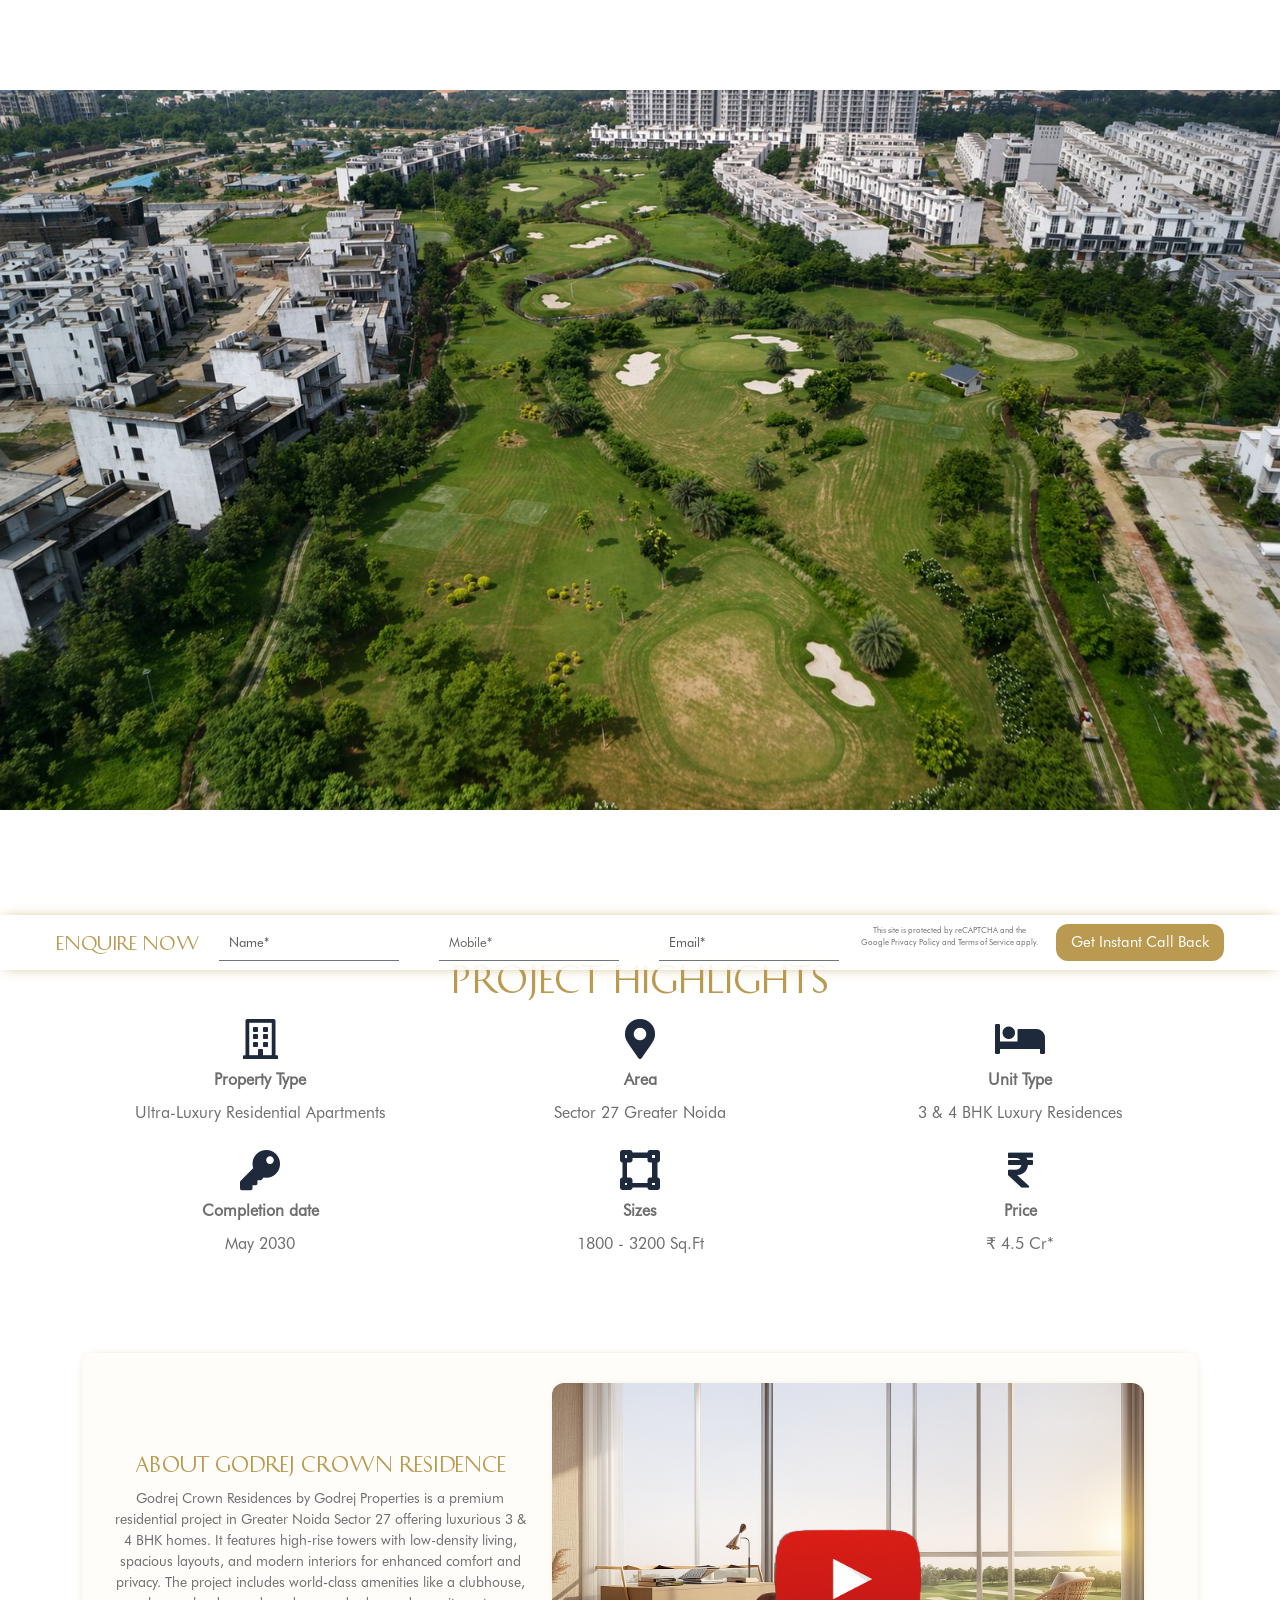
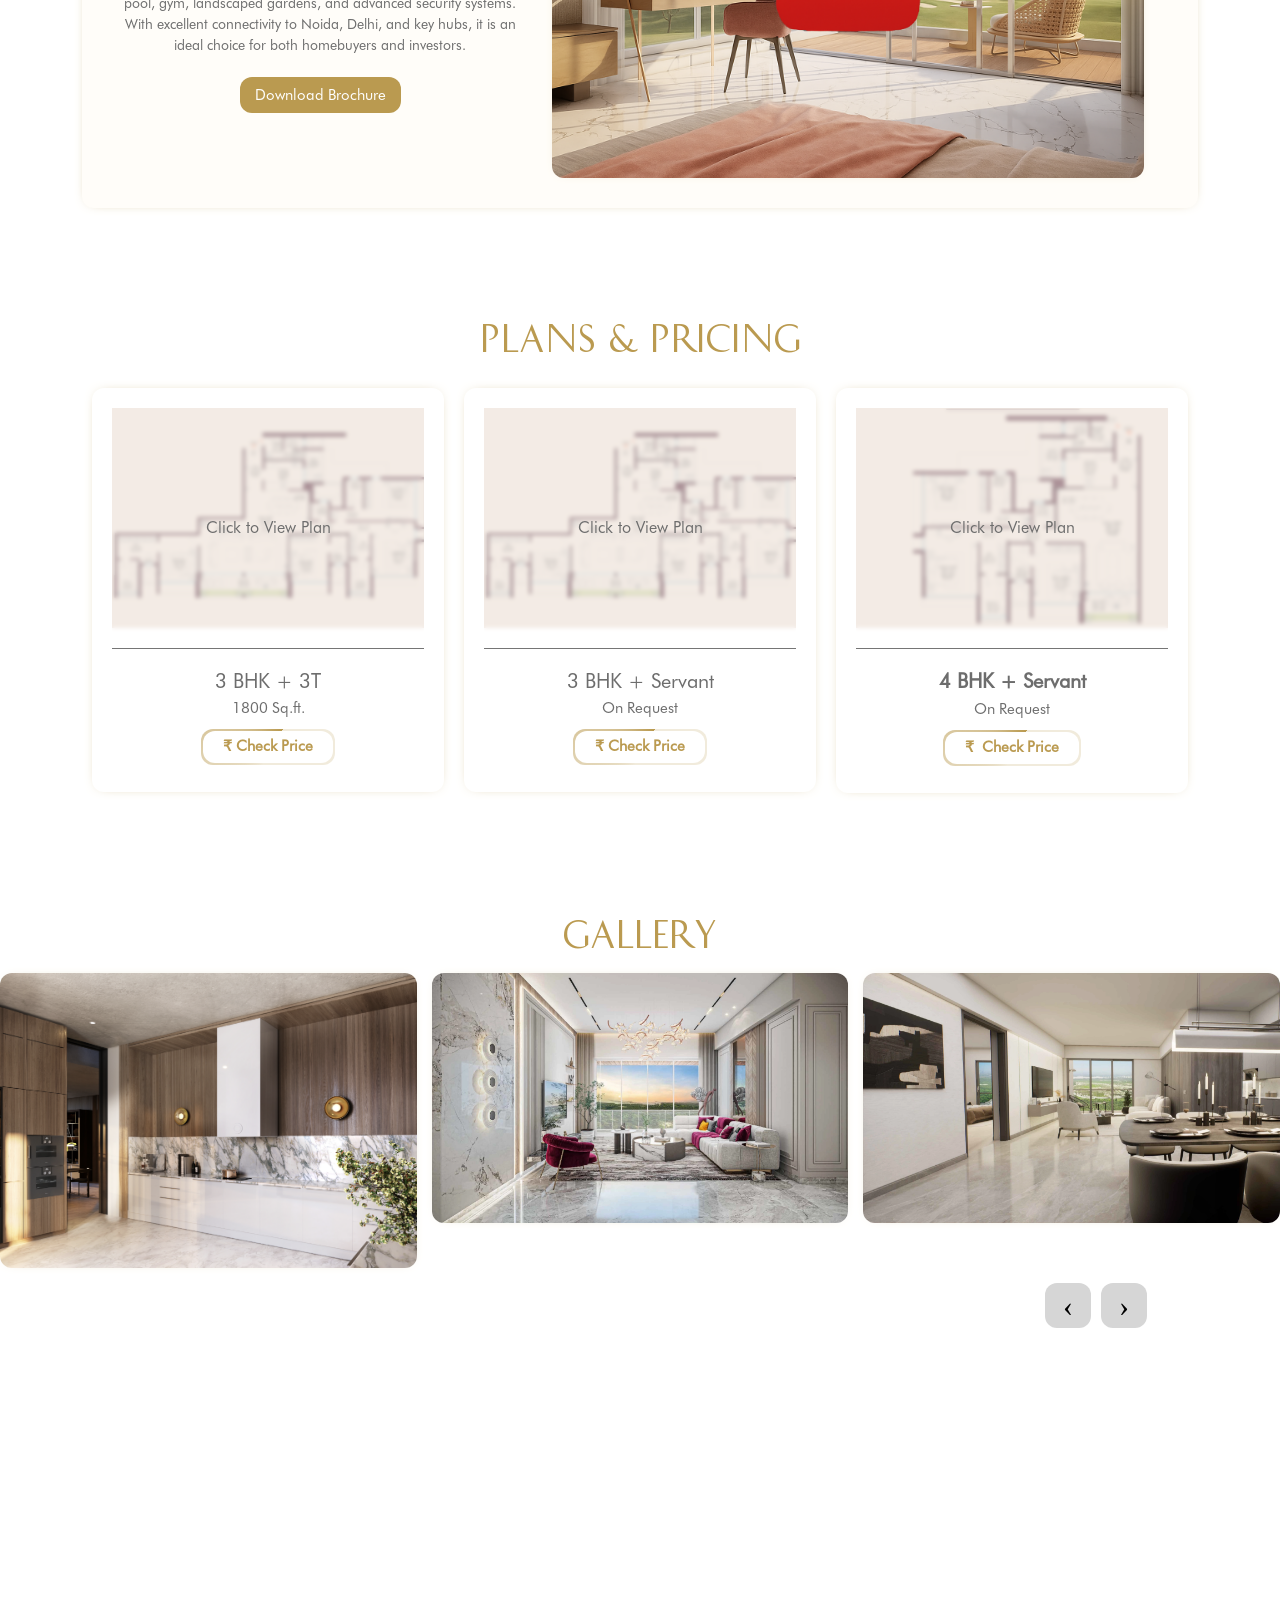
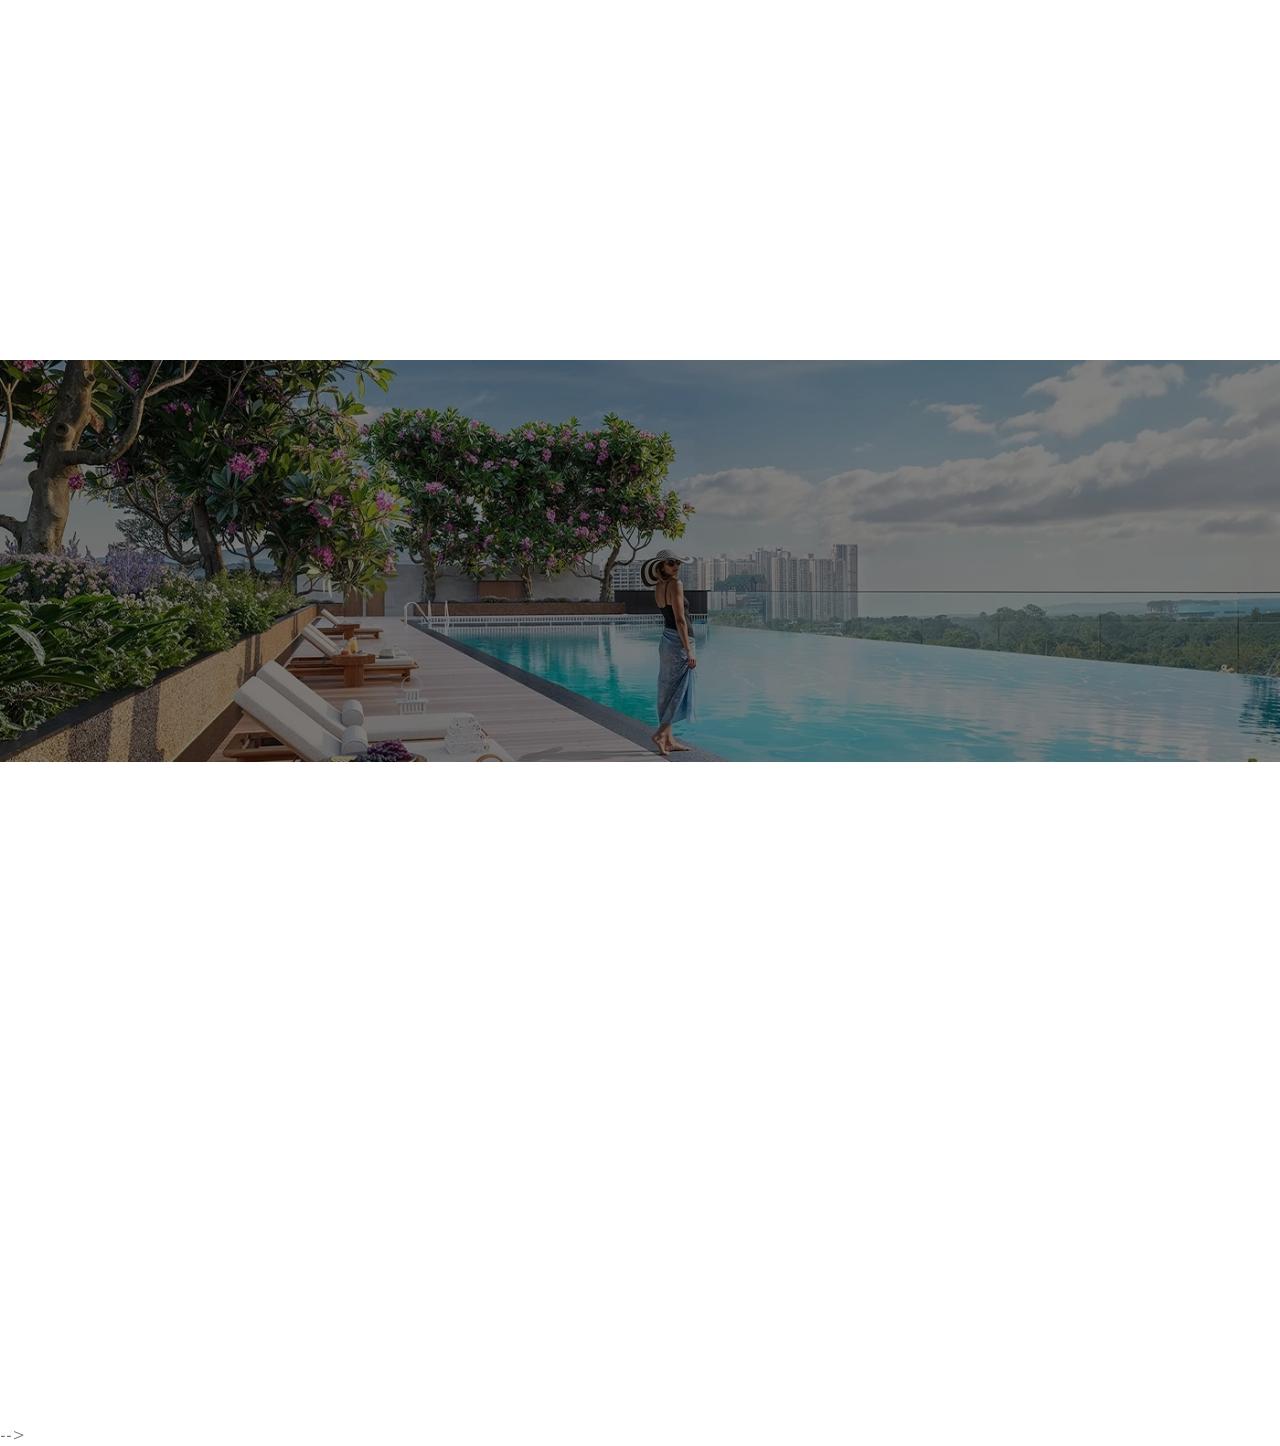
==== index.html @ 88a0d63e "first commit" ====
<!DOCTYPE html>



<html lang="en">



  <head>



    <meta charset="UTF-8">



    <title>Godrej Crown Residences at Godrej Golf Links | Crown Residences Greater Noida </title>



    <meta name="viewport" content="width=device-width, initial-scale=1" />



    <meta name="description" content="New Launch Project at Sector 5A,   Greater Noida - 3 high-rise towers offering lavish 4 BHK+ homes with premium finishes, panoramic views, and 45+ luxury amenities.">



    <meta name="keywords" content="Godrej Crown Residences,   Greater Noida, Godrej Crown Residences,   Greater Noida, Godrej new launch Sector 5A,   Greater Noida, Godrej one Sector 5A,   Greater Noida, Godrej Crown Residences,   Greater Noida project">



    <!-- Stylesheets -->



    <link rel="stylesheet" href="assets/css/docs.theme.min.css" media="print" onload="this.media='all'" />



    <noscript><link rel="stylesheet" href="assets/css/docs.theme.min.css"></noscript>



	  <link href="https://cdnjs.cloudflare.com/ajax/libs/font-awesome/5.15.1/css/all.min.css" rel="stylesheet" type="text/css" />



    <!-- Owl Stylesheets -->



    <link



      rel="stylesheet"



      href="assets/owlcarousel/owl.carousel.min.css"



       media="print" onload="this.media='all'"



    />



    <link



      rel="stylesheet"



      href="assets/owlcarousel/owl.theme.default.min.css"



       media="print" onload="this.media='all'"



    />



    <!-- Fonts -->



    <link rel="preconnect" href="https://fonts.googleapis.com">



    <link rel="preconnect" href="https://fonts.gstatic.com" crossorigin>



    <link rel="preload" href="https://fonts.googleapis.com/css2?family=Nanum+Myeongjo:wght@400;700;800&display=swap">



    <!-- Bootstrap -->



    <link href="https://cdn.jsdelivr.net/npm/bootstrap@5.1.3/dist/css/bootstrap.min.css" rel="stylesheet" crossorigin="anonymous" media="print" onload="this.media='all'" />



    <noscript><link rel="stylesheet" href="https://cdn.jsdelivr.net/npm/bootstrap@5.1.3/dist/css/bootstrap.min.css"></noscript>



    <link



      rel="stylesheet"



      href="https://cdn.jsdelivr.net/npm/intl-tel-input@24.3.4/build/css/intlTelInput.css"



    />



    <link rel="stylesheet" href="https://code.jquery.com/ui/1.13.1/themes/base/jquery-ui.css">



    <link rel="stylesheet" href="css/slide-to-submit.css" />



    <link rel="stylesheet" href="css/main.css" />



<link rel="shortcut icon" href="./img/favicon.png">



<script src="https://code.jquery.com/jquery-3.7.1.min.js"></script>



<script src="https://www.google.com/recaptcha/api.js" async defer></script>



    <script src="https://code.jquery.com/ui/1.13.1/jquery-ui.min.js" async></script>



    <script src="assets/owlcarousel/owl.carousel.min.js" async></script>



<style>



html,body{



  padding: 0;



  margin: 0;



  color: #6d6d6d;



}



</style>







<!-- Google tag (gtag.js) -->



<script async src="https://www.googletagmanager.com/gtag/js?id=AW-16462054869"></script>



<script>



  window.dataLayer = window.dataLayer || [];



  function gtag(){dataLayer.push(arguments);}



  gtag('js', new Date());



  gtag('config', 'AW-16462054869');



</script>

<script

  src="https://challenges.cloudflare.com/turnstile/v0/api.js?render=explicit"

  defer

></script>



  </head>



  <body class="FuturaBT-Book">



    <header>



         <div class="inner">



        <nav class="navbar navbar-expand-lg bg-body-tertiary">



          <div class="container-fluid">



            <a class="navbar-brand" href="#">



            Godrej Crown Residences



            </a>



            <button



              class="navbar-toggler"



              type="button"



              data-bs-toggle="collapse"



              data-bs-target="#navbarNav"



              aria-controls="navbarNav"



              aria-expanded="false"



              aria-label="Toggle  gation"



            >



              <span class="navbar-toggler-icon">



              </span>



            </button>



            <div class="collapse navbar-collapse" id="navbarNav">



              <ul class="navbar-nav">



                <li class="nav-item">



                  <a



                    class="nav-link active"



                    id="homenav"



                    aria-current="page"



                    href="#"



                    >Home</a



                  >



                </li>



                <li class="nav-item">



                  <a class="nav-link" href="#Highlights">Overview</a>



                </li>



                <li class="nav-item">



                  <a class="nav-link" href="#Configuration">Pricing</a>



                </li>



    <li class="nav-item">



                  <a class="nav-link" href="#Gallery">Gallery</a>



                </li>



                <li class="nav-item">



                  <a class="nav-link" href="#Aminities">Amenities</a>



                </li>



                <li class="nav-item">



                  <a class="nav-link" href="#Location">Connectivity</a>



                </li>



                <li class="nav-item">



                  <a class="nav-link" href="#About">About Developer</a>



                </li>



                <!-- <li class="nav-item">



                        <a class="nav-link disabled" aria-disabled="true">Disabled</a>



                      </li> -->



              </ul>



            </div>



              <div style="display: flex; align-items: center;" class="hidNavmenu">



              <div class="poppins-semibold hideContact phoneEnq poppins-regular" style="font-size: 14px; margin-right: 10px;">



                    <img loading="lazy" alt="Ocean Towers" style="width: 30px" src="./img/callus.gif" alt="">



                    +919741346600



              </div>



              <button



              class="enquireNowBtn formPopTrigger"



              data-formtype="Download Brochure"



            >



              <!-- <img loading="lazy" alt="Godrej City" src="./img/downloadnew.gif" alt=""> -->



              Download Brochure



            </button>



            </div>



            <button



              class="enquireNowBtn formPopTrigger"



              id="popload"



              style="display: none"



              data-formtype="Enquire Now" >



              Enquire Now



            </button>



          </div>



        </nav>



      </div>



    </header>



    <section class="banner active" id="banner">



      <div class="bannerShrink">



	<div class="carousel-item active">



					<img src="img/crown_residence_banner.jpeg" class="d-none d-md-block" style="width: 100%;" alt="Godrej Crown Residences">



					<img src="img/crown_residence_banner.jpeg" class="d-block d-md-none full-screen-img" alt="Godrej Crown Residences">



				</div>







          <!-- <div class="offerImage">



            <img loading="lazy" src="./img/banner.png" alt="">



          </div> -->



        </div>



      </div>



    </section>



    <!-- hello -->



    <section class="Highlights" id="Highlights" data-index="">



      <div class="container">



        <div class="top">



          <div class="sectitle HistoryPro ">Project Highlights</div>







        </div>



      </div>



      <div class="container ">



          <div class="types">



  <ul class="property-list">



    <li>



      <div>



        <i class="far fa-building"></i>



        <strong>Property Type</strong>



        <span>Ultra-Luxury Residential Apartments</span>



      </div>



    </li>



    <li>



      <div>



        <i class="fas fa-map-marker-alt"></i>



        <strong>Area</strong>



        <span>Sector 27 Greater Noida</span>



      </div>



    </li>



    <li>



      <div>



        <i class="fas fa-bed"></i>



        <strong>Unit Type</strong>



        <span>3 & 4 BHK Luxury Residences</span>



      </div>



    </li>



    <li>



      <div>



        <i class="fas fa-key"></i>



        <strong>Completion date</strong>



        <span>May 2030</span>



      </div>



    </li>



    <li>



      <div>



        <i class="fas fa-vector-square"></i>



        <strong>Sizes</strong>



        <span>1800 - 3200 Sq.Ft</span>



      </div>



    </li>



    <li>



      <div>



        <i class="fas fa-rupee-sign"></i>



        <strong>Price</strong>



        <span>₹ 4.5 Cr*</span>



      </div>



    </li>



  </ul>



</div>



      </div>



      <br />



      <br />



      <br />



      <br />



      <div class="container">



        <div class="downloadBrochureOuter altBack">



          <div class="row">



            <div class="col-12 col-md-5">



              <div class="dnTextOuter">



                <div class="dnTextInner" style="



    font-size: 14px;">



    <div class="sectitle HistoryPro  appearText" style="margin-bottom:10px; font-size: 20px;">



     About Godrej Crown Residence



    </div>



    <div class="aboutContent">



    Godrej Crown Residences by Godrej Properties is a premium residential project in Greater Noida Sector 27 offering luxurious 3 & 4 BHK homes.
It features high-rise towers with low-density living, spacious layouts, and modern interiors for enhanced comfort and privacy.
The project includes world-class amenities like a clubhouse, pool, gym, landscaped gardens, and advanced security systems.
With excellent connectivity to Noida, Delhi, and key hubs, it is an ideal choice for both homebuyers and investors. </div>



                 <br>



                  <div class="dnBroBtnOuter">



                    <a href="./brochure.pdf" id="aboutDB" download="  Greater Noida's No. 1 Luxury Developer - Brochure" disabled>



                    <button



                      class="enquireNowBtn formPopTrigger appearText zoomIn "



                      data-formtype="Download Brochure"



                    >



                    <!-- <img loading="lazy" alt="Godrej Crown Residences,   Greater Noida" src="./img/downloadnew.gif" alt=""> -->



                      Download Brochure



                    </button>



                  </a>



                  </div>



                </div>



              </div>



            </div>



            <div class="col-12 col-md-7">



              <div class="dnHeroimageOuter videoTigger appearText zoomIn" id="mainVideo">



               <img loading="lazy" alt="Godrej Crown Residences,   Greater Noida" src="./img/youtube.webp" alt="">



              </div>



            </div>



          </div>



        </div>



      </div>



    </section>



    <style>



      .custom0 .item{



        transition: .2s ease-in;



      }



      .owlactiveclass{



        transform: scale(1.1) !important;



      }



    </style>



    <script>



      $(document).ready(function () {



        var owl = $(".custom0");



        owl.owlCarousel({



          margin: 20,



          nav: true,



          loop: false,



          dots: false,



          responsive: {



            0: {



              loop: true,



              margin: 10,



              center: true,



              startPosition: 0,



              nav: true,



              navElement: "v",



              slideBy: 1,



              // autoWidth: true,



              items: 1.3,



            },



            600: {



              items: 3,



            },



            1000: {



              loop: true,



              center: true,



              dots: false,



              startPosition: 0,



              nav: true,



              navElement: "v",



              slideBy: 1,



              // autoWidth: true,



              items: 4,



            },



            // 1380: {



            //   loop: false,



            //   center: true,



            //   dots: false,



            //   startPosition: 1,



            //   nav: true,



            //   // autoWidth: true,



            //   items: 4.5,



            // },



          },



        });



        owl.on('changed.owl.carousel', function(event) {



          setTimeout(()=>{



// $(event.target).find('.owl-item').css('owlactiveclass');



var currentItem = $(event.target).find('.owl-item.center .item');



    // Remove 'active' class from all items



      $(event.target).find('.owl-item .item').removeClass('owlactiveclass');



      // Add 'active' class to the current item



      currentItem.addClass('owlactiveclass');



          },100)



            })



      });



    </script>



    <section class="Configuration" id="Configuration" data-element="">



      <div class="container">



        <div class="top">



          <div class="sectitle HistoryPro  appearText">Plans & Pricing</div>



        </div>



        <div class="bottom ">



          <div class="bodyContent   ">



            <!-- <div class="owl-carousel custom2 owl-theme appearText"> -->



              <div id="tower2" class="hideConfig showConfig">



              <div class="row">
<div class="item col-12 col-md-4" id="2BHK">



                <div class="fpOuter zoomIn altBack">



                <div class="floorplanImg floorplanbackDrop formPopTrigger"



                data-formtype="View Floor Plan"



                data-configDetails="2 BHK"



                data-redirect="2BHK"



                >



                  <img loading="lazy" alt="Godrej Crown Residences,   Greater Noida" src="img/floorplan/floorplan2.webp" alt="" />



                </div>



                <div class="floorPlanBottom">



                  <div class="congigDetails">



                    <span class="  " style="font-size: 20px"



                      >3 BHK + 3T</span



                    ><br>



                       <font style="font-size: 15px;"> 1800 Sq.ft.</font>



                    <br />



                    <!-- <div class=" configSQ">



                      Indulge in luxury with our expansive 4BHK Golf-Facing residences



                    </div> -->



                    <!-- <br /> -->



                    <span class="poppins-italic" style="font-size: 15px"



                      >



                      <!-- (Carpet Area) -->



                    </span>



                  </div>



                  <div class="AnimatePrice ">



                    <div



                      class="enquireNowBtn formPopTrigger"



                      data-configDetails="4 BHK"



                      data-formtype="Check Price"



                      data-redirect="4BHK"



                    >



                    <b>



                    <span class="starting">Starting&nbsp;</span>



                    <span class="actual_price" data-checkprice="Price Request Initiated"><span style="font-family: monospace">₹</span>&nbsp;Check Price</span>



                  </b>



                    </div>



                  </div>



                </div>



                </div>



              </div>


   <div class="item col-12 col-md-4" id="2BHK">



                <div class="fpOuter zoomIn altBack">



                <div class="floorplanImg floorplanbackDrop formPopTrigger"



                data-formtype="View Floor Plan"



                data-configDetails="2 BHK"



                data-redirect="2BHK"



                >



                  <img loading="lazy" alt="Godrej Crown Residences,   Greater Noida" src="img/floorplan/floorplan2.webp" alt="" />



                </div>



                <div class="floorPlanBottom">



                  <div class="congigDetails">



                    <span class="  " style="font-size: 20px"



                      >3 BHK + Servant</span



                    ><br>



                       <font style="font-size: 15px;"> On Request</font>



                    <br />



                    <!-- <div class=" configSQ">



                      Indulge in luxury with our expansive 4BHK Golf-Facing residences



                    </div> -->



                    <!-- <br /> -->



                    <span class="poppins-italic" style="font-size: 15px"



                      >



                      <!-- (Carpet Area) -->



                    </span>



                  </div>



                  <div class="AnimatePrice ">



                    <div



                      class="enquireNowBtn formPopTrigger"



                      data-configDetails="4 BHK"



                      data-formtype="Check Price"



                      data-redirect="4BHK"



                    >



                    <b>



                    <span class="starting">Starting&nbsp;</span>



                    <span class="actual_price" data-checkprice="Price Request Initiated"><span style="font-family: monospace">₹</span>&nbsp;Check Price</span>



                  </b>



                    </div>



                  </div>



                </div>



                </div>



              </div>



              <div class="item col-12 col-md-4" id="3BHK">



                <div class="fpOuter zoomIn altBack">



                  <!-- <div class="bestSellerOuter">Best Seller</div> -->



                <div class="floorplanImg floorplanbackDrop formPopTrigger"



                data-formtype="View Floor Plan"



                data-configDetails="3 BHK"



                data-redirect="3BHK"



                >



                  <img loading="lazy" alt="Godrej Crown Residences,   Greater Noida" src="img/floorplan/floorplan1.webp" alt="" />



                </div>



                <div class="floorPlanBottom">



                  <div class="congigDetails">



                    <span class=" " style="font-size: 20px;"



                      >



                      <b>4 BHK + Servant</b><br>



                       <font style="font-size: 15px;">On Request</font>



                      </span



                    >



                    <br />



                    <!-- <div class="configSQ">



                     Experience Golf-Facing view in our spacious 3BHK homes



                    </div> -->



                    <!-- <br /> -->



                    <span class="poppins-italic" style="font-size: 15px"



                      >



                      <!-- (Carpet Area) -->



                    </span>



                  </div>



                  <div class="AnimatePrice">



                    <div



                      class="enquireNowBtn formPopTrigger"



                      data-formtype="Check Price"



                      data-configDetails="3 BHK"



                      data-redirect="3BHK"



                    >



                      <b>



                        <span class="starting">Starting&nbsp;</span>



                        <span class="actual_price" data-checkprice="Price Request Initiated"><span style="font-family: monospace">₹</span>&nbsp; Check Price</span>



                      </b>



                    </div>



                  </div>



                </div>



                </div>



              </div>



              </div>



            </div>



            </div>



            <!-- </div> -->



          </div>



        </div>



      </div>



    </section>



    <script>



      $(document).ready(function () {



        var owl = $(".custom2");



        owl.owlCarousel({



          margin: 10,



          nav: true,



          loop: true,



          startPosition: 0,



          navElement: "v",



          center: true,



          dots: false,



          responsive: {



            0: {



              margin: 25,



              loop: false,



              center: false,



              dots: false,



              startPosition: 0,



              nav: true,



              navElement: "v",



              slideBy: 1,



              // autoWidth: true,



              items: 3,



            },



            600: {



              margin: 25,



              loop: false,



              center: false,



              dots: false,



              startPosition: 0,



              nav: true,



              navElement: "v",



              slideBy: 1,



              // autoWidth: true,



              items: 3,



            },



            1000: {



              margin: 25,



              loop: false,



              center: false,



              dots: false,



              startPosition: 0,



              nav: true,



              navElement: "v",



              slideBy: 1,



              // autoWidth: true,



              items: 3,



            },



            // 1380: {



            //   margin: 25,



            //   loop: false,



            //   center: true,



            //   dots: false,



            //   startPosition: 1,



            //   nav: true,



            //   // autoWidth: true,



            //   items: 4.5,



            // },



          },



        });



      });



    </script>



 <section class="Gallery" id="Gallery" data-index="">



      <div class="container">



        <div class="top">



          <div class="sectitle HistoryPro  appearText">Gallery</div>



          <!-- <div class="secsubtitle    appearText">



            This is Subtitle of project highlights



          </div> -->



        </div>



      </div>



      <div class="bodyContent nanum-myeongjo-regular  ">



        <div class="owl-carousel custom1 owl-theme appearText">



          <div class="item zoomImg zoomIn">



            <img loading="lazy" alt="Godrej Crown Residences,   Greater Noida" src="./img/gallery/Gallery 1.webp" />



          </div>



          <div class="item zoomImg zoomIn">



            <img loading="lazy" alt="Godrej Crown Residences,   Greater Noida" src="./img/gallery/Gallery 2.webp" />



          </div>



          <div class="item zoomImg zoomIn">



            <img loading="lazy" alt="Godrej Crown Residences,   Greater Noida" src="./img/gallery/Gallery 3.webp" />



          </div>



          <div class="item zoomImg zoomIn">



            <img loading="lazy" alt="Godrej Crown Residences,   Greater Noida" src="./img/gallery/Gallery 4.webp" />



          </div>



          <div class="item zoomImg zoomIn">



            <img loading="lazy" alt="Godrej Crown Residences,   Greater Noida" src="./img/gallery/Gallery 5.webp" />



          </div>



          <div class="item zoomImg zoomIn">



            <img loading="lazy" alt="Godrej Crown Residences,   Greater Noida" src="./img/gallery/Gallery 6.webp" />



          </div>



          <!-- <div class="item zoomImg zoomIn">



            <img loading="lazy" alt="Godrej Crown Residences,   Greater Noida" src="./img/gallery/gal07.webp" />



          </div> -->



<!--



          <div class="item zoomImg zoomIn">



            <img loading="lazy" alt="Godrej Crown Residences,   Greater Noida" src="./img/gallery/gal08.webp" />



          </div> -->



          <!-- <div class="item zoomImg zoomIn">



            <img loading="lazy" alt="Godrej Crown Residences,   Greater Noida" src="./img/gallery/gal09.webp" />



          </div> -->



          <div class="item zoomImg zoomIn">



            <img loading="lazy" alt="Godrej Crown Residences,   Greater Noida" src="./img/gallery/gal10.webp" />



          </div>



          <!-- <div class="item zoomImg zoomIn">



            <img loading="lazy" alt="Godrej Crown Residences,   Greater Noida" src="./img/gallery/gal11.webp" />



          </div> -->



          <!-- <div class="item zoomImg zoomIn">



            <img loading="lazy" alt="Godrej Crown Residences,   Greater Noida" src="./img/gal05.webp" />



          </div> -->



          <!-- <div class="item zoomImg zoomIn">



            <img loading="lazy" alt="Godrej Crown Residences,   Greater Noida" src="./img/gal06.webp" />



          </div> -->



        </div>



      </div>



    </section>



    <script>



      $(document).ready(function () {



        var owl = $(".custom1");



        owl.owlCarousel({



          margin: 15,



          nav: true,



          loop: true,



          responsive: {



            0: {



              loop: true,



              center: true,



              dots: false,



              startPosition: 1,



              nav: true,



              navElement: "v",



              slideBy: 1,



              // autoWidth: true,



              items: 1.2,



            },



            600: {



              items: 3,



            },



            1000: {



              loop: true,



              center: true,



              dots: false,



              startPosition: 0,



              nav: true,



              navElement: "v",



              slideBy: 1,



              // autoWidth: true,



              items: 3,



            },



            // 1380: {



            //   loop: true,



            //   center: true,



            //   dots: false,



            //   startPosition: 1,



            //   nav: true,



            //   // autoWidth: true,



            //   items: 3,



            // },



          },



        });



      });



    </script>



<!-- <section class="virtual" id="virtual" data-index="">



  <div class="container">



    <div class="top">



      <div class="sectitle HistoryPro  appearText">Virtual 360 Tour</div>



    </div>



    <div class="bodyContent nanum-myeongjo-regular   appearText">



    <iframe src="https://view.pixeldo.com/GodrejHorizon/" title=""></iframe>



    </div>



    </div>



    </section> -->



    <section class="Aminities" id="Aminities" data-element="">



      <div class="container">



        <div class="top">



          <div class="sectitle HistoryPro  appearText">Amenities</div>



          <!-- <div class="secsubtitle    appearText">



            Experience The Good Side Of Life At The Sky Lounge



          </div> -->



        </div>



        <div class="amiOuter">



        <div class="row">



          <div class="col-md-8">



            <div class="displayImage">



              <div class="wideImg appearText" id="amiImg">



                <div class="AmiName">Swimming Pool</div>



                <img loading="lazy" alt="Godrej Crown Residences,   Greater Noida"



                  src="./img/amenities/swimmingpool.webp"



                  class="swap-not-active"



                  style="z-index: 1"



                  alt=""



                />



                <img loading="lazy" alt="Godrej Crown Residences,   Greater Noida"



                  src="./img/amenities/swimmingpool.webp"



                  class="swap-active"



                  style="z-index: 2"



                  alt=""



                />



              </div>



            </div>



          </div>



          <div class="col-md-4">



            <div class="row" id="amiBtn">



              <div class="col-5 col-md-6 appearText">



                <div class="imgBtn zoomIn">



                  <img loading="lazy" alt="Godrej Crown Residences,   Greater Noida" src="./img/amenities/spa.webp" alt="" />



                </div>



                <div class="imgtext">Luxury Spa & Sauna</div>



              </div>



              <div class="col-7 col-md-6 appearText">



                <div class="imgBtn zoomIn">



                  <img loading="lazy" alt="Godrej Crown Residences,   Greater Noida" src="./img/amenities/yoga.webp" alt="" />



                </div>



                <div class="imgtext">Yoga & Meditation Zone</div>



              </div>



              <div class="w-100"></div>



              <!-- <div class="col-7 col-md-6  appearText">



                <div class="imgBtn zoomIn">



                  <img loading="lazy" alt="Godrej Crown Residences,   Greater Noida" src="./img/amenities/view_1.jpg" alt="" />



                </div>



                <div class="imgtext">Kharghar Hills</div>



              </div> -->



              <div class="col-5 col-md-6 appearText">



                <div class="imgBtn zoomIn">



                  <img loading="lazy" alt="Godrej Crown Residences,   Greater Noida" src="./img/amenities/swimmingpool.webp" alt="" />



                </div>



                <div class="imgtext">Reflecting Pools</div>



              </div>



              <!-- <div class="w-100"></div> -->



              <!-- <div class="col-5 col-md-6  appearText">



                <div class="imgBtn zoomIn">



                  <img loading="lazy" alt="Godrej Crown Residences,   Greater Noida" src="./img/amenities/view_4.jpg" alt="" />



                </div>



                <div class="imgtext">Waterfall View</div>



              </div> -->



              <div class="col-7 col-md-6 appearText">



                <div class="imgBtn zoomIn">



                  <img loading="lazy" alt="Godrej Crown Residences,   Greater Noida" src="./img/amenities/Gymnasium.webp" alt="" />



                </div>



                <div class="imgtext">GYM</div>



              </div>



              <div class="w-100"></div>



              <div class="col-7 col-md-6  appearText">



                <div class="imgBtn zoomIn">



                  <img loading="lazy" alt="Godrej Crown Residences,   Greater Noida" src="./img/amenities/indoorgames.webp" alt="" />



                </div>



                <div class="imgtext" style="margin-bottom: 0px">



                  Indoor Games Arena



                </div>



              </div>



              <div class="col-5 col-md-6  appearText">



                <div class="imgBtn zoomIn">



                  <img loading="lazy" alt="Godrej Crown Residences,   Greater Noida" src="./img/amenities/play_3.jpg" alt="" />



                </div>



                <div class="imgtext" style="margin-bottom: 0px">



                Cricket Ground



                </div>



              </div>



            </div>



          </div>



        </div>



      </div>



      </div>



    </section>



    <section class="Location" id="Location" data-index="">



      <div class="container">



        <div class="top">



          <div class="sectitle HistoryPro  appearText">Connectivity</div>



          <!-- <div class="secsubtitle    appearText">



            This is Subtitle of project Connectivity



          </div> -->



        </div>



        <div class="bodyContent FuturaBT-Book   appearText">



              <div class="outerLoc" >



                <div class="colnew" >



                  <div class="expandConnect" id="connectLoc">



                    <div class="closeExpand">×</div>



                    <div class="locTabsOuter zoomIn">



                      <div class="locIcon">



                        <img loading="lazy" alt="Godrej Crown Residences,   Greater Noida" src="./img/connectivity/education.png" alt="">



                      </div>



                      <div class="locItems   ">



                        <span>Schools</span><span>></span>



                      </div>



                    </div>



                    <div class="conContent" >



                      <div class="conContentInner">



                        <ul>



                        <li>Holy Public School - 2.2 km</li>



                        <li>Ursuline Convent School - 2.4 km</li>



                        <li>Nishi Gurukul School - 2.4 km</li>



                        <li>Greater Noida World School - 3.6 km</li>



                        <li>Brain Tree Global School -4 km </li>



                        <li>Lotus World School - 4.7 km</li>



                        <li>R.M. Arya Public School - 5.8 km</li>



                        


                      </ul>



                      </div>



                    </div>



                  </div>



                </div>



                <div class="colnew" >



                  <div class="expandConnect" id="connectLoc">



                    <div class="closeExpand">×</div>



                    <div class="locTabsOuter zoomIn">



                      <div class="locIcon">



                        <img loading="lazy" alt="Godrej Crown Residences,   Greater Noida" src="./img/connectivity/transit.png" alt="">



                      </div>



                      <div class="locItems   ">



                        <span>Transit</span><span>></span>



                      </div>



                    </div>



                    <div class="conContent" >



                      <div class="conContentInner">



                        <ul>



                       <li> Delta 1 - 2.3 km</li>



                       <li>Pari Chowk - 3.3 km</li>



                       <li>Alpha 1 (Aqua Line) - 3.6 km</li>



                       <li>Ajaibur Railway Station - 10 km</li>
                       <li>Noida International Airport (Jewar) - 40 km</li>
                       <li>IGI Airport Terminal 3 (Delhi) - 55 km</li>


                        </ul>



                      </div>



                    </div>



                  </div>



                </div>



                <div class="colnew" >



                  <div class="expandConnect" id="connectLoc">



                    <div class="closeExpand">×</div>



                    <div class="locTabsOuter zoomIn">



                      <div class="locIcon">



                        <img loading="lazy" alt="Godrej Crown Residences,   Greater Noida" src="./img/connectivity/hospital.png" alt="">



                      </div>



                      <div class="locItems   ">



                        <span>Healthcare</span><span>></span>



                      </div>



                    </div> 



                    <div class="conContent" >



                      <div class="conContentInner">



                        <ul>



                        <li>Shri Krishna Life Line Hospital - 1.5 km</li>



	<li>Ivory Hospital - 2.2 km</li>



    <li>Prakash Hospital (Multispeciality) - 3.1 km</li>



	<li>Fortis Hospital Greater Noida - 3.4 km</li>
  <li>Promhex Multispeciality Hospital - 3.4 km</li>
  <li>Yatharth Hospital -  3.5 km</li>



                        </ul>



                      </div>



                    </div>



                  </div>



                </div>



                <div class="colnew" >



                  <div class="expandConnect" id="connectLoc">



                    <div class="closeExpand">×</div>



                    <div class="locTabsOuter zoomIn">



                      <div class="locIcon">



                        <img loading="lazy" alt="Godrej Crown Residences,   Greater Noida" src="./img/connectivity/lifestyle.png" alt="">



                      </div>



                      <div class="locItems   ">



                        <span>Lifestyle</span><span>></span>



                      </div>



                    </div>



                    <div class="conContent" >



                      <div class="conContentInner">



                        <ul>



                        <li>Eldeco Arcadia - 1.4 km</li>



    <li>Grand Venice Mall (TGV Mall) - 3 km</li>



    <li>Mall Of Expressway - 4 km</li>



    <li>iThums Galleria - 8 km</li>



    <li>Knowledge Park 1 - 4.6 km</li>



	 <li>Ecotech 1 (Industrial Cluster) - 6.5 km</li>



    <li>Wagmans Business Park - 7.3 km</li>



	<li>Globus IT Park - 8.5 km</li>



    



                        </ul>



                      </div>



                    </div>



                  </div>



                </div>



              </div>



              <div class="locMap zoomImg">



                <img loading="lazy" alt="Godrej Crown Residences,   Greater Noida" src="./img/locmap2.jpg" alt="">



              </div>



              <div class="locMobile">



                <div class="accordion accordion-flush" id="accordionFlushExample">



                  <div class="accordion-item">



                    <h2 class="accordion-header">



                      <button class="accordion-button collapsed" type="button" data-bs-toggle="collapse" data-bs-target="#flush-collapseOne" aria-expanded="false" aria-controls="flush-collapseOne">



                        <img loading="lazy" alt="Godrej Crown Residences,   Greater Noida" src="./img/connectivity/education.png" alt="">



                        Schools



                      </button>



                    </h2>



                    <div id="flush-collapseOne" class="accordion-collapse collapse" data-bs-parent="#accordionFlushExample">



                      <div class="accordion-body">



                        <ul>



                        <li>National Institute of Fashion Technology (NIFT) – 2 Mins</li>



                        <li>YMT College of Management – 2 Mins</li>



                        <li>Bal Bharati Public School – 3 Mins</li>



                        <li>AC Patil College of Engineering – 3 Mins</li>



                        <li>Apeejay School – 5 Mins</li>



                        <li>Institute of Technology & Mgmt (ITM) – 4 Mins</li>



                        <li>ITM Business School – 5 Mins</li>



                        <li>DAV International School – 8 Mins</li>



                        </ul>



                      </div>



                    </div>



                  </div>



                  <div class="accordion-item">



                    <h2 class="accordion-header">



                      <button class="accordion-button collapsed" type="button" data-bs-toggle="collapse" data-bs-target="#flush-collapseTwo" aria-expanded="false" aria-controls="flush-collapseTwo">



                        <img loading="lazy" alt="Godrej Crown Residences,   Greater Noida" src="./img/connectivity/transit.png" alt="">



                       Transit



                      </button>



                    </h2>



                    <div id="flush-collapseTwo" class="accordion-collapse collapse" data-bs-parent="#accordionFlushExample">



                      <div class="accordion-body">



                        <ul>



                             <li>    Greater Noida International Airport – 14 Mins</li>



                       <li>Kharghar Railway Station – 2 Mins</li>



                       <li>Utsav Chowk Metro Station – 2 Mins</li>



                       <li>Sion–Panvel Highway (Kharghar) – 2 Mins</li>



	<li>  Greater Noida–Pune Expressway (Kalamboli) – 5 Mins</li>



	<li>CBD Belapur – 5 Mins</li>



                        </ul>



                      </div>



                    </div>



                  </div>



                  <div class="accordion-item">



                    <h2 class="accordion-header">



                      <button class="accordion-button collapsed" type="button" data-bs-toggle="collapse" data-bs-target="#flush-collapseThree" aria-expanded="false" aria-controls="flush-collapseThree">



                        <img loading="lazy" alt="Godrej Crown Residences,   Greater Noida" src="./img/connectivity/hospital.png" alt="">



                        Healthcare



                      </button>



                    </h2>



                    <div id="flush-collapseThree" class="accordion-collapse collapse" data-bs-parent="#accordionFlushExample">



                      <div class="accordion-body">



                        <ul>



                          <li>MGM Hospital – 5 Mins</li>



	<li>Medicover Hospital – 5 Mins</li>



    <li>Tata Memorial Hospital – 8 Mins</li>



	<li>Matushree Gomati Hospital – 8 Mins</li>



                        </ul>



                      </div>



                    </div>



                  </div>



                  <div class="accordion-item">



                    <h2 class="accordion-header">



                      <button class="accordion-button collapsed" type="button" data-bs-toggle="collapse" data-bs-target="#flush-collapseFour" aria-expanded="false" aria-controls="flush-collapseThree">



                        <img loading="lazy" alt="Godrej Crown Residences,   Greater Noida" src="./img/connectivity/lifestyle.png" alt="">



                        Lifestyle & Entertainment



                      </button>



                    </h2>



                    <div id="flush-collapseFour" class="accordion-collapse collapse" data-bs-parent="#accordionFlushExample">



                      <div class="accordion-body">



                        <ul>



                       <li>Glomax Mall – 4 Mins</li>



    <li>Little World Mall – 5 Mins</li>



    <li>Royal Tulip Hotel – 5 Mins</li>



    <li>Reliance Smart Superstore – 5 Mins</li>



    <li>K Star Mall, CBD Belapur – 10 Mins</li>



	 <li>The Park Hotel, CBD Belapur – 10 Mins</li>



    <li>D-Mart – 10 Mins</li>



	<li>Seawoods Grand Central Mall – 15 Mins</li>



    <li>Four Points by Sheraton,     Greater Noida – 15 Mins</li>



    <li>Inorbit Mall, Vashi – 25 Mins</li>



                        </ul>



                      </div>



                    </div>



                  </div>



                </div>



              </div>



        </div>



      </div>



    </section>



    <section class="About" id="About" data-index="">



      <div class="container">



        <div class="top">



          <div class="sectitle HistoryPro  appearText">About Godrej Properties</div>



        </div>



        <div class="bodyContent appearText">



          <div class="aboutSection">



       <p>Godrej Properties Limited (GPL) is the real estate arm of the 127-year-old Godrej Group, one of India's most trusted and diversified conglomerates. Established in 1990 and headquartered in   Greater Noida, the company has successfully translated its parent group's philosophy of innovation, sustainability, and excellence into the real estate industry, becoming the first Indian real estate developer to receive an ISO certification. GPL is currently one of India's largest and only truly pan-India developers, with landmark residential, commercial, and township projects in over 15 major cities, including   Greater Noida, Delhi-NCR, Bengaluru, Pune, and Hyderabad. The company has received over 400 awards for its commitment to cutting-edge design, green building practices, and quality construction, and achieved record pre-sales of over ₹29,444 crore in the financial year 2025, solidifying its market leadership.</p>



 <p>Godrej Properties is guided by a strong commitment to "shared value" through its "Good & Green" strategy, which focuses on creating a more inclusive and greener India by incorporating eco-friendly designs, energy efficiency, and social inclusivity in its developments. A significant portion of the promoter holding in the larger Godrej Group is held in trusts that invest in the environment, health, and education, underscoring this commitment. As a publicly listed company on the BSE and NSE since 2010, the developer is known for its transparency, customer-centric approach, and reliable project execution. Gaurav Pandey serves as the Managing Director and CEO, leading the company in its mission to create spaces that enable "Everyday Joys" for its customers. The company's official website is www.godrejproperties.com.



  </p>



 </div>



        <div class="reraSection">



        </div>



        <div class="disclaimer">



          Disclaimer: The information provided on this website is intended exclusively for informational purposes and should not be construed as an offer of services. This site is managed by a RERA authorized affiliate partner / real estate agent (for multiple real estate developers) namely Property First VaranyaLLP registered under UP RERA. The pricing information presented on this website is subject to alteration without advance notification, and the assurance of property availability cannot be guaranteed. The images showcased on this website are for representational purposes only and may not accurately reflect the actual properties. We may share your data with Maharashtra Real Estate Regulatory Authority (RERA) registered Developers for further processing as necessary. Additionally, we may send updates and information to the mobile number or email address registered with us. All rights reserved. The content, design, and information on this website are protected by copyright and other intellectual property rights. Any unauthorized use or reproduction of the content may violate applicable laws. For accurate and up-to-date information regarding services, pricing, availability, and any other details, it is recommended to contact us directly through the provided contact information on this website. <br> Thank you for visiting our website. Project Rera : PM1271012502176 |(Marketed By - Authorised Channel Partner) MH RERA - A57200027603



          <br>



          <br>



        </div>



        <div class="privacy"><a href="disclaimer.html" target="_blank">Disclaimer & Privacy Policy</a></div>



        </div>



        </div>



        </section>



    <div class="sliderOuter">



      <!-- <form method="POST" id="form1"> -->



        <!-- <div class="slide-submit nanum-myeongjo-regular  ">



          <button type="submit">



            <img loading="lazy" alt="Godrej Crown Residences,   Greater Noida" src="./img/whatapps-ico.png">



          </button>



          <label>  Slide to connect on whatsapp</label>



        </div> -->



      <!-- </form> -->



    </div>



    <form action="send-email.php" method="POST" role="form">



    <footer class="footerSticky altBack">



      <div class="closeform"><img loading="lazy" alt="Godrej Crown Residences,   Greater Noida" src="./img/close2.png" alt=""></div>



      <div class="mobileFooter">



        <div class="mobFooterPhone ">



           <a class="phoneOuter" href="tel:+919741346600">



          <div class="   phoneEnq ">



            <img loading="lazy" alt="Godrej Crown Residences,   Greater Noida" src="./img/callus.gif" alt="">



            +91 9741346600



          </div>



          </a>



        </div>



        <div class="mobFooterWhatsapp" style="



        background: linear-gradient(195deg, #53d161, #23b73c);



      ">



          <a



          class="whats-pt0 countWhatsApp zoomIn" id="whatsappClick"



          href="https://api.whatsapp.com/send?phone=918050563570&text=Hi%2C%20I%20am%20Interested%20for%20Godrej%20at%20Kharghar.%20Please%20send%20Offer%20%26%20Price%20Information."



          target="_blank"



          ><div



            class="enquireNowBtn whatsappClickClass"



          >



            <!-- <img loading="lazy" alt="Godrej Crown Residences,   Greater Noida"



              src="./img/whatapps-ico.png"



              alt=""



              id="blink-text"



              class="img-responsive center-block whatsapp-img"



              loading="lazy"



            /> -->



            <img loading="lazy" alt="Godrej Crown Residences,   Greater Noida" src="./img/whatsappAnim.gif" alt="">WhatsApp Us



      </div></a



        >



        </div>



      </div>



      <div class="inner">



        <div class="enqtext HistoryPro ">Enquire Now</div>



        <!-- <a class="phoneOuter" href="tel:+919741346600">



          <div class="   phoneEnq">Call us on +91 9741346600</div></a



        > -->



        <div class="enqOffer">Register Here And Avail The Best Offers!!</div>



        <div class="usps">



          <!-- <div class="uspsinner">



            <span style="font-size: 40px;"><b>10:20:30:40</b></span>



            <br>



Exclusive Payment Plan



          </div> -->



          <!-- <div class="uspOuter">



            <img loading="lazy" alt="Godrej Crown Residences,   Greater Noida" src="img/1.png" alt="" />



            <div class="uspTxt">Instant <br />Call Back</div>



          </div>



          <div class="uspOuter">



            <img loading="lazy" alt="Godrej Crown Residences,   Greater Noida" src="img/2.png" alt="" />



            <div class="uspTxt">Free <br />Site Visit</div>



          </div>



          <div class="uspOuter">



            <img loading="lazy" alt="Godrej Crown Residences,   Greater Noida" src="img/3.png" alt="" />



            <div class="uspTxt">Unmatched Price</div>



          </div> -->



        </div>



        <input type="text" class="form-control" placeholder="Name*" required id="username" name="name" />



        <input id="phone" type="tel" name="phone" pattern="[0-9] *\S+.*" placeholder="Mobile*"  required/>



        <input id="phone2" type="hidden" name="phone2" placeholder="Mobile*" />



        <input



          type="email"



          class="form-control"



          placeholder="Email*"



          name="email"



          required



        />



        <input



          type="hidden"



          id="typeofForm"



          class="form-control"



          value=""



          name="type"



          required



        />



        <input



          type="hidden"



          id="configDetails"



          class="form-control"



          value=""



          name="config"



        />

<div id="turnstile-container"></div>

        <input type="hidden" id="ipaddress" class="form-control" value="" name="ipaddress" />



        <input type="text" name="date" id="sitevisitform" class="form-control" style="display:none" placeholder="Enter Date*" />



        <div class="captcha ">



          This site is protected by reCAPTCHA and the <br>Google Privacy Policy and



          Terms of Service apply.



        </div>



        <button type="submit" class="enquireNowBtn zoomIn" id="submitBtn">



          Get Instant Call Back



        </button>



        <div class="or">or</div>



        <a



          class="whats-pt0 countWhatsApp zoomIn" id="whatsappClick"



        href="https://api.whatsapp.com/send?phone=918050563570&text=Hi%2C%20I%20am%20Interested%20for%20Godrej%20at%20Kharghar.%20Please%20send%20Offer%20%26%20Price%20Information."



          target="_blank"



          ><div



            class="enquireNowBtn"



            style="



              background: linear-gradient(195deg, #53d161, #23b73c);



              padding: 9.3px 30px;



            "



          >



            <img loading="lazy" alt="Godrej Crown Residences,   Greater Noida"



              src="./img/whatapps-ico.png"



              alt=""



              id="blink-text"



              class="img-responsive center-block whatsapp-img"



              loading="lazy"



            />



            Connect On WhatsApp



    </div></a



        >



        <div class="slide-submit">



          <button class="nanum-myeongjo-regular">



            <img loading="lazy" alt="Godrej Crown Residences,   Greater Noida" src="./img/swipe-arrow.png">



          </button>



          <label>    Slide to connect on WhatsApp</label>



        </div>



      </div>



    </footer>



    <div class="popupBack"></div>



    <div class="GalleryPopup">



      <div class="closeGallery"><img loading="lazy" alt="Godrej Crown Residences,   Greater Noida" src="./img/close2.png" alt=""></div>



      <img loading="lazy" alt="Godrej Crown Residences,   Greater Noida" src="" id="galImg" />



    </div>



    <!-- <div class="floatingring"></div> -->



    <div class="enqNowFlotaing formPopTrigger nanum-myeongjo-regular" data-formtype="Enquire Now">



        <img loading="lazy" alt="Godrej Crown Residences,   Greater Noida" src="./img/email.png" alt="">



        <!-- Enquire Now -->



    </div>



    <a href="./brochure.pdf" id="dbbtn" download="  Greater Noida's Top Luxury Developer - Brochure"><div class="dbbtn"></div></a>



    <a href="" id="tabConfigClick" ><div class="tabConfigClick"></div></a>



    <!-- vendors -->



 <script src="https://code.jquery.com/ui/1.13.1/jquery-ui.min.js" async></script>



<script src="js/slide-to-submit.js" async></script>



    -->



    <script src="https://cdn.jsdelivr.net/npm/intl-tel-input@24.3.4/build/js/intlTelInput.min.js"></script>



    <script>



      const input2 = document.querySelector("#phone");



      window.intlTelInput(input2, {



        initialCountry: "auto",



        separateDialCode: true,



        strictMode: true,



  geoIpLookup: function(callback) {



    fetch("https://ipapi.co/json")



      .then(function(res) { return res.json(); })



      .then(function(data) { callback(data.country_code); })



      .catch(function() { callback("in"); });



  },



  utilsScript: "https://cdn.jsdelivr.net/npm/intl-tel-input@18.1.1/build/js/utils.js"



});



    </script>



    <script src="assets/vendors/highlight.js" async></script>



    <script src="assets/js/app.js" async></script>



    <script



      src="https://cdn.jsdelivr.net/npm/bootstrap@5.1.3/dist/js/bootstrap.bundle.min.js"



      integrity="sha384-ka7Sk0Gln4gmtz2MlQnikT1wXgYsOg+OMhuP+IlRH9sENBO0LRn5q+8nbTov4+1p"



      crossorigin="anonymous" async



    ></script>



   <script>



	document.addEventListener('contextmenu', event => {



    event.preventDefault();



});



</script>







<script defer src="https://code.jquery.com/ui/1.13.1/jquery-ui.min.js"></script>



<script defer src="assets/owlcarousel/owl.carousel.min.js"></script>



<script defer src="js/slide-to-submit.js"></script>



<script defer src="js/main.js"></script>







  </body>



</html>
---- css/slide-to-submit.css ----
orm {
    margin: 10% 25%;
  }
  
  .slide-submit {
    position: relative;
    width: 100%;
    height: 45px;
    line-height: 50px;
    background: #fff;
    padding: 4px;
    border: 1px solid #DDDDDD;
    border-radius: 50px;
    color: #fff;
    overflow: hidden;
    display: flex;
    justify-content: center;
    align-items: center;
    background:linear-gradient(195deg, #53d161, #23b73c);
  }

  .slide-submit button {
    position: absolute;
    top: 0;
    left: 0;
    bottom: 0;
    z-index: 10;
    margin: 4px;
    width: 10%;
    background-color: unset;
    background:#fff;
    /* background-position: center;
    background-size: cover; */
    font-weight: bold;
    color: #4dcd5b;
    border: none;
    padding: 1px;
    border-radius: 2px;
    transition: all 400ms ease-out;
    cursor: pointer;
    border-radius: 40px;
    width: 45px;
    box-shadow: rgb(0 0 0 / 45%) 0px 0px 14px -5px;

    display: flex;
    align-items: center;
    justify-content: center;
  }
  .slide-submit button img{
    height: 50%;
  }

    /* .slide-submit button.submitted {
      width: 97%;
      opacity: 0.8;
    } */
    .slide-submit button.submitted + label {
      display: none;
    }
  .slide-submit label {
    /* position: absolute; */
    z-index: 8;
    /* width: 50%; */
    font-size: 15px;
    text-align: center;
    color: #fff;
    margin-left: 30px;
    /* font-weight: bold; */
  }

  .slide-submit label img{
    width: 40px;
    margin-right: 5px;
  }
---- css/main.css ----
@font-face {




  font-family: FuturaBT-Book;




  src: url(../font/FuturaBT-Book.otf);




}




@font-face {




  font-family: HistoryPro;




  src: url(../font/HistoryPro-Two.woff2);




}




.HistoryPro {




  font-family: HistoryPro;




}









.FuturaBT-Book {




  font-family: FuturaBT-Book;




}









.owl-theme .owl-nav [class*=owl-] {




  font-family: math;




}









.nanum-myeongjo-regular {




  font-family: "Nanum Myeongjo", serif;




  font-weight: 400;




  font-style: normal;




}









.nanum-myeongjo-bold {




  font-family: "Nanum Myeongjo", serif;




  font-weight: 700;




  font-style: normal;




}









.nanum-myeongjo-extrabold {




  font-family: "Nanum Myeongjo", serif;




  font-weight: 800;




  font-style: normal;




}









.AnimatePrice {




  display: inline-block;




  padding: 2px;




  position: relative;




  overflow: hidden;




  border-radius: 12px;




  background: rgba(186, 154, 80, 0.2);




  transition: 1s linear;




}




.AnimatePrice .enquireNowBtn {




  position: relative;




  color: #ba9a50;




  background: #fff;




}









form {




  width: 100%;




  display: flex;




}









.AnimatePrice::before {




  position: absolute;




  content: "";




  background: conic-gradient(from 40deg at 50% 50%, rgba(255, 255, 255, 0) 43%, #ba9a50 100%);




  top: 0;




  left: 0;




  width: 100%;




  height: 100%;




  rotate: 0deg;




}









.AnimatePrice::before {




  animation-name: rotate;




  animation-duration: 3s;




  transform: scale(8);




  animation-iteration-count: infinite;




  animation-timing-function: linear;




}









/* Changes */




.full-screen-img {




  height: 100vh;     /* full screen height */




  width: 100%;       /* take full width */




  object-fit: cover; /* crop nicely without distortion */




}














.property-list {




  list-style: none;




  margin: 0;




  padding: 0;









  display: grid;




  grid-template-columns: 1fr;  /* mobile: 1 per row */




  gap: 1.5rem;




}









.property-list li div {




  display: flex;




  flex-direction: column;  /* icon on top, text below */




  align-items: center;




  text-align: center;




  gap: 0.5rem;




}









.property-list i {




  font-size: 2.5rem; /* bigger icons */




  color: #1e293b;   /* slate-800 */




}









/* Desktop/tablet: 3 per row */




@media (min-width: 768px) {




  .property-list {




    grid-template-columns: repeat(3, 1fr);




  }




}









@keyframes rotate {




  from {




    rotate: 0deg;




  }




  to {




    rotate: 360deg;




  }




}




.row {




  max-width: unset;




}









.owl-carousel .owl-stage-outer {




  overflow: unset !important;




}









.popupBack {




  position: fixed;




  z-index: 20;




  background: rgba(0, 0, 0, 0.4392156863);




  top: 0;




  left: 0;




  width: 100vw;




  height: 100vh;




  display: none;




  -webkit-backdrop-filter: blur(5px);




          backdrop-filter: blur(5px);




}









.GalleryPopup {




  position: fixed;




  display: flex;




  z-index: 21;




  background: #fff;




  top: 50%;




  left: 50%;




  transform: translate(-50%, -50%) scale(0);




  align-items: center;




  justify-content: center;




  transition: 0.3s ease-out;




  overflow: hidden;




  border-radius: 12px;




  width: 70%;




  border-radius: 12px;




}




.GalleryPopup .closeGallery {




  display: inline-block;




  position: absolute;




  color: #fff;




  top: 15px;




  right: 15px;




  width: 15px;




}




.GalleryPopup img {




  width: 100%;




}









header {




  background: #fff;




  -webkit-backdrop-filter: saturate(180%) blur(20px);




          backdrop-filter: saturate(180%) blur(20px);




  position: fixed;




  width: 100%;




  z-index: 20;




  box-shadow: 0 0 14px -5px #ba9a50;




  transition: 0.3s ease-out;




  top: -70px;




}




header .inner {




  margin: auto 5%;




}




header .navbar-brand img {




  width: 190px;




}




header .nav-link {




  color: #000 !important;




  font-size: 14px;




}









@media only screen and (min-width: 1800px) {




  .nav-link {




    font-size: 16px !important;




  }




}




.navbar-collapse {




  flex-grow: 0;




}









.enquireNowBtn {




  background: #ba9a50;




  text-align: center;




  color: #fff;




  border-radius: 12px;




  font-size: 15px;




  align-items: center;




  display: flex;




  justify-content: center;




  padding: 7px 15px;




}




.enquireNowBtn img {




  width: 25px;




  margin-right: 10px;




}









.outer {




  width: 100;




}









section {




  width: 100%;




  padding: 4% 0;




  justify-content: center;




  overflow: hidden;




}









.sectitle {




  font-size: 35px;




  text-align: center;




  color: #ba9a50;




  margin-bottom: 15px;




}









.secsubtitle {




  font-size: 20px;




  text-align: center;




}









.owl-nav {




  display: inline-block;




  float: right;




  margin-right: 10%;




}




.owl-nav .owl-prev, .owl-nav .owl-next {




  border-radius: 12px !important;




  padding: 0px 18px !important;




  font-size: 30px !important;




  color: #000 !important;




}









.banner {




  display: flex;




  align-items: center;




  justify-content: center;




  height: 100%;




  z-index: 2;




  transition: 1s ease-out;




  top: 0;




  left: 0;




  padding: 0;




}









.bannerShrink {




  background-size: cover;




  background-position: center;




  z-index: 9;




  width: 100%;




  height: 100%;




  overflow: hidden;




  position: relative;




  display: flex;




  align-items: center;




  justify-content: left;




}




.bannerShrink .videobanner {




  position: absolute;




  width: 100vw;




  height: 100%;




  -o-object-fit: cover;




     object-fit: cover;




  /* position: fixed; */




  left: 0;




  right: 0;




  top: 0;




  bottom: 0;




  z-index: -1;




}




.bannerShrink .bannerSlider {




  position: absolute;




  top: 0;




  left: 0;




  width: 100%;




  height: 100%;




  z-index: 0;




}




.bannerShrink .bannerSlider .item {




  height: 100%;




  width: 100%;




  background-position: top;




  background-size: cover;




}




.bannerShrink .offerBoxOuter {




  osition: relative;




  width: 100%;




  height: 100%;




  display: flex;




  align-items: center;




  justify-content: center;




  background: rgba(0, 0, 0, 0.4);




  z-index: 1;




}




.bannerShrink .offerBoxOuter .AnimatePrice {




  padding: 5px;




}




.bannerShrink .offerBoxOuter .offerInner {




  opacity: 0;




  position: absolute;




  padding: 20px;




  border-radius: 12px;




  text-align: center;




  color: #fff;




  transition: 1s ease-out;




}




.bannerShrink .offerBoxOuter .offerTitle {




  font-size: 30px;




  position: relative;




}




.bannerShrink .offerBoxOuter .offerTitle img {




  filter: brightness(50);




  width: 15%;




}




.bannerShrink .offerBoxOuter .AnimatePrice {




  background: unset;




}




.bannerShrink .offerBoxOuter .AnimatePrice::before {




  background: unset;




}




.bannerShrink .offerBoxOuter .offerConifg {




  padding: 10px 0px;




  font-size: 20px;




}




.bannerShrink .offerBoxOuter .offerConifg .offerLoc {




  font-size: 15px;




}




.bannerShrink .offerBoxOuter .paymentPlanFig .projnametitle {




  font-size: 60px !important;




}




.bannerShrink .offerBoxOuter .paymentPlanFig .projloctitle {




  font-size: 25px !important;




}




.bannerShrink .offerBoxOuter .offerUSP {




  font-size: 25px;




}




.bannerShrink .offerBoxOuter .offerPaymentplan {




  padding: 20px 0px;




  font-size: 18px;




}




.bannerShrink .offerBoxOuter .offerButtons {




  padding-top: 20px;




  font-size: 20px;




  display: flex;




  justify-content: center;




}




.bannerShrink .offerBoxOuter .offerButtons .enquireNowBtn {




  width: -moz-max-content;




  width: max-content;




  font-size: 20px;




}




.bannerShrink .offerBoxOuter .offerButtons a {




  text-decoration: none;




  width: 100%;




}




.bannerShrink .offerBoxOuter .offerButtons .whatsapp-img {




  width: 27px;




  margin-right: 8px;




}




.bannerShrink .offerBoxOuter .offerButtons .enquireNowBtn {




  background: unset;




  border: 1px solid;




  color: #fff;




}









.Highlights .item {




  height: 170px;




  padding: 20px;




  border-radius: 12px;




  overflow: hidden;




  position: relative;




  background-position: center;




  background-size: cover;




  color: #fff;




  box-shadow: 0 0 14px -10px #ba9a50;




  margin: 10px 10px;




}




.Highlights .item::before {




  background: rgba(0, 0, 0, 0.3803921569);




  content: "";




  position: absolute;




  top: 0;




  left: 0;




  width: 100%;




  height: 100%;




}




.Highlights .highCont {




  font-size: 20px;




  margin-top: 5px;




  line-height: 27px;




  position: relative;




  text-shadow: 0 0 4px black;




  width: 100%;




  height: 100%;




}




.Highlights .downloadBrochureOuter {




  background: #fffdf9;




  border-radius: 12px;




  padding: 30px;




  position: relative;




  box-shadow: 0 0 14px -8px #ba9a50;




}




.Highlights .dnHeroimageOuter {




  border-radius: 12px;




  overflow: hidden;




  box-shadow: 0 0 14px -10px #ba9a50;




}




.Highlights .dnHeroimageOuter iframe {




  width: 100%;




  height: 100%;




}




.Highlights .dnTextOuter {




  font-size: 30px;




  display: flex;




  align-items: center;




  text-align: left;




  height: 100%;




  justify-content: center;




  text-align: justify;




}




.Highlights .dnTextOuter .secsubtitle {




  text-align: left;




}




.Highlights .dnTextOuter .aboutContent {




  text-align: center;




}




.Highlights .dnTextOuter .dnBroBtnOuter {




  text-align: center;




}




.Highlights .dnTextOuter .enquireNowBtn {




  display: inline-block;




}









.Partners {




  padding-bottom: 100px;




  position: relative;




  background-image: url(../img/dpback.png);




  background-position: bottom;




  background-repeat: no-repeat;




  background-size: contain;




  overflow: hidden;




}




.Partners .container {




  position: relative;




}




.Partners .bodyContent {




  display: flex;




  justify-content: center;




}




.Partners .col-7, .Partners .col-5 {




  justify-content: flex-start;




  display: flex;




  align-items: center;




  font-size: 12px;




  border-bottom: 1px solid rgba(186, 154, 80, 0.2);




  padding: 30px 10px;




}




.Partners .col-7 img, .Partners .col-5 img {




  width: 100px;




}




.Partners .w-100 {




  border-bottom: 1px solid rgba(186, 154, 80, 0.2);




}









@media only screen and (min-width: 1300px) {




  .Partners {




    padding-bottom: 360px;




  }




  .Partners .col-7, .Partners .col-5 {




    justify-content: center;




    text-align: center;




    font-size: 11px;




    border-bottom: 0;




    margin-top: 10px;




    padding: 5px 10px;




  }




}




@media only screen and (min-width: 1440px) {




  .Partners {




    padding-bottom: 480px;




  }




  .Partners .col-7, .Partners .col-5 {




    padding: 5px 10px;




  }




}




.Configuration .container {




  overflow: hidden;




}




.Configuration .container .configTabButtons {




  display: flex;




  justify-content: center;




}




.Configuration .container .configTabButtons .configTabButtonsOuter {




  display: flex;




  justify-content: center;




}




.Configuration .container .configTabButtons .configTabButtonsOuter .TabBtns {




  border: 1px solid #ba9a50;




  border-radius: 12px;




  background: #fff;




  color: #ba9a50;




  font-size: 15px;




  padding: 6px 20px;




  margin: 10px 5px;




  cursor: pointer;




}




.Configuration .container .configTabButtons .configTabButtonsOuter .TabBtns-active {




  background: #ba9a50;




  color: #fff;




}




.Configuration .bodyContent {




  display: flex;




  justify-content: center;




}




.Configuration .bodyContent .hideConfig {




  display: none;




}




.Configuration .bodyContent .showConfig {




  display: flex;




  justify-content: center;




}




.Configuration .bodyContent .row {




  justify-content: center;




}




.Configuration .bodyContent .floorplanbackDrop::before {




  content: "Click to View Plan";




  position: absolute;




  top: 0;




  left: 0;




  width: 100%;




  height: 100%;




  display: flex;




  justify-content: center;




  align-items: center;




  background: rgba(255, 255, 255, 0.5);




  -webkit-backdrop-filter: blur(2px);




          backdrop-filter: blur(2px);




}




.Configuration .bodyContent .floorplanback2Drop::before {




  content: "Request Initiated. Will share soon";




}




.Configuration .item {




  overflow: hidden;




  padding: 10px;




}




.Configuration .item .floorplanImg {




  border-bottom: 1px solid #757575;




  padding-bottom: 20px;




  margin-bottom: 20px;




}




.Configuration .item .floorPlanBottom {




  line-height: 25px;




  text-align: center;




  justify-content: space-between;




  align-items: center;




}




.Configuration .item .floorPlanBottom .congigDetails {




  margin-bottom: 8px;




}




.Configuration .item .floorPlanBottom .congigDetails .configSQ {




  font-size: 12px;




  color: #6d6d6d;




  margin: 10px 0px 10px;




}




.Configuration .item .enquireNowBtn {




  display: inline-block;




  color: #ba9a50;




  padding: 3px 20px;




}




.Configuration .item .fpOuter {




  position: relative;




  background: #ffffff;




  border-radius: 12px;




  overflow: hidden;




  padding: 20px;




  box-shadow: 0 0 14px -8px #ba9a50;




}




.Configuration .item .fpOuter .bestSellerOuter {




  position: absolute;




  top: 0;




  left: 0;




  background: #ba9a50;




  z-index: 1;




  color: #fff;




  padding: 2px 14px;




  border-radius: 0 0 12px;




}









.starting {




  display: none;




}









.Aminities {




  position: relative;




}




.Aminities .container {




  position: relative;




  overflow: hidden;




}




.Aminities .displayImage {




  display: block;




  height: 100%;




}




.Aminities .item {




  height: 170px;




  padding: 20px;




  border-radius: 12px;




  overflow: hidden;




  position: relative;




  background-position: center;




  background-size: cover;




  color: #fff;




  box-shadow: 0 0 14px -7px #ba9a50;




}




.Aminities .item::before {




  background: rgba(0, 0, 0, 0.3);




  content: "";




  position: absolute;




  top: 0;




  left: 0;




  width: 100%;




  height: 100%;




}




@media only screen and (min-width: 1380px) {




  .Aminities .item {




    height: 170px;




    padding: 20px;




    border-radius: 12px;




    background: #fffdf9;




    color: #000;




  }




}




.Aminities .highCont {




  font-size: 22px;




  margin-top: 5px;




  line-height: 27px;




  position: relative;




  text-shadow: 0 0 4px black;




}




.Aminities .downloadBrochureOuter {




  background: #fffdf9;




  border-radius: 12px;




  padding: 30px;




  position: relative;




  box-shadow: 0 0 14px -8px #ba9a50;




}




.Aminities .wideImg {




  display: block;




  height: 100%;




  border-radius: 12px;




  display: flex;




  justify-content: center;




  align-items: center;




  overflow: hidden;




  position: relative;




  box-shadow: 0 0 14px -10px #ba9a50;




}




.Aminities .wideImg .AmiName {




  display: inline-block;




  position: absolute;




  top: 30px;




  left: 0;




  background: rgba(0, 0, 0, 0.7411764706);




  color: #fff;




  z-index: 3;




  padding: 5px 15px 5px 15px;




  text-shadow: 0 0 10px black;




  font-size: 20px;




}




.Aminities .wideImg img {




  position: absolute;




  width: 100%;




  height: 100%;




  -o-object-fit: cover;




     object-fit: cover;




}




.Aminities .imgBtn {




  border-radius: 12px;




  display: block;




  height: 100px;




  overflow: hidden;




  box-shadow: 0 0 14px -10px #ba9a50;




}




.Aminities .imgBtn img {




  width: 100%;




  height: 100%;




  -o-object-fit: cover;




     object-fit: cover;




}




.Aminities .imgtext {




  text-align: center;




  margin-bottom: 5px;




}









.Gallery .owl-stage-outer {




  overflow: unset;




}




.Gallery .item {




  border-radius: 12px;




  overflow: hidden;




  box-shadow: 0 0 14px -10px #ba9a50;




}









.virtual iframe {




  width: 100%;




  height: 60%;




  border-radius: 12px;




  box-shadow: 0 0 14px -5px #000;




  margin-top: 10px;




}









.Video .videoOuter {




  display: flex;




  justify-content: center;




  width: 100%;




  margin-top: 10px;




}




.Video .videoOuter .videoContentOuter {




  width: 70%;




  height: 480px;




  overflow: hidden;




  border-radius: 12px;




}




.Video .videoOuter .videoContentOuter iframe {




  width: 100%;




  height: 100%;




}









.Location {




  position: relative;




  background: #fffdf9;




  background-image: url("../img/b02.webp");




  background-position: center;




  background-repeat: no-repeat;




  background-size: cover;




  overflow: hidden;




}




.Location .locMap {




  display: none;




}




.Location .sectitle, .Location .secsubtitle {




  color: #ffffff;




}




.Location .bodyContent .locMobile {




  display: none;




}




.Location .bodyContent .outerLoc {




  justify-content: center;




  display: flex;




  margin-top: 20px;




}




.Location .bodyContent .outerLoc .colnew {




  transition: 0.5s ease-out;




  width: 16%;




  margin: 0 10px;




}




.Location .bodyContent .locmapOuter {




  padding: 0px;




}




.Location .bodyContent .expandConnect {




  position: relative;




  background: #fffdf9;




  padding: 0px;




  overflow: hidden;




  width: 100%;




  padding: 0px;




  border-radius: 12px;




  display: flex;




}




.Location .bodyContent .expandConnect .closeExpand {




  display: none;




  position: absolute;




  top: 0px;




  right: 10px;




  font-size: 30px;




  color: grey;




  cursor: pointer;




}




.Location .bodyContent .conContent {




  display: none;




  padding: 10px 0px;




}




.Location .bodyContent .conContent .conContentInner {




  display: flex;




  align-items: center;




  height: 100%;




}




.Location .bodyContent .conContent .conContentInner ul {




  margin: 0;




  font-size: 13px;




}




.Location .bodyContent .locTabsOuter {




  background: #ffffff;




  padding: 20px;




  box-shadow: 0 0 14px -10px #ba9a50;




}




.Location .bodyContent .locTabsOuter .locIcon {




  padding-bottom: 20px;




  display: flex;




  align-items: center;




  justify-content: center;




  cursor: pointer;




}




.Location .bodyContent .locTabsOuter .locIcon img {




  width: 100%;




}




.Location .bodyContent .locTabsOuter .locItems {




  justify-content: space-between;




  display: flex;




  color: #ba9a50;




  padding-top: 10;




  border-top: 2px solid rgba(125, 125, 125, 0.937254902);




  font-size: 18px;




}









.Location::before {




  content: "";




  position: absolute;




  width: 100%;




  height: 100%;




  top: 0;




  left: 0;




  background: rgba(0, 0, 0, 0.5);




}









.About {




  padding-bottom: 80px;




}




.About .bodyContent {




  text-align: center;




}




.About .bodyContent .aboutSection {




  font-size: 14px;




  margin-bottom: 10px;




  text-align: center;




}




.About .bodyContent .reraSection {




  font-size: 13px;




  margin-bottom: 10px;




}




.About .bodyContent .disclaimer {




  font-size: 8px;




}




.About .bodyContent .disclaimer .reraimg {




  width: 80px;




  margin-top: 10px;




}




.About .bodyContent .privacy {




  margin-top: 20px;




  font-size: 13px;




  cursor: pointer;




}









.footerPop {




  position: fixed;




  top: 50%;




  left: 50%;




  transform: translate(-50%, -50%);




  background: rgba(255, 255, 255, 0.8);




  -webkit-backdrop-filter: saturate(180%) blur(20px);




          backdrop-filter: saturate(180%) blur(20px);




  z-index: 21;




  box-shadow: 0 0 14px -5px #ba9a50;




  display: flex;




  align-items: center;




  justify-content: center;




  border-radius: 12px;




  overflow: hidden;




  background-image: url(../img/background.webp) !important;




  background-position: center !important;




  background-size: contain !important;




  background-repeat: repeat !important;




}




.footerPop .closeform {




  display: inline-block;




  position: absolute;




  top: 15px;




  right: 15px;




  width: 12px;




}




.footerPop .or {




  margin: 10px 0px;




}




.footerPop a {




  color: unset;




  text-decoration: none;




}




.footerPop .enqtext {




  color: #ba9a50;




  margin-bottom: 10px;




  font-size: 18px;




}




.footerPop .phoneEnq {




  font-size: 17px;




  margin-bottom: 10px;




  color: #ba9a50;




}




.footerPop .enqOffer {




  margin-bottom: 10px;




}




.footerPop .captcha {




  font-size: 8px;




  margin-bottom: 15px;




}




.footerPop .usps {




  display: flex;




  justify-content: center;




  margin-bottom: 20px;




  display: none;




}




.footerPop .usps img {




  width: 40px;




  margin-bottom: 10px;




}




.footerPop .uspOuter {




  width: 31%;




}




.footerPop .inner {




  width: 100%;




  font-size: 15px;




  text-align: center;




  padding: 20px;




}




.footerPop .inner .phoneNumber {




  display: flex;




}




.footerPop .inner input, .footerPop .inner select {




  background: unset;




  border: none;




  box-shadow: none;




  border-bottom: 1px solid #6d767e;




  padding: 5px 10px;




  font-size: 15px;




  border-radius: 0;




}




.footerPop .inner select {




  width: 50%;




  padding: 5px 10px;




  text-align: center;




}




.footerPop .inner .iti {




  width: 100%;




  margin-bottom: 16px;




}




.footerPop .inner .form-control:focus, .footerPop .inner input[type=tel]:focus {




  color: #000;




  background-color: unset;




  border-color: #000;




  outline: 0;




  box-shadow: unset;




}




.footerPop .inner .enquireNowBtn {




  width: 100%;




}




.footerPop .inner .phone {




  width: 100%;




}




.footerPop .inner .whatsapp-img {




  width: 27px;




  margin-right: 8px;




}




.footerPop .inner .slide-submit {




  display: none;




}









.footerSticky {




  position: fixed;




  bottom: -60px;




  left: 0%;




  width: 100%;




  background: rgba(255, 255, 255, 0.8);




  -webkit-backdrop-filter: saturate(180%) blur(20px);




          backdrop-filter: saturate(180%) blur(20px);




  z-index: 20;




  box-shadow: 0 0 14px -5px #ba9a50;




  display: flex;




  align-items: center;




  justify-content: center;




  transition: 0.3s ease-out;




}




.footerSticky .closeform {




  display: none;




}




.footerSticky .mobileFooter {




  display: none;




}




.footerSticky a {




  color: unset;




  text-decoration: none;




}




.footerSticky .enqtext {




  color: #ba9a50;




  font-size: 18px;




  display: flex;




  /* width: 130px */




  align-items: center;




}




.footerSticky .phoneOuter {




  display: none;




}




.footerSticky .phoneEnq {




  font-size: 17px;




  margin-bottom: 10px;




  color: #ba9a50;




}




.footerSticky .enqOffer {




  margin-bottom: 20px;




  display: none;




}




.footerSticky .captcha {




  font-size: 8px;




  margin-right: 17px;




  width: 180px;




}




.footerSticky .usps {




  display: none;




  justify-content: space-between;




  margin-bottom: 20px;




}




.footerSticky .usps img {




  width: 40px;




  margin-bottom: 10px;




}




.footerSticky .uspOuter {




  width: 31%;




}




.footerSticky .inner {




  font-size: 15px;




  text-align: center;




  padding: 9px;




  display: flex;




}




.footerSticky .inner .phoneNumber {




  display: flex;




}




.footerSticky .inner input, .footerSticky .inner select {




  background: unset;




  border: none;




  box-shadow: none;




  border-bottom: 1px solid #6d767e;




  padding: 5px 10px;




  font-size: 13px;




  border-radius: 0;




  width: 180px;




  margin: auto 20px;




}




.footerSticky .inner select {




  width: 180px;




  padding: 5px 10px;




  text-align: center;




}




.footerSticky .inner .iti {




  bottom: -5px;




}




.footerSticky .inner .iti__selected-country {




  top: -2px;




}




.footerSticky .inner .form-control:focus, .footerSticky .inner input[type=tel]:focus {




  color: #000;




  background-color: unset;




  border-color: #000;




  outline: 0;




  box-shadow: unset;




}




.footerSticky .inner .whatsapp-img {




  width: 27px;




  margin-right: 8px;




}




.footerSticky .inner .or, .footerSticky .inner .countWhatsApp {




  display: none;




}




.footerSticky .inner .phone {




  width: 100%;




}




.footerSticky .inner .slide-submit {




  display: none;




}









.appearText {




  opacity: 0;




  transition: 0.2s ease-out;




  transform: scale(0.8);




}









.zoomIn {




  transition: 0.5s ease-out;




}









.zoomIn:hover {




  transform: scale(1.02) !important;




  box-shadow: 0 0 20px -5px #ba9a50 !important;




}









@media only screen and (max-width: 600px) {




  .loadingImgOuter img {




    width: 100% !important;




  }




  header nav .navbar-brand {




    padding: 0;




  }




  header nav .navbar-toggler {




    background: url(../img/hamburger.png);




    border: none;




    background-position: center;




    background-size: 50%;




    background-repeat: no-repeat;




    transition: 0.5s ease-out;




  }




  header nav button:hover, header nav button:focus, header nav .button:hover, header nav .button:focus {




    border: none;




  }




  header nav .navbar-toggler:focus {




    box-shadow: none;




  }




  header nav .enquireNowBtn {




    display: none;




  }




  header nav .hideContact {




    display: none;




  }




  header .hidNavmenu {




    display: none !important;




  }




  section {




    padding: 10% 0px;




  }




  .container {




    text-align: center;




    width: 100vw;




  }




  .banner {




    box-shadow: 0 0 14px -5px #000;




  }




  .bannerShrink {




    background-position: top;




    background-size: cover;




    background-repeat: no-repeat;




  }




  .bannerShrink .bannerSlider {




    position: absolute;




    top: -30%;




    left: 0;




    width: 100%;




    height: 100%;




    z-index: 0;




  }




  .bannerShrink .bannerSlider .item {




    height: 100%;




    width: 100%;




    background-position: top;




    background-size: cover;




  }




  .bannerShrink .offerBoxOuter .offerTitle {




    font-size: 15px;




  }




  .bannerShrink .offerBoxOuter .offerTitle img {




    width: 30%;




    margin-bottom: 10px;




  }




  .bannerShrink .offerBoxOuter .offerInner {




    text-align: center;




    transition: 0.6s ease-out;




    font-weight: 600;




    color: #fff;




    border-radius: 12px;




    opacity: 1;




    top: unset;




  }




  .bannerShrink .offerBoxOuter .offerInner .offerUSP {




    font-size: 15px;




    margin-bottom: 10px;




  }




  .bannerShrink .offerBoxOuter .offerInner .AnimatePrice {




    width: 100%;




    position: relative;




    margin: 10px 0px;




    padding: 3px;




    background: rgba(186, 154, 80, 0.2);




  }




  .bannerShrink .offerBoxOuter .offerInner .AnimatePrice::before {




    animation-duration: 5s;




    background: conic-gradient(from 0deg at 50% 50%, rgba(255, 255, 255, 0) 43%, #ba9a50 100%);




  }




  .bannerShrink .offerBoxOuter .offerInner .offerConifg {




    position: relative;




    z-index: 2;




    font-size: 15px;




    padding: 10px 10px;




    border-radius: 12px;




  }




  .bannerShrink .offerBoxOuter .offerInner .offerLoc {




    font-size: 15px;




  }




  .bannerShrink .offerBoxOuter .offerInner .paymentPlanFig {




    font-size: 15px;




    margin: 10px 0px;




  }




  .bannerShrink .offerBoxOuter .offerInner .paymentPlanFig .projnametitle {




    font-size: 30px !important;




  }




  .bannerShrink .offerBoxOuter .offerInner .paymentPlanFig .projloctitle {




    font-size: 15px !important;




  }




  .bannerShrink .offerBoxOuter .offerInner .offerButtons {




    padding-top: 10px;




    display: flex;




    justify-content: center;




  }




  .bannerShrink .offerBoxOuter .offerInner .offerButtons #sitevisit {




    font-size: 15px;




  }




  .top {




    text-align: left;




    margin-bottom: 10px;




  }




  .top .sectitle {




    font-size: 20px;




  }




  .top .secsubtitle {




    font-size: 20px;




  }




  .Highlights {




    padding-bottom: 10px;




  }




  .Highlights .downloadBrochureOuter {




    padding: 30px 10px;




    text-align: center;




    display: flex;




    justify-content: center;




  }




  .Highlights .downloadBrochureOuter .dnHeroimageOuter {




    margin-top: 20px;




  }




  .Highlights .downloadBrochureOuter .dnTextOuter {




    text-align: center;




    height: unset;




  }




  .Highlights .downloadBrochureOuter .dnTextOuter .dnTextInner {




    text-align: center;




  }




  .Highlights .downloadBrochureOuter .dnTextOuter .secsubtitle {




    text-align: center;




  }




  .Highlights .downloadBrochureOuter .dnTextOuter #mainVideo {




    margin-top: 20px;




  }




  .virtual iframe {




    width: 100%;




    height: 40%;




  }




  .Configuration .container .configTabButtons {




    display: block;




  }




  .Configuration .container .bottom .bodyContent #tower2 {




    display: inline-flex;




    justify-content: center;




  }




  .Configuration .container .bottom .bodyContent .hideConfig {




    justify-content: center;




  }




  .Configuration .container .bottom .AnimatePrice::before {




    background: conic-gradient(from 0deg at 50% 50%, rgba(255, 255, 255, 0) 43%, #ba9a50 100%);




    transform: scale(20);




  }




  .Aminities .col-md-8 {




    display: none;




  }




  .Aminities .amiOuter {




    display: flex;




    justify-content: center;




  }




  .Location {




    padding: 25% 0px;




  }




  .Location .bodyContent .outerLoc {




    display: none;




  }




  .Location .bodyContent .locMap {




    display: none;




    border-radius: 12px;




    overflow: hidden;




    margin-bottom: 10px;




    box-shadow: 0 0 14px -5px rgba(186, 154, 80, 0.2);




  }




  .Location .bodyContent .locMobile {




    display: block;




    border-radius: 12px;




    overflow: hidden;




    box-shadow: 0 0 14px -5px rgba(186, 154, 80, 0.2);




  }




  .Location .bodyContent .locMobile .accordion-button:not(.collapsed) {




    background-color: rgba(186, 154, 80, 0.2);




  }




  .Location .bodyContent .locMobile button:hover, .Location .bodyContent .locMobile button:focus, .Location .bodyContent .locMobile .button:hover, .Location .bodyContent .locMobile .button:focus {




    background-color: rgba(186, 154, 80, 0.2);




    color: #000;




  }




  .Location .bodyContent .locMobile .accordion-button:focus {




    box-shadow: unset;




  }




  .Location .bodyContent .locMobile .accordion-button:focus {




    border-color: #ba9a50;




  }




  .Location .bodyContent .locMobile .accordion-button:not(.collapsed)::after {




    filter: brightness(0);




  }




  .Location .bodyContent .locMobile .accordion-button:not(.collapsed) {




    color: #000;




  }




  .Location .bodyContent .locMobile .accordion-button {




    padding: 10px 15px;




    font-size: 18px;




  }




  .Location .bodyContent .locMobile .accordion-button img {




    width: 40px;




    margin-right: 15px;




  }




  .Location .bodyContent .locMobile ul {




    text-align: left;




    padding: 0px;




  }




  .footerPop {




    width: 90%;




  }




  .footerSticky .closeform {




    display: none;




  }




  .footerSticky .mobileFooter {




    width: 100%;




    display: flex;




    justify-content: center;




    align-items: center;




  }




  .footerSticky .mobileFooter .mobFooterPhone, .footerSticky .mobileFooter .mobFooterWhatsapp {




    width: 50%;




    text-align: center;




    height: 50px;




    display: flex;




    align-items: center;




    justify-content: center;




  }




  .footerSticky .mobileFooter .mobFooterPhone .enquireNowBtn, .footerSticky .mobileFooter .mobFooterWhatsapp .enquireNowBtn {




    font-size: 14px !important;




  }




  .footerSticky .mobileFooter .mobFooterPhone img, .footerSticky .mobileFooter .mobFooterWhatsapp img {




    width: 35px;




  }




  .footerSticky .mobileFooter .phoneOuter {




    display: block;




  }




  .footerSticky .mobileFooter .phoneOuter .phoneEnq {




    font-size: 14px !important;




  }




  .footerSticky .mobileFooter .phoneOuter .phoneEnq {




    margin: 0;




  }




  .footerSticky .mobileFooter .enquireNowBtn {




    border-radius: 0;




    background: unset;




    padding: 0;




    display: block;




    width: 100%;




    display: flex;




  }




  .footerSticky .inner {




    display: none;




  }




  .footerPop .inner .countWhatsApp {




    display: none;




  }




  .footerPop .inner .slide-submit {




    display: flex;




  }




  .footerPop .inner .enqtext {




    font-size: 20px;




    margin-bottom: 10px;




  }




  .GalleryPopup {




    width: 100%;




    border-radius: 0;




  }




  .GalleryPopup .closeGallery {




    top: 10px;




    right: 10px;




    width: 15px;




  }




}




.enqNowFlotaing {




  display: none;




  position: fixed;




  bottom: 60px;




  right: 10px;




  background: #A57C3A;




  /* writing-mode: vertical-rl; */




  /* text-orientation: mixed; */




  color: #fff;




  /* transform: rotate(180deg); */




  padding: 9px;




  box-shadow: 0 0 14px -5px #000;




  border-radius: 12px;




  z-index: 1;




  width: 55px;




}









.altBack {




  background-image: url(../img/background.webp) !important;




  background-position: center !important;




  background-size: contain !important;




  background-repeat: repeat !important;




}









.floorplanbackDrop {




  position: relative;




}









.floatingring {




  position: fixed;




  border: 1px solid #ede4d2;




  width: 300px;




  height: 300px;




  top: 50%;




  left: 50%;




  transform: translate(-50%, -50%);




  border-radius: 300px;




  z-index: -1;




}/*# sourceMappingURL=main.css.map */
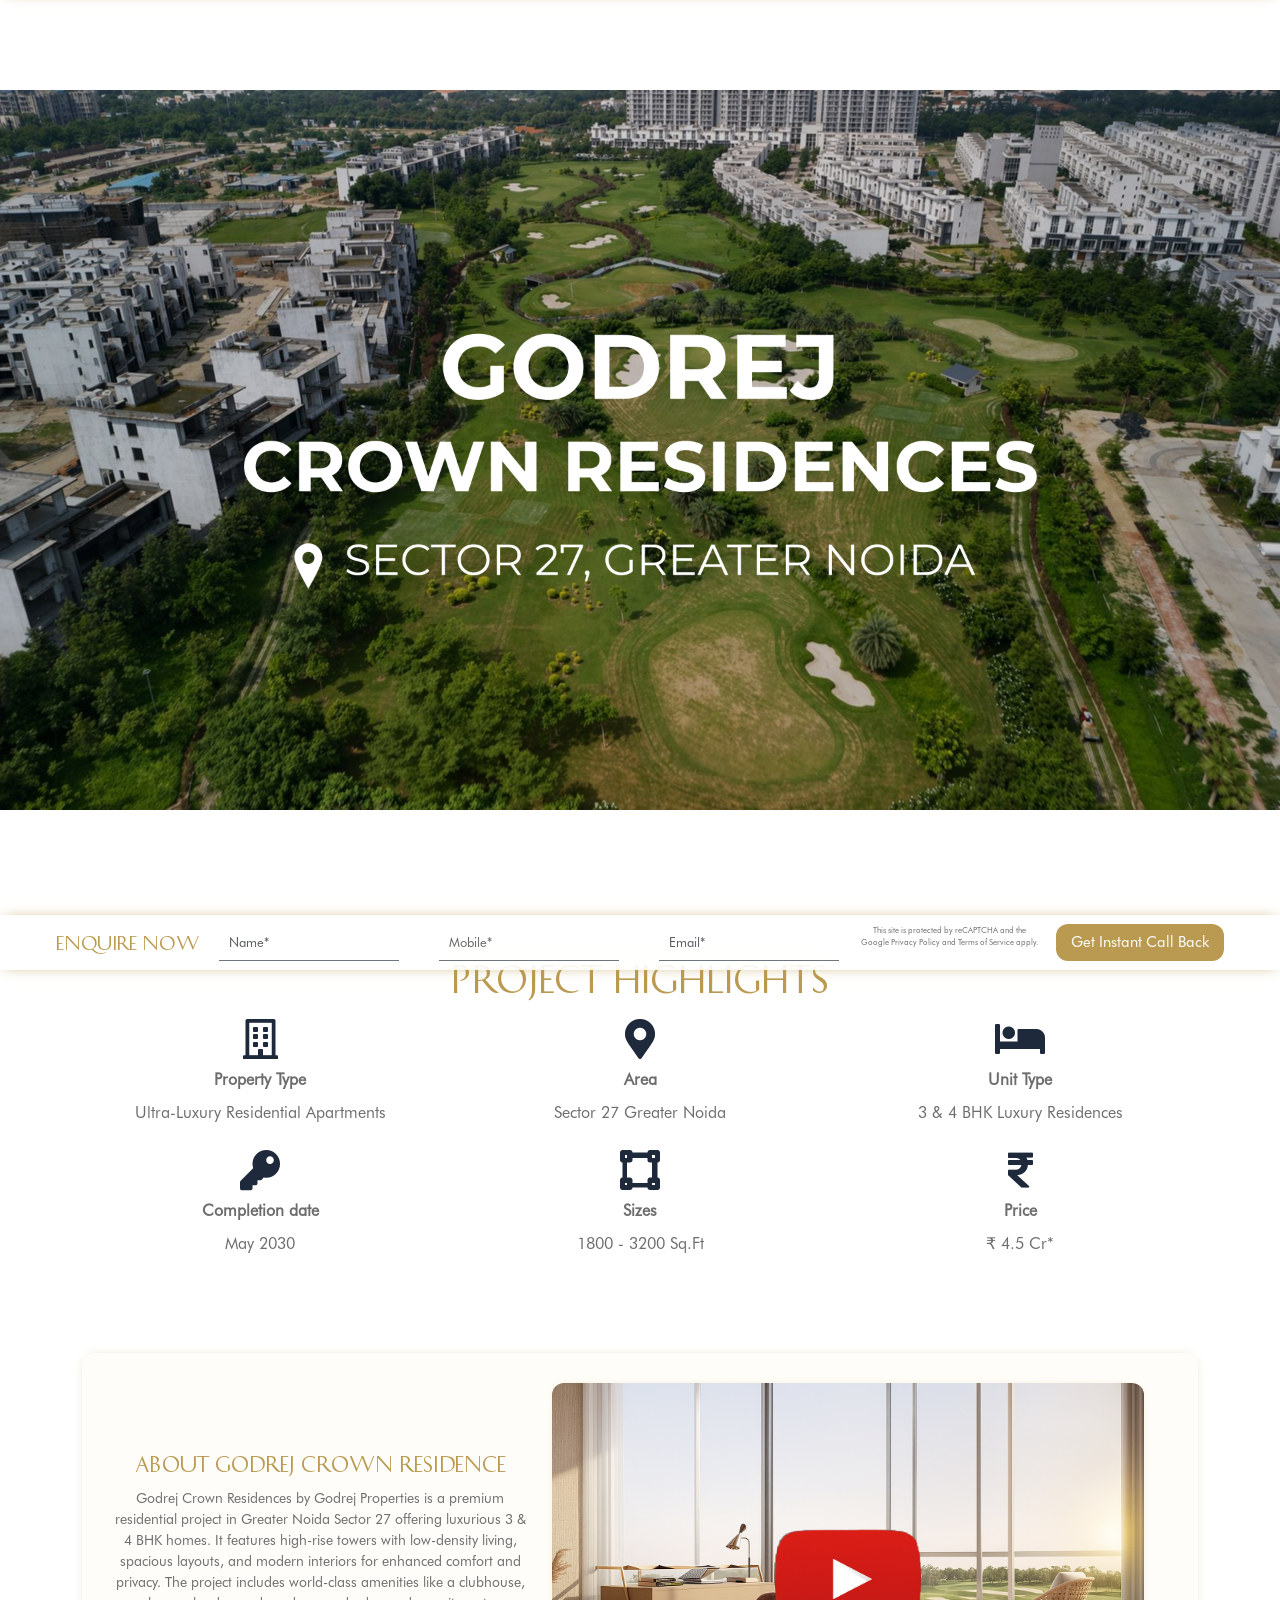
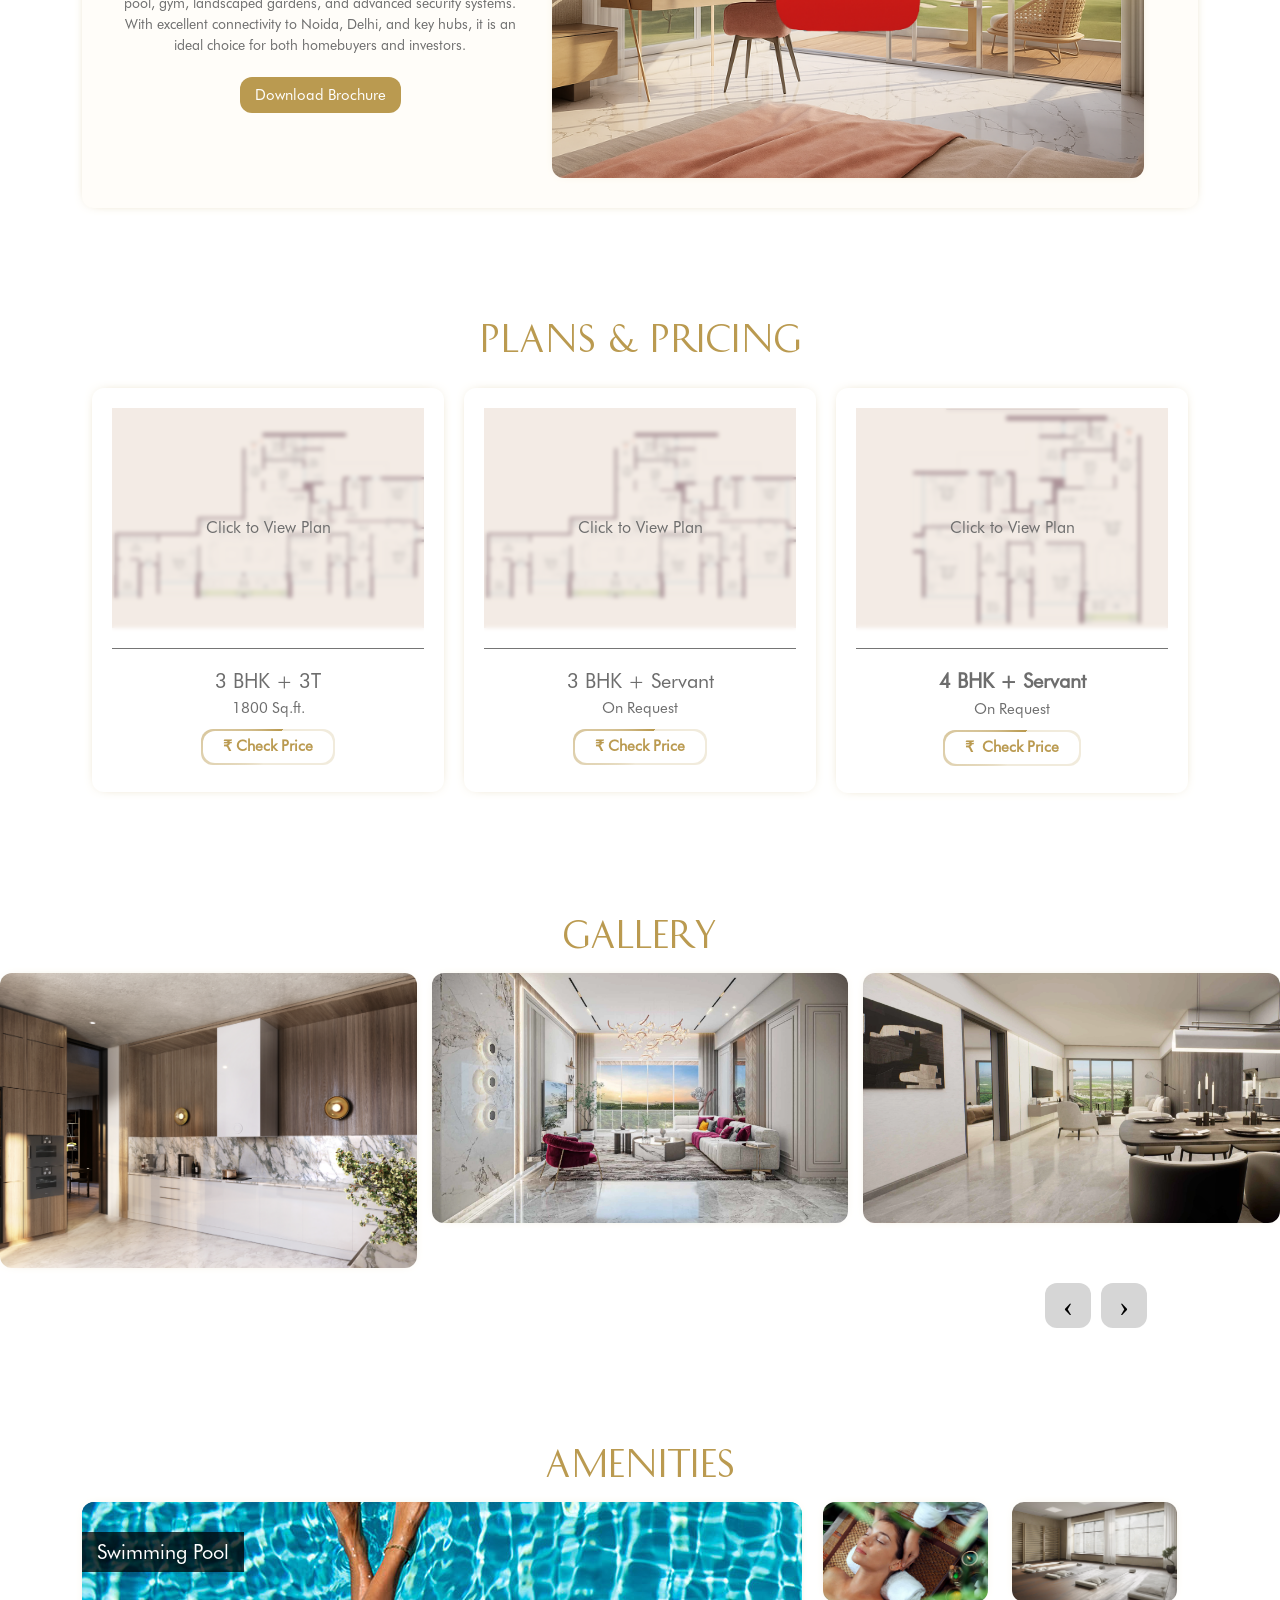
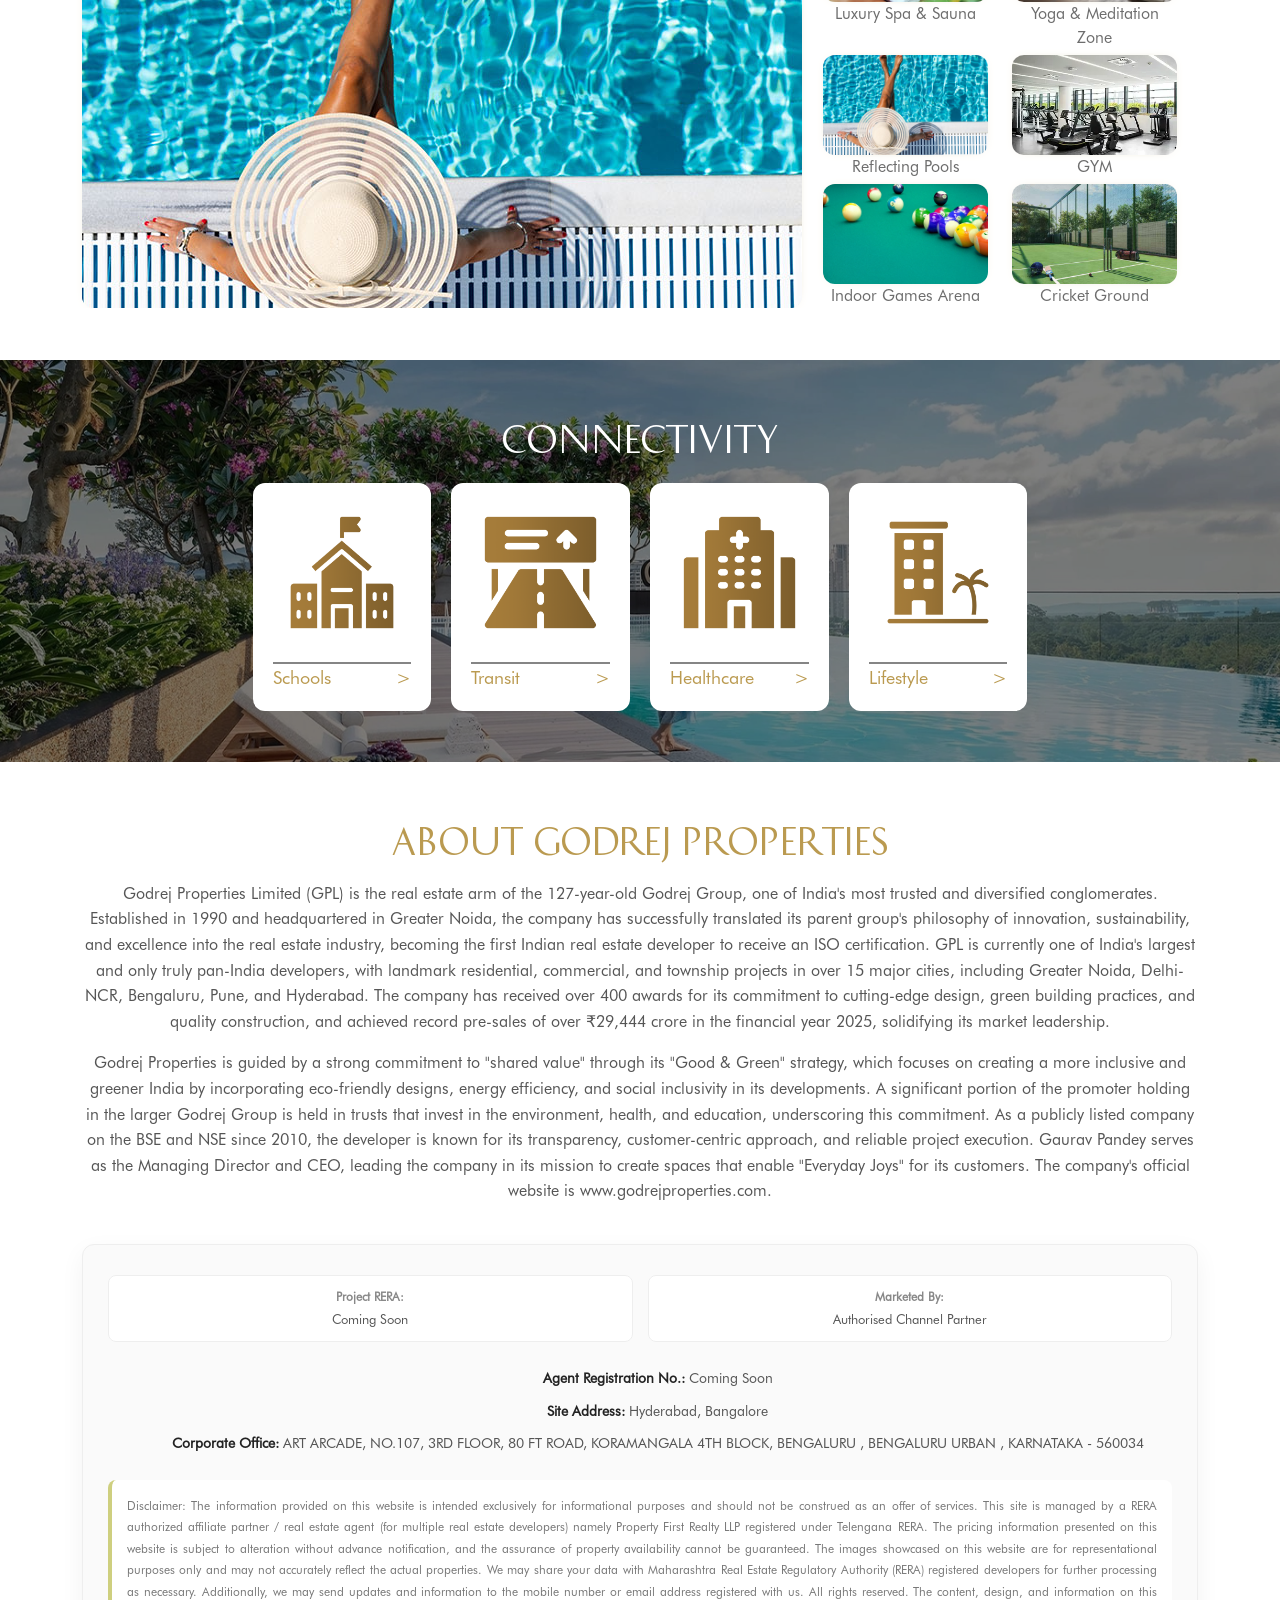
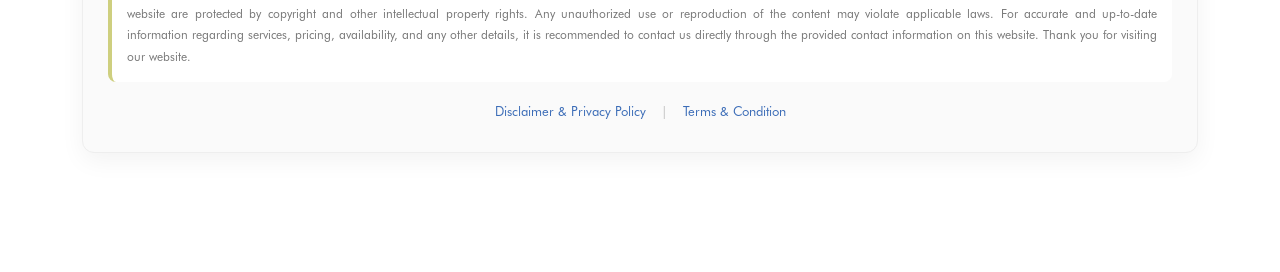
==== commit f26b13ee: "done changes..." ====
--- a/index.html
+++ b/index.html
@@ -266,7 +266,7 @@
 
 
 
-            Godrej Crown Residences
+            <img src="img/5.png" alt="logo" style="width: 120px;">
 
 
 
@@ -470,7 +470,7 @@
 
 
 
-                    +919741346600
+                    +919741135300
 
 
 
@@ -566,11 +566,11 @@
 
 
 
-					<img src="img/crown_residence_banner.jpeg" class="d-none d-md-block" style="width: 100%;" alt="Godrej Crown Residences">
-
-
-
-					<img src="img/crown_residence_banner.jpeg" class="d-block d-md-none full-screen-img" alt="Godrej Crown Residences">
+					<img src="img/creatives horizontal.png" class="d-none d-md-block" style="width: 100%;" alt="Godrej Crown Residences">
+
+
+
+					<img src="img/creatives horizontal.png" class="d-block d-md-none full-screen-img" alt="Godrej Crown Residences">
 
 
 
@@ -3751,7 +3751,218 @@
 
 
 
-        <div class="reraSection">
+      <style>
+    .footer-disclaimer {
+  max-width: 1200px;
+  margin: 40px auto;
+  padding: 30px 25px;
+  background: #fafafa;
+  border-radius: 12px;
+  box-shadow: 0 8px 25px rgba(0,0,0,0.05);
+  border: 1px solid #eee;
+}
+
+/* SECTION TITLE (optional if you want to add heading) */
+.footer-title {
+  font-size: 18px;
+  font-weight: 600;
+  margin-bottom: 20px;
+  color: #222;
+}
+
+/* PROJECT INFO */
+.project-info {
+  display: grid;
+  grid-template-columns: repeat(auto-fit, minmax(250px, 1fr));
+  gap: 15px;
+  margin-bottom: 25px;
+  font-size: 13px;
+  color: #555;
+}
+
+.project-info div {
+  background: #fff;
+  padding: 12px 15px;
+  border-radius: 8px;
+  border: 1px solid #eee;
+}
+
+.project-info strong {
+  display: block;
+  font-size: 12px;
+  color: #888;
+  margin-bottom: 4px;
+}
+
+/* BULLET LIST */
+.info-list {
+  padding-left: 18px;
+  margin-bottom: 25px;
+}
+
+.info-list li {
+  margin-bottom: 10px;
+  font-size: 14px;
+  color: #555;
+  line-height: 1.6;
+  list-style: none;
+  
+}
+
+.info-list strong {
+  color: #222;
+}
+
+/* DISCLAIMER */
+.disclaimer-text {
+  font-size: 12px;
+  line-height: 1.8;
+  color: #777;
+  background: #fff;
+  text-align: justify;
+  padding: 15px;
+  border-radius: 8px;
+  border-left: 4px solid #cecf7f;
+  margin-bottom: 20px;
+}
+
+/* LINKS */
+.footer-links {
+  display: flex;
+  justify-content: center;
+  gap: 15px;
+  flex-wrap: wrap;
+  font-size: 13px;
+}
+
+.footer-links a {
+  color: #3b6cb7;
+  text-decoration: none;
+  font-weight: 500;
+  position: relative;
+}
+
+.footer-links a::after {
+  content: "";
+  position: absolute;
+  width: 0%;
+  height: 2px;
+  background: #008000;
+  left: 0;
+  bottom: -3px;
+  transition: 0.3s;
+}
+
+.footer-links a:hover::after {
+  width: 100%;
+}
+
+.divider {
+  color: #bbb;
+}
+
+/* RESPONSIVE */
+@media (max-width: 768px) {
+  .footer-disclaimer {
+    padding: 20px 15px;
+  }
+
+  .project-info {
+    grid-template-columns: 1fr;
+  }
+
+  .disclaimer-text {
+    font-size: 11px;
+  }
+}
+
+</style>
+
+
+     <section class="footer-disclaimer">
+
+  <!-- PROJECT DETAILS -->
+  <div class="project-info">
+
+    <div>
+      <strong>Project RERA:</strong>
+      <!-- Godrej Vanantara - Bannerghatta - 
+      PRM/KA/RERA/1251/310/PR/130526/008653 -->
+      Coming Soon
+    </div>
+
+    <div>
+      <strong>Marketed By:</strong>
+      Authorised Channel Partner
+    </div>
+
+    <!-- <div>
+      <strong>Karnataka RERA:</strong>
+      PRM/KA/RERA/1251/446/AG/171201/001619
+    </div> -->
+
+  </div>
+
+  <!-- BULLET LIST -->
+  <ul class="info-list">
+
+    <li>
+      <strong>Agent Registration No.:</strong>
+     <!-- PRM/KA/RERA/1251/310/AG/241022/005199 -->
+      Coming Soon
+    </li>
+
+    <li>
+      <strong>Site Address:</strong>
+      Hyderabad, Bangalore
+    </li>
+
+    <li>
+      <strong>Corporate Office:</strong>
+      ART ARCADE, NO.107, 3RD FLOOR, 80 FT ROAD, KORAMANGALA 4TH BLOCK, BENGALURU , BENGALURU URBAN , KARNATAKA - 560034
+    </li>
+
+  </ul>
+
+  <!-- DISCLAIMER -->
+  <p class="disclaimer-text">
+
+    Disclaimer: The information provided on this website is intended
+    exclusively for informational purposes and should not be construed
+    as an offer of services. This site is managed by a RERA authorized
+    affiliate partner / real estate agent (for multiple real estate
+    developers) namely Property First Realty LLP registered under
+    Telengana RERA. The pricing information presented on this website is subject
+    to alteration without advance notification, and the assurance of
+    property availability cannot be guaranteed. The images showcased on
+    this website are for representational purposes only and may not
+    accurately reflect the actual properties. We may share your data with
+    Maharashtra Real Estate Regulatory Authority (RERA) registered
+    developers for further processing as necessary.
+
+    Additionally, we may send updates and information to the mobile number
+    or email address registered with us. All rights reserved. The content,
+    design, and information on this website are protected by copyright and
+    other intellectual property rights. Any unauthorized use or reproduction
+    of the content may violate applicable laws. For accurate and up-to-date
+    information regarding services, pricing, availability, and any other
+    details, it is recommended to contact us directly through the provided
+    contact information on this website. Thank you for visiting our website.
+
+  </p>
+
+  <!-- LINKS -->
+  <div class="footer-links">
+
+    <a href="./privacy-policy.html" target="_blank">Disclaimer & Privacy Policy</a>
+
+    <span class="divider">|</span>
+
+    <a href="./terms_condition.html" target="_blank">Terms & Condition</a>
+
+  </div>
+
+</section>
 
 
 
@@ -3759,27 +3970,95 @@
 
 
 
-        <div class="disclaimer">
-
-
-
-          Disclaimer: The information provided on this website is intended exclusively for informational purposes and should not be construed as an offer of services. This site is managed by a RERA authorized affiliate partner / real estate agent (for multiple real estate developers) namely Property First VaranyaLLP registered under UP RERA. The pricing information presented on this website is subject to alteration without advance notification, and the assurance of property availability cannot be guaranteed. The images showcased on this website are for representational purposes only and may not accurately reflect the actual properties. We may share your data with Maharashtra Real Estate Regulatory Authority (RERA) registered Developers for further processing as necessary. Additionally, we may send updates and information to the mobile number or email address registered with us. All rights reserved. The content, design, and information on this website are protected by copyright and other intellectual property rights. Any unauthorized use or reproduction of the content may violate applicable laws. For accurate and up-to-date information regarding services, pricing, availability, and any other details, it is recommended to contact us directly through the provided contact information on this website. <br> Thank you for visiting our website. Project Rera : PM1271012502176 |(Marketed By - Authorised Channel Partner) MH RERA - A57200027603
-
-
-
-          <br>
-
-
-
-          <br>
-
-
-
         </div>
 
 
 
-        <div class="privacy"><a href="disclaimer.html" target="_blank">Disclaimer & Privacy Policy</a></div>
+        </section>
+
+
+
+    <div class="sliderOuter">
+
+
+
+      <!-- <form method="POST" id="form1"> -->
+
+
+
+        <!-- <div class="slide-submit nanum-myeongjo-regular  ">
+
+
+
+          <button type="submit">
+
+
+
+            <img loading="lazy" alt="Godrej Crown Residences,   Greater Noida" src="./img/whatapps-ico.png">
+
+
+
+          </button>
+
+
+
+          <label>  Slide to connect on whatsapp</label>
+
+
+
+        </div> -->
+
+
+
+      <!-- </form> -->
+
+
+
+    </div>
+
+
+
+    <form action="send-email.php" method="POST" role="form">
+
+
+
+    <footer class="footerSticky altBack">
+
+
+
+      <div class="closeform"><img loading="lazy" alt="Godrej Crown Residences,   Greater Noida" src="./img/close2.png" alt=""></div>
+
+
+
+      <div class="mobileFooter">
+
+
+
+        <div class="mobFooterPhone ">
+
+
+
+           <a class="phoneOuter" href="tel:+919741346600">
+
+
+
+          <div class="   phoneEnq ">
+
+
+
+            <img loading="lazy" alt="Godrej Crown Residences,   Greater Noida" src="./img/callus.gif" alt="">
+
+
+
+            +91 9741346600
+
+
+
+          </div>
+
+
+
+          </a>
 
 
 
@@ -3787,31 +4066,427 @@
 
 
 
+        <div class="mobFooterWhatsapp" style="
+
+
+
+        background: linear-gradient(195deg, #53d161, #23b73c);
+
+
+
+      ">
+
+
+
+          <a
+
+
+
+          class="whats-pt0 countWhatsApp zoomIn" id="whatsappClick"
+
+
+
+          href="https://api.whatsapp.com/send?phone=919741135300&text=Hi%2C%20I%20am%20Interested%20for%20Godrej%20Crown%20Residence.%20Please%20send%20Offer%20%26%20Price%20Information."
+
+
+
+          target="_blank"
+
+
+
+          ><div
+
+
+
+            class="enquireNowBtn whatsappClickClass"
+
+
+
+          >
+
+
+
+            <!-- <img loading="lazy" alt="Godrej Crown Residences,   Greater Noida"
+
+
+
+              src="./img/whatapps-ico.png"
+
+
+
+              alt=""
+
+
+
+              id="blink-text"
+
+
+
+              class="img-responsive center-block whatsapp-img"
+
+
+
+              loading="lazy"
+
+
+
+            /> -->
+
+
+
+            <img loading="lazy" alt="Godrej Crown Residences,   Greater Noida" src="./img/whatsappAnim.gif" alt="">WhatsApp Us
+
+
+
+      </div></a
+
+
+
+        >
+
+
+
         </div>
 
 
 
-        </section>
-
-
-
-    <div class="sliderOuter">
-
-
-
-      <!-- <form method="POST" id="form1"> -->
-
-
-
-        <!-- <div class="slide-submit nanum-myeongjo-regular  ">
-
-
-
-          <button type="submit">
-
-
-
-            <img loading="lazy" alt="Godrej Crown Residences,   Greater Noida" src="./img/whatapps-ico.png">
+      </div>
+
+
+
+      <div class="inner">
+
+
+
+        <div class="enqtext HistoryPro ">Enquire Now</div>
+
+
+
+        <!-- <a class="phoneOuter" href="tel:+919741346600">
+
+
+
+          <div class="   phoneEnq">Call us on +91 9741346600</div></a
+
+
+
+        > -->
+
+
+
+        <div class="enqOffer">Register Here And Avail The Best Offers!!</div>
+
+
+
+        <div class="usps">
+
+
+
+          <!-- <div class="uspsinner">
+
+
+
+            <span style="font-size: 40px;"><b>10:20:30:40</b></span>
+
+
+
+            <br>
+
+
+
+Exclusive Payment Plan
+
+
+
+          </div> -->
+
+
+
+          <!-- <div class="uspOuter">
+
+
+
+            <img loading="lazy" alt="Godrej Crown Residences,   Greater Noida" src="img/1.png" alt="" />
+
+
+
+            <div class="uspTxt">Instant <br />Call Back</div>
+
+
+
+          </div>
+
+
+
+          <div class="uspOuter">
+
+
+
+            <img loading="lazy" alt="Godrej Crown Residences,   Greater Noida" src="img/2.png" alt="" />
+
+
+
+            <div class="uspTxt">Free <br />Site Visit</div>
+
+
+
+          </div>
+
+
+
+          <div class="uspOuter">
+
+
+
+            <img loading="lazy" alt="Godrej Crown Residences,   Greater Noida" src="img/3.png" alt="" />
+
+
+
+            <div class="uspTxt">Unmatched Price</div>
+
+
+
+          </div> -->
+
+
+
+        </div>
+
+
+
+        <input type="text" class="form-control" placeholder="Name*" required id="username" name="name" />
+
+
+
+        <input id="phone" type="tel" name="phone" pattern="[0-9] *\S+.*" placeholder="Mobile*"  required/>
+
+
+
+        <input id="phone2" type="hidden" name="phone2" placeholder="Mobile*" />
+
+
+
+        <input
+
+
+
+          type="email"
+
+
+
+          class="form-control"
+
+
+
+          placeholder="Email*"
+
+
+
+          name="email"
+
+
+
+          required
+
+
+
+        />
+
+
+
+        <input
+
+
+
+          type="hidden"
+
+
+
+          id="typeofForm"
+
+
+
+          class="form-control"
+
+
+
+          value=""
+
+
+
+          name="type"
+
+
+
+          required
+
+
+
+        />
+
+
+
+        <input
+
+
+
+          type="hidden"
+
+
+
+          id="configDetails"
+
+
+
+          class="form-control"
+
+
+
+          value=""
+
+
+
+          name="config"
+
+
+
+        />
+
+<div id="turnstile-container"></div>
+
+        <input type="hidden" id="ipaddress" class="form-control" value="" name="ipaddress" />
+
+
+
+        <input type="text" name="date" id="sitevisitform" class="form-control" style="display:none" placeholder="Enter Date*" />
+
+
+
+        <div class="captcha ">
+
+
+
+          This site is protected by reCAPTCHA and the <br>Google Privacy Policy and
+
+
+
+          Terms of Service apply.
+
+
+
+        </div>
+
+
+
+        <button type="submit" class="enquireNowBtn zoomIn" id="submitBtn">
+
+
+
+          Get Instant Call Back
+
+
+
+        </button>
+
+
+
+        <div class="or">or</div>
+
+
+
+        <a
+
+
+
+          class="whats-pt0 countWhatsApp zoomIn" id="whatsappClick"
+
+
+
+        href="https://api.whatsapp.com/send?phone=919741135300&text=Hi%2C%20I%20am%20Interested%20for%20Godrej%20Crown%20Residence.%20Please%20send%20Offer%20%26%20Price%20Information."
+
+
+
+          target="_blank"
+
+
+
+          ><div
+
+
+
+            class="enquireNowBtn"
+
+
+
+            style="
+
+
+
+              background: linear-gradient(195deg, #53d161, #23b73c);
+
+
+
+              padding: 9.3px 30px;
+
+
+
+            "
+
+
+
+          >
+
+
+
+            <img loading="lazy" alt="Godrej Crown Residences,   Greater Noida"
+
+
+
+              src="./img/whatapps-ico.png"
+
+
+
+              alt=""
+
+
+
+              id="blink-text"
+
+
+
+              class="img-responsive center-block whatsapp-img"
+
+
+
+              loading="lazy"
+
+
+
+            />
+
+
+
+            Connect On WhatsApp
+
+
+
+    </div></a
+
+
+
+        >
+
+
+
+        <div class="slide-submit">
+
+
+
+          <button class="nanum-myeongjo-regular">
+
+
+
+            <img loading="lazy" alt="Godrej Crown Residences,   Greater Noida" src="./img/swipe-arrow.png">
 
 
 
@@ -3819,15 +4494,35 @@
 
 
 
-          <label>  Slide to connect on whatsapp</label>
-
-
-
-        </div> -->
-
-
-
-      <!-- </form> -->
+          <label>    Slide to connect on WhatsApp</label>
+
+
+
+        </div>
+
+
+
+      </div>
+
+
+
+    </footer>
+
+
+
+    <div class="popupBack"></div>
+
+
+
+    <div class="GalleryPopup">
+
+
+
+      <div class="closeGallery"><img loading="lazy" alt="Godrej Crown Residences,   Greater Noida" src="./img/close2.png" alt=""></div>
+
+
+
+      <img loading="lazy" alt="Godrej Crown Residences,   Greater Noida" src="" id="galImg" />
 
 
 
@@ -3835,511 +4530,19 @@
 
 
 
-    <form action="send-email.php" method="POST" role="form">
-
-
-
-    <footer class="footerSticky altBack">
-
-
-
-      <div class="closeform"><img loading="lazy" alt="Godrej Crown Residences,   Greater Noida" src="./img/close2.png" alt=""></div>
-
-
-
-      <div class="mobileFooter">
-
-
-
-        <div class="mobFooterPhone ">
-
-
-
-           <a class="phoneOuter" href="tel:+919741346600">
-
-
-
-          <div class="   phoneEnq ">
-
-
-
-            <img loading="lazy" alt="Godrej Crown Residences,   Greater Noida" src="./img/callus.gif" alt="">
-
-
-
-            +91 9741346600
-
-
-
-          </div>
-
-
-
-          </a>
-
-
-
-        </div>
-
-
-
-        <div class="mobFooterWhatsapp" style="
-
-
-
-        background: linear-gradient(195deg, #53d161, #23b73c);
-
-
-
-      ">
-
-
-
-          <a
-
-
-
-          class="whats-pt0 countWhatsApp zoomIn" id="whatsappClick"
-
-
-
-          href="https://api.whatsapp.com/send?phone=918050563570&text=Hi%2C%20I%20am%20Interested%20for%20Godrej%20at%20Kharghar.%20Please%20send%20Offer%20%26%20Price%20Information."
-
-
-
-          target="_blank"
-
-
-
-          ><div
-
-
-
-            class="enquireNowBtn whatsappClickClass"
-
-
-
-          >
-
-
-
-            <!-- <img loading="lazy" alt="Godrej Crown Residences,   Greater Noida"
-
-
-
-              src="./img/whatapps-ico.png"
-
-
-
-              alt=""
-
-
-
-              id="blink-text"
-
-
-
-              class="img-responsive center-block whatsapp-img"
-
-
-
-              loading="lazy"
-
-
-
-            /> -->
-
-
-
-            <img loading="lazy" alt="Godrej Crown Residences,   Greater Noida" src="./img/whatsappAnim.gif" alt="">WhatsApp Us
-
-
-
-      </div></a
-
-
-
-        >
-
-
-
-        </div>
-
-
-
-      </div>
-
-
-
-      <div class="inner">
-
-
-
-        <div class="enqtext HistoryPro ">Enquire Now</div>
-
-
-
-        <!-- <a class="phoneOuter" href="tel:+919741346600">
-
-
-
-          <div class="   phoneEnq">Call us on +91 9741346600</div></a
-
-
-
-        > -->
-
-
-
-        <div class="enqOffer">Register Here And Avail The Best Offers!!</div>
-
-
-
-        <div class="usps">
-
-
-
-          <!-- <div class="uspsinner">
-
-
-
-            <span style="font-size: 40px;"><b>10:20:30:40</b></span>
-
-
-
-            <br>
-
-
-
-Exclusive Payment Plan
-
-
-
-          </div> -->
-
-
-
-          <!-- <div class="uspOuter">
-
-
-
-            <img loading="lazy" alt="Godrej Crown Residences,   Greater Noida" src="img/1.png" alt="" />
-
-
-
-            <div class="uspTxt">Instant <br />Call Back</div>
-
-
-
-          </div>
-
-
-
-          <div class="uspOuter">
-
-
-
-            <img loading="lazy" alt="Godrej Crown Residences,   Greater Noida" src="img/2.png" alt="" />
-
-
-
-            <div class="uspTxt">Free <br />Site Visit</div>
-
-
-
-          </div>
-
-
-
-          <div class="uspOuter">
-
-
-
-            <img loading="lazy" alt="Godrej Crown Residences,   Greater Noida" src="img/3.png" alt="" />
-
-
-
-            <div class="uspTxt">Unmatched Price</div>
-
-
-
-          </div> -->
-
-
-
-        </div>
-
-
-
-        <input type="text" class="form-control" placeholder="Name*" required id="username" name="name" />
-
-
-
-        <input id="phone" type="tel" name="phone" pattern="[0-9] *\S+.*" placeholder="Mobile*"  required/>
-
-
-
-        <input id="phone2" type="hidden" name="phone2" placeholder="Mobile*" />
-
-
-
-        <input
-
-
-
-          type="email"
-
-
-
-          class="form-control"
-
-
-
-          placeholder="Email*"
-
-
-
-          name="email"
-
-
-
-          required
-
-
-
-        />
-
-
-
-        <input
-
-
-
-          type="hidden"
-
-
-
-          id="typeofForm"
-
-
-
-          class="form-control"
-
-
-
-          value=""
-
-
-
-          name="type"
-
-
-
-          required
-
-
-
-        />
-
-
-
-        <input
-
-
-
-          type="hidden"
-
-
-
-          id="configDetails"
-
-
-
-          class="form-control"
-
-
-
-          value=""
-
-
-
-          name="config"
-
-
-
-        />
-
-<div id="turnstile-container"></div>
-
-        <input type="hidden" id="ipaddress" class="form-control" value="" name="ipaddress" />
-
-
-
-        <input type="text" name="date" id="sitevisitform" class="form-control" style="display:none" placeholder="Enter Date*" />
-
-
-
-        <div class="captcha ">
-
-
-
-          This site is protected by reCAPTCHA and the <br>Google Privacy Policy and
-
-
-
-          Terms of Service apply.
-
-
-
-        </div>
-
-
-
-        <button type="submit" class="enquireNowBtn zoomIn" id="submitBtn">
-
-
-
-          Get Instant Call Back
-
-
-
-        </button>
-
-
-
-        <div class="or">or</div>
-
-
-
-        <a
-
-
-
-          class="whats-pt0 countWhatsApp zoomIn" id="whatsappClick"
-
-
-
-        href="https://api.whatsapp.com/send?phone=918050563570&text=Hi%2C%20I%20am%20Interested%20for%20Godrej%20at%20Kharghar.%20Please%20send%20Offer%20%26%20Price%20Information."
-
-
-
-          target="_blank"
-
-
-
-          ><div
-
-
-
-            class="enquireNowBtn"
-
-
-
-            style="
-
-
-
-              background: linear-gradient(195deg, #53d161, #23b73c);
-
-
-
-              padding: 9.3px 30px;
-
-
-
-            "
-
-
-
-          >
-
-
-
-            <img loading="lazy" alt="Godrej Crown Residences,   Greater Noida"
-
-
-
-              src="./img/whatapps-ico.png"
-
-
-
-              alt=""
-
-
-
-              id="blink-text"
-
-
-
-              class="img-responsive center-block whatsapp-img"
-
-
-
-              loading="lazy"
-
-
-
-            />
-
-
-
-            Connect On WhatsApp
-
-
-
-    </div></a
-
-
-
-        >
-
-
-
-        <div class="slide-submit">
-
-
-
-          <button class="nanum-myeongjo-regular">
-
-
-
-            <img loading="lazy" alt="Godrej Crown Residences,   Greater Noida" src="./img/swipe-arrow.png">
-
-
-
-          </button>
-
-
-
-          <label>    Slide to connect on WhatsApp</label>
-
-
-
-        </div>
-
-
-
-      </div>
-
-
-
-    </footer>
-
-
-
-    <div class="popupBack"></div>
-
-
-
-    <div class="GalleryPopup">
-
-
-
-      <div class="closeGallery"><img loading="lazy" alt="Godrej Crown Residences,   Greater Noida" src="./img/close2.png" alt=""></div>
-
-
-
-      <img loading="lazy" alt="Godrej Crown Residences,   Greater Noida" src="" id="galImg" />
+    <!-- <div class="floatingring"></div> -->
+
+
+
+    <div class="enqNowFlotaing formPopTrigger nanum-myeongjo-regular" data-formtype="Enquire Now">
+
+
+
+        <img loading="lazy" alt="Godrej Crown Residences,   Greater Noida" src="./img/email.png" alt="">
+
+
+
+        <!-- Enquire Now -->
 
 
 
@@ -4347,26 +4550,6 @@
 
 
 
-    <!-- <div class="floatingring"></div> -->
-
-
-
-    <div class="enqNowFlotaing formPopTrigger nanum-myeongjo-regular" data-formtype="Enquire Now">
-
-
-
-        <img loading="lazy" alt="Godrej Crown Residences,   Greater Noida" src="./img/email.png" alt="">
-
-
-
-        <!-- Enquire Now -->
-
-
-
-    </div>
-
-
-
     <a href="./brochure.pdf" id="dbbtn" download="  Greater Noida's Top Luxury Developer - Brochure"><div class="dbbtn"></div></a>
 
 
@@ -4387,7 +4570,7 @@
 
 
 
-    -->
+    
 
 
 
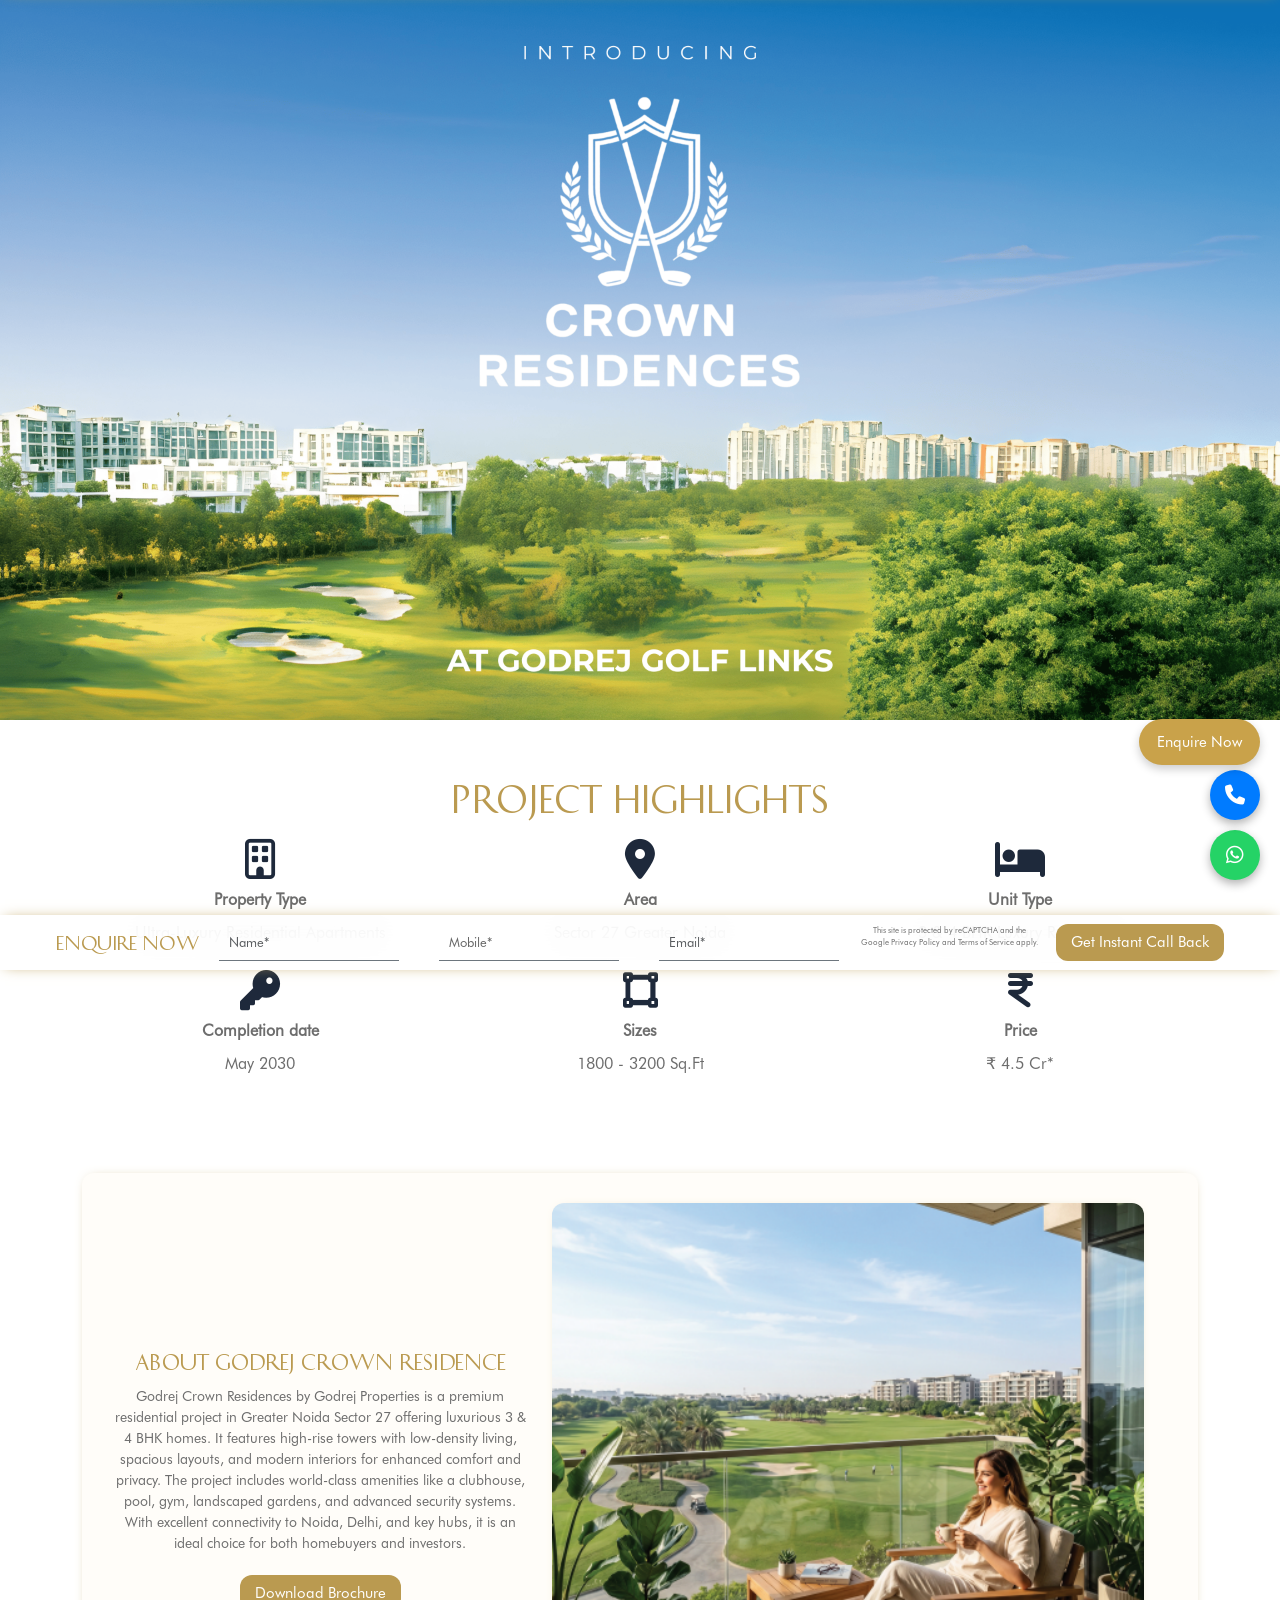
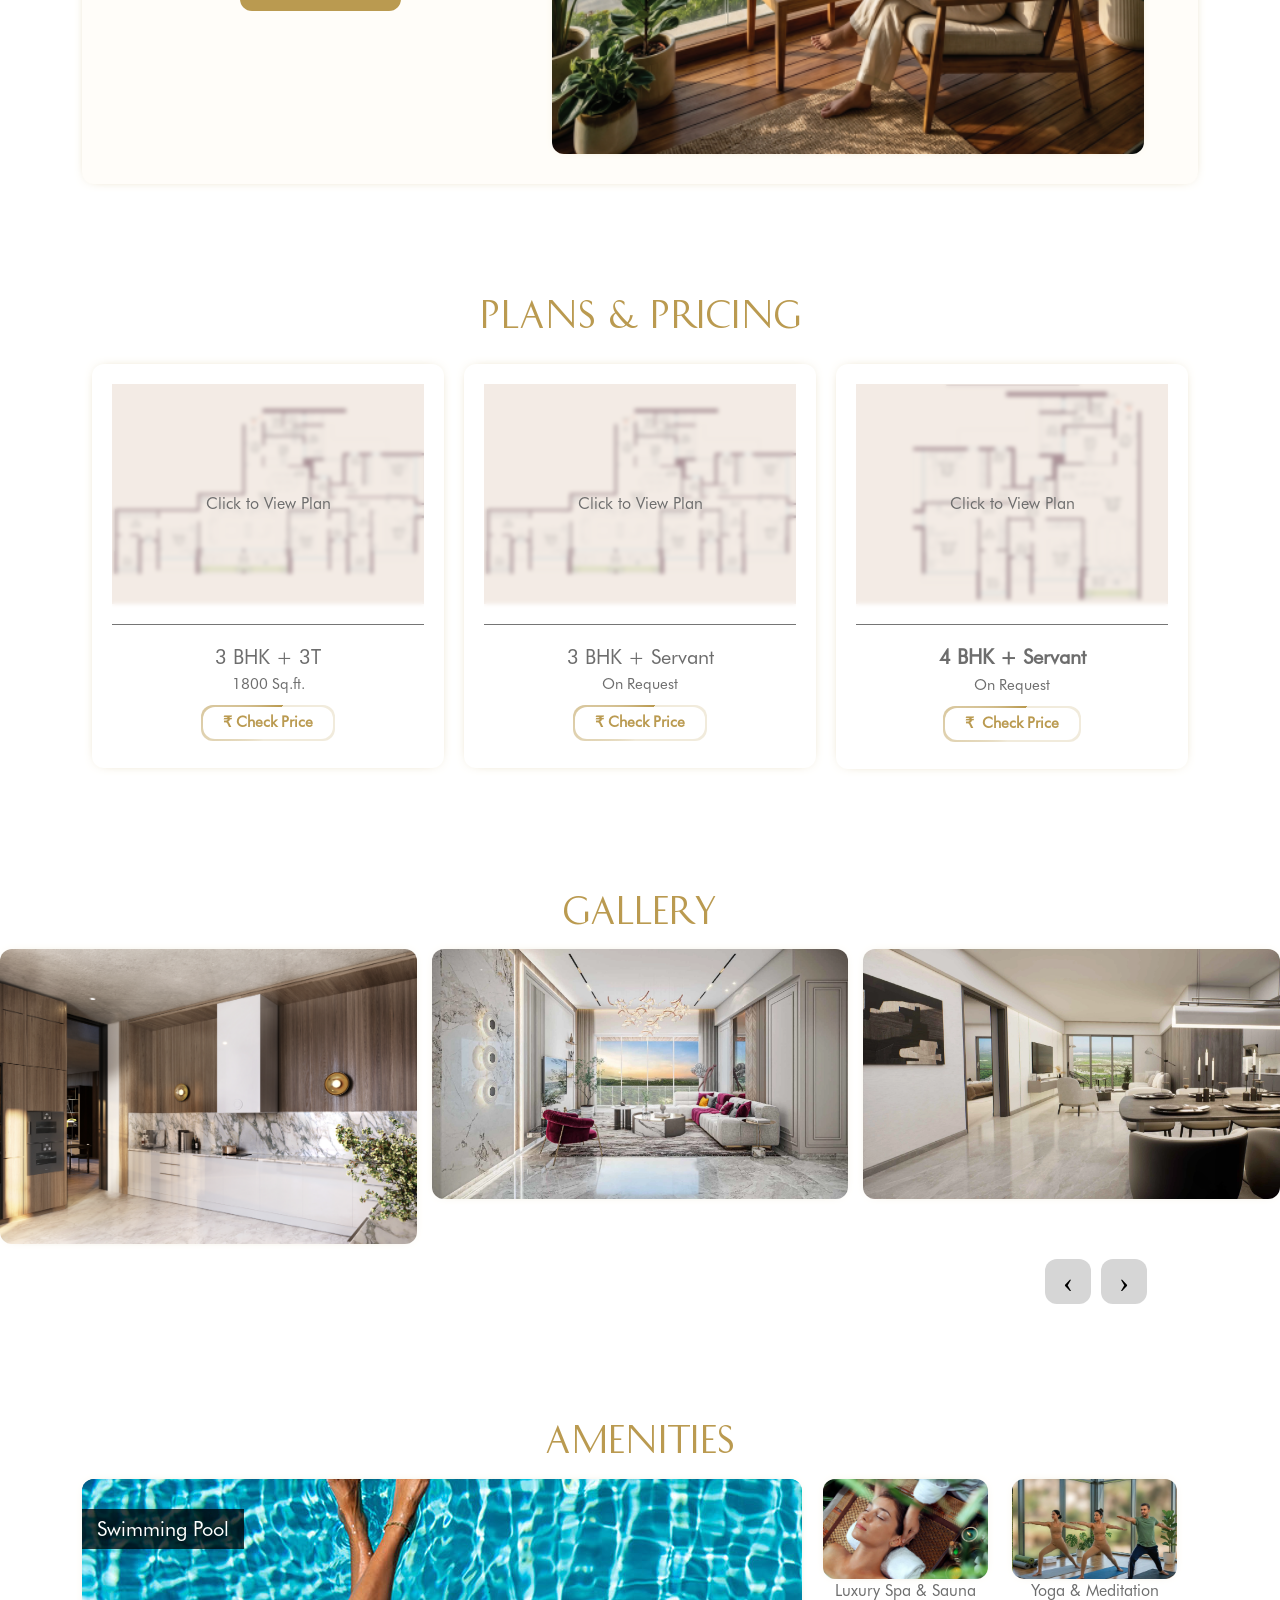
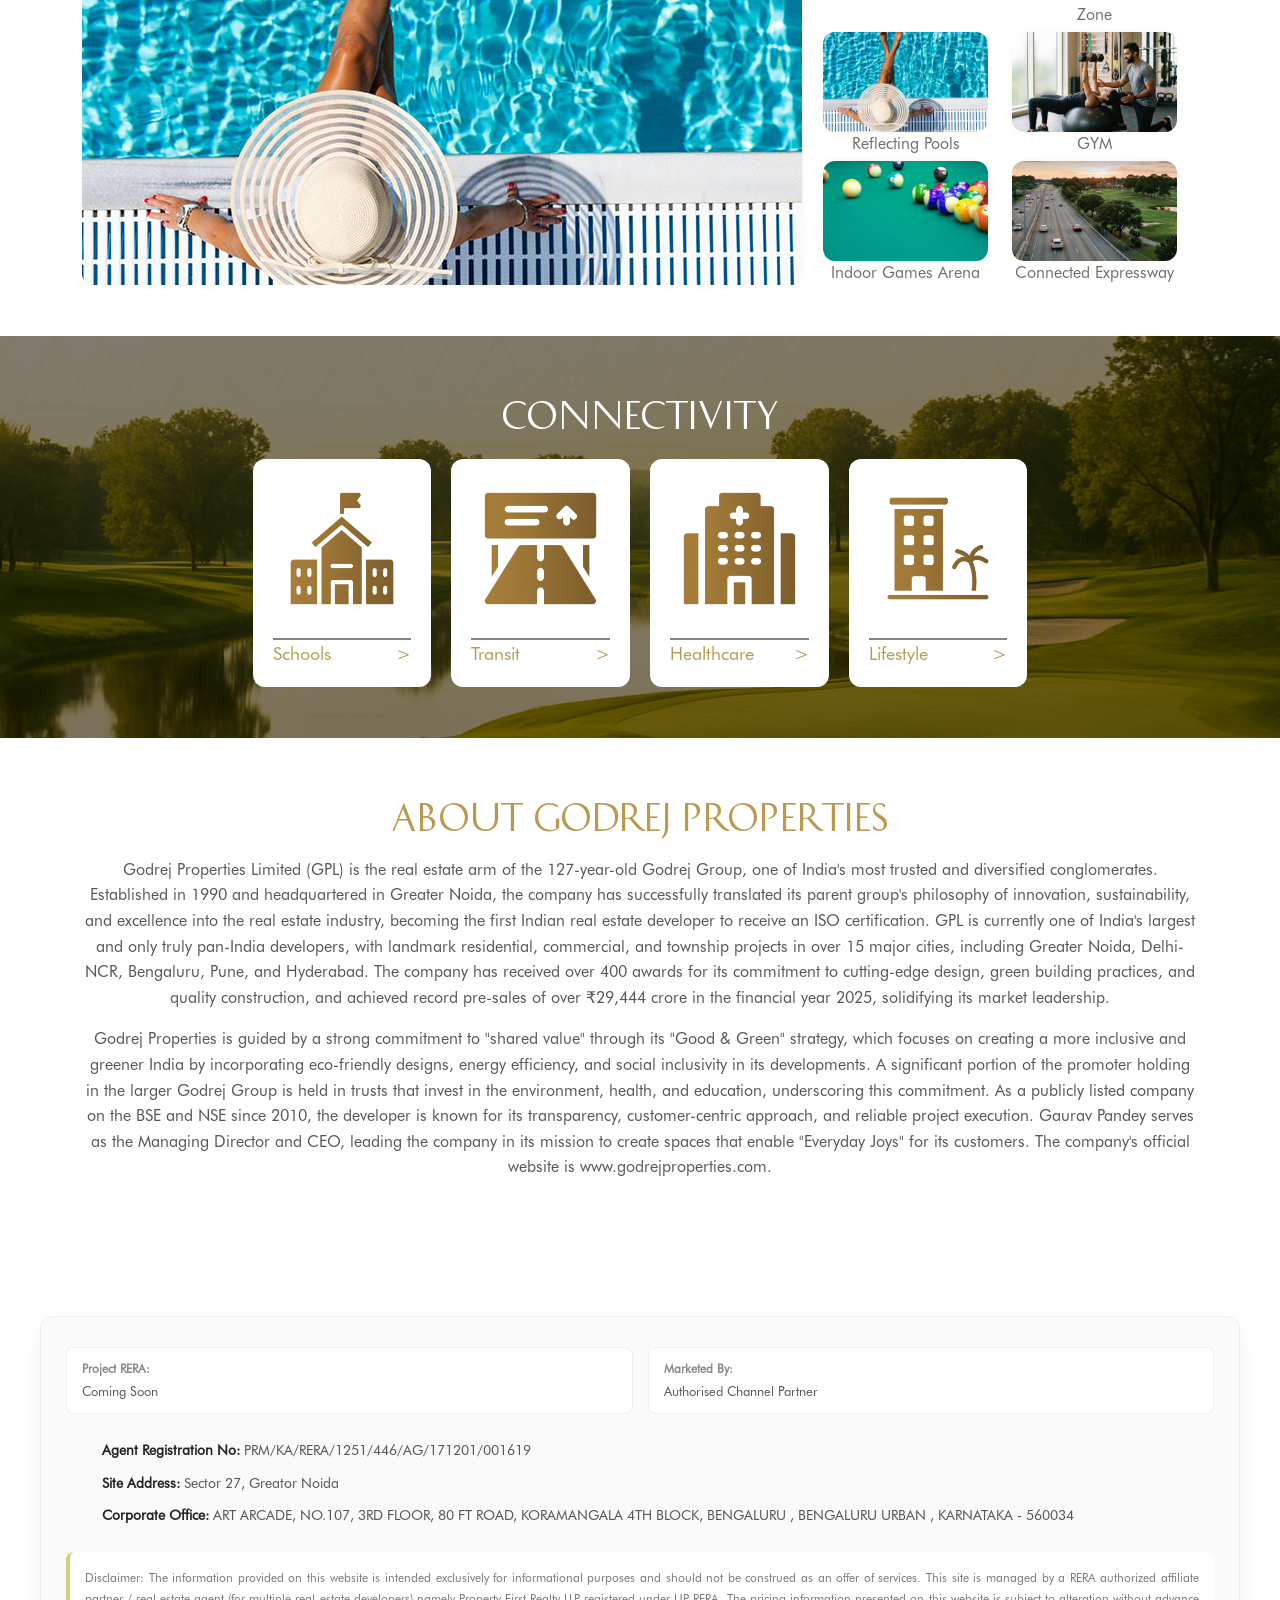
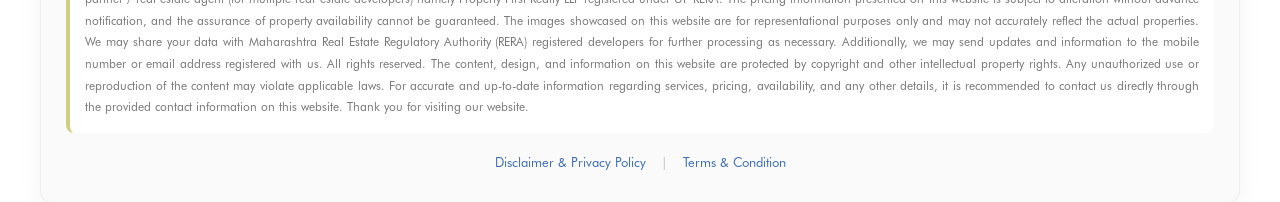
==== commit fc27c507: "changes done..." ====
--- a/index.html
+++ b/index.html
@@ -44,6 +44,7 @@
 
 	  <link href="https://cdnjs.cloudflare.com/ajax/libs/font-awesome/5.15.1/css/all.min.css" rel="stylesheet" type="text/css" />
 
+<link rel="stylesheet" href="https://cdnjs.cloudflare.com/ajax/libs/font-awesome/6.5.0/css/all.min.css">
 
 
     <!-- Owl Stylesheets -->
@@ -470,7 +471,7 @@
 
 
 
-                    +919741135300
+                    +91 7899200300
 
 
 
@@ -566,11 +567,11 @@
 
 
 
-					<img src="img/creatives horizontal.png" class="d-none d-md-block" style="width: 100%;" alt="Godrej Crown Residences">
-
-
-
-					<img src="img/creatives horizontal.png" class="d-block d-md-none full-screen-img" alt="Godrej Crown Residences">
+					<img src="img/CR BANNER.png" class="d-none d-md-block" style="width: 100%;" alt="Godrej Crown Residences">
+
+
+
+					<img src="img/CR BANNER vertical.png" class="d-block d-md-none full-screen-img" alt="Godrej Crown Residences">
 
 
 
@@ -798,7 +799,7 @@
 
 
 
-        <i class="fas fa-rupee-sign"></i>
+        <i class="fas fa-indian-rupee-sign"></i>
 
 
 
@@ -965,7 +966,7 @@
 
 
 
-               <img loading="lazy" alt="Godrej Crown Residences,   Greater Noida" src="./img/youtube.webp" alt="">
+               <img loading="lazy" alt="Godrej Crown Residences,   Greater Noida" src="./img/overview.png" style="width: 100%;" alt="">
 
 
 
@@ -2669,7 +2670,7 @@
 
 
 
-                  <img loading="lazy" alt="Godrej Crown Residences,   Greater Noida" src="./img/amenities/yoga.webp" alt="" />
+                  <img loading="lazy" alt="Godrej Crown Residences,   Greater Noida" src="./img/img-2.png" alt="" />
 
 
 
@@ -2773,7 +2774,7 @@
 
 
 
-                  <img loading="lazy" alt="Godrej Crown Residences,   Greater Noida" src="./img/amenities/Gymnasium.webp" alt="" />
+                  <img loading="lazy" alt="Godrej Crown Residences,   Greater Noida" src="./img/img-4.png" alt="" />
 
 
 
@@ -2833,7 +2834,7 @@
 
 
 
-                  <img loading="lazy" alt="Godrej Crown Residences,   Greater Noida" src="./img/amenities/play_3.jpg" alt="" />
+                  <img loading="lazy" alt="Godrej Crown Residences,   Greater Noida" src="./img/img-12.png" alt="" />
 
 
 
@@ -2845,7 +2846,7 @@
 
 
 
-                Cricket Ground
+                Connected Expressway
 
 
 
@@ -3705,6 +3706,63 @@
 
     </section>
 
+<style>
+    .enquire {
+  position: fixed;
+  right: 20px;
+  bottom: 135px;
+  background: #c9a24a;
+  color: #fff;
+  border: none;
+  padding: 12px 18px;
+  border-radius: 25px;
+  cursor: pointer;
+  z-index: 999;
+  box-shadow: 0 4px 10px rgba(0,0,0,0.2);
+}
+
+/* WhatsApp Button */
+.whatsapp-btn,
+.call-btn {
+  position: fixed;
+  right: 20px;
+  width: 50px;
+  height: 50px;
+  border-radius: 50%;
+  display: flex;
+  align-items: center;
+  justify-content: center;
+  color: #fff;
+  font-size: 20px;
+  box-shadow: 0 4px 10px rgba(0,0,0,0.3);
+  z-index: 999;
+  text-decoration: none;
+}
+
+/* WhatsApp */
+.whatsapp-btn {
+  bottom: 20px;
+  background: #25D366;
+}
+
+/* Call */
+.call-btn {
+  bottom: 80px;
+  background: #007bff;
+}
+
+</style>
+ <div class="whatsapp">
+  <a target="_blank" class="whatsapp-btn" href="https://wa.me/917899200300?text=Hi,%20I%20am%20interested%20in%20Godrej%20Crown%20Residences.%20Please%20share%20more%20details%20about%20pricing,%20availability,%20and%20site%20visit.">
+    <i class="fa-brands fa-whatsapp"></i>
+  </a>
+</div>
+<div class="call">
+ <a href="tel:+917899200300" class="call-btn">
+   <i class="fa-solid fa-phone"></i>
+</a>
+</div>
+<button class="enquire enquireNowBtn formPopTrigger" data-bs-toggle="modal" data-bs-target="#exampleModal">Enquire Now</button>
 
 
     <section class="About" id="About" data-index="">
@@ -3749,6 +3807,20 @@
 
  </div>
 
+
+
+
+
+
+        </div>
+
+
+
+        </div>
+
+
+
+        </section>
 
 
       <style>
@@ -3907,14 +3979,15 @@
   <ul class="info-list">
 
     <li>
-      <strong>Agent Registration No.:</strong>
+      <strong>Agent Registration No:</strong>
      <!-- PRM/KA/RERA/1251/310/AG/241022/005199 -->
-      Coming Soon
+      <!-- Coming Soon -->
+       PRM/KA/RERA/1251/446/AG/171201/001619
     </li>
 
     <li>
       <strong>Site Address:</strong>
-      Hyderabad, Bangalore
+      Sector 27, Greator Noida
     </li>
 
     <li>
@@ -3932,7 +4005,7 @@
     as an offer of services. This site is managed by a RERA authorized
     affiliate partner / real estate agent (for multiple real estate
     developers) namely Property First Realty LLP registered under
-    Telengana RERA. The pricing information presented on this website is subject
+    UP RERA. The pricing information presented on this website is subject
     to alteration without advance notification, and the assurance of
     property availability cannot be guaranteed. The images showcased on
     this website are for representational purposes only and may not
@@ -3964,37 +4037,515 @@
 
 </section>
 
+    <div class="sliderOuter">
+
+
+
+      <!-- <form method="POST" id="form1"> -->
+
+
+
+        <!-- <div class="slide-submit nanum-myeongjo-regular  ">
+
+
+
+          <button type="submit">
+
+
+
+            <img loading="lazy" alt="Godrej Crown Residences,   Greater Noida" src="./img/whatapps-ico.png">
+
+
+
+          </button>
+
+
+
+          <label>  Slide to connect on whatsapp</label>
+
+
+
+        </div> -->
+
+
+
+      <!-- </form> -->
+
+
+
+    </div>
+
+
+
+    <form action="send-email.php" method="POST" role="form">
+
+
+
+    <footer class="footerSticky altBack">
+
+
+
+      <div class="closeform"><img loading="lazy" alt="Godrej Crown Residences,   Greater Noida" src="./img/close2.png" alt=""></div>
+
+
+
+      <div class="mobileFooter">
+
+
+
+        <div class="mobFooterPhone ">
+
+
+
+           <a class="phoneOuter" href="tel:+919741346600">
+
+
+
+          <div class="   phoneEnq ">
+
+
+
+            <img loading="lazy" alt="Godrej Crown Residences,   Greater Noida" src="./img/callus.gif" alt="">
+
+
+
+            +91 7899200300
+
+
+
+          </div>
+
+
+
+          </a>
+
 
 
         </div>
 
 
 
+        <div class="mobFooterWhatsapp" style="
+
+
+
+        background: linear-gradient(195deg, #53d161, #23b73c);
+
+
+
+      ">
+
+
+
+          <a
+
+
+
+          class="whats-pt0 countWhatsApp zoomIn" id="whatsappClick"
+
+
+
+          href="https://api.whatsapp.com/send?phone=919741135300&text=Hi%2C%20I%20am%20Interested%20for%20Godrej%20Crown%20Residence.%20Please%20send%20Offer%20%26%20Price%20Information."
+
+
+
+          target="_blank"
+
+
+
+          ><div
+
+
+
+            class="enquireNowBtn whatsappClickClass"
+
+
+
+          >
+
+
+
+            <!-- <img loading="lazy" alt="Godrej Crown Residences,   Greater Noida"
+
+
+
+              src="./img/whatapps-ico.png"
+
+
+
+              alt=""
+
+
+
+              id="blink-text"
+
+
+
+              class="img-responsive center-block whatsapp-img"
+
+
+
+              loading="lazy"
+
+
+
+            /> -->
+
+
+
+            <img loading="lazy" alt="Godrej Crown Residences,   Greater Noida" src="./img/whatsappAnim.gif" alt="">WhatsApp Us
+
+
+
+      </div></a
+
+
+
+        >
+
+
+
         </div>
 
 
 
-        </section>
-
-
-
-    <div class="sliderOuter">
-
-
-
-      <!-- <form method="POST" id="form1"> -->
-
-
-
-        <!-- <div class="slide-submit nanum-myeongjo-regular  ">
-
-
-
-          <button type="submit">
-
-
-
-            <img loading="lazy" alt="Godrej Crown Residences,   Greater Noida" src="./img/whatapps-ico.png">
+      </div>
+
+
+
+      <div class="inner">
+
+
+
+        <div class="enqtext HistoryPro ">Enquire Now</div>
+
+
+
+        <!-- <a class="phoneOuter" href="tel:+919741346600">
+
+
+
+          <div class="   phoneEnq">Call us on +91 9741346600</div></a
+
+
+
+        > -->
+
+
+
+        <div class="enqOffer">Register Here And Avail The Best Offers!!</div>
+
+
+
+        <div class="usps">
+
+
+
+          <!-- <div class="uspsinner">
+
+
+
+            <span style="font-size: 40px;"><b>10:20:30:40</b></span>
+
+
+
+            <br>
+
+
+
+Exclusive Payment Plan
+
+
+
+          </div> -->
+
+
+
+          <!-- <div class="uspOuter">
+
+
+
+            <img loading="lazy" alt="Godrej Crown Residences,   Greater Noida" src="img/1.png" alt="" />
+
+
+
+            <div class="uspTxt">Instant <br />Call Back</div>
+
+
+
+          </div>
+
+
+
+          <div class="uspOuter">
+
+
+
+            <img loading="lazy" alt="Godrej Crown Residences,   Greater Noida" src="img/2.png" alt="" />
+
+
+
+            <div class="uspTxt">Free <br />Site Visit</div>
+
+
+
+          </div>
+
+
+
+          <div class="uspOuter">
+
+
+
+            <img loading="lazy" alt="Godrej Crown Residences,   Greater Noida" src="img/3.png" alt="" />
+
+
+
+            <div class="uspTxt">Unmatched Price</div>
+
+
+
+          </div> -->
+
+
+
+        </div>
+
+
+
+        <input type="text" class="form-control" placeholder="Name*" required id="username" name="name" />
+
+
+
+        <input id="phone" type="tel" name="phone" pattern="[0-9] *\S+.*" placeholder="Mobile*"  required/>
+
+
+
+        <input id="phone2" type="hidden" name="phone2" placeholder="Mobile*" />
+
+
+
+        <input
+
+
+
+          type="email"
+
+
+
+          class="form-control"
+
+
+
+          placeholder="Email*"
+
+
+
+          name="email"
+
+
+
+          required
+
+
+
+        />
+
+
+
+        <input
+
+
+
+          type="hidden"
+
+
+
+          id="typeofForm"
+
+
+
+          class="form-control"
+
+
+
+          value=""
+
+
+
+          name="type"
+
+
+
+          required
+
+
+
+        />
+
+
+
+        <input
+
+
+
+          type="hidden"
+
+
+
+          id="configDetails"
+
+
+
+          class="form-control"
+
+
+
+          value=""
+
+
+
+          name="config"
+
+
+
+        />
+
+<div id="turnstile-container"></div>
+
+        <input type="hidden" id="ipaddress" class="form-control" value="" name="ipaddress" />
+
+
+
+        <input type="text" name="date" id="sitevisitform" class="form-control" style="display:none" placeholder="Enter Date*" />
+
+
+
+        <div class="captcha ">
+
+
+
+          This site is protected by reCAPTCHA and the <br>Google Privacy Policy and
+
+
+
+          Terms of Service apply.
+
+
+
+        </div>
+
+
+
+        <button type="submit" class="enquireNowBtn zoomIn" id="submitBtn">
+
+
+
+          Get Instant Call Back
+
+
+
+        </button>
+
+
+
+        <div class="or">or</div>
+
+
+
+        <a
+
+
+
+          class="whats-pt0 countWhatsApp zoomIn" id="whatsappClick"
+
+
+
+        href="https://api.whatsapp.com/send?phone=919741135300&text=Hi%2C%20I%20am%20Interested%20for%20Godrej%20Crown%20Residence.%20Please%20send%20Offer%20%26%20Price%20Information."
+
+
+
+          target="_blank"
+
+
+
+          ><div
+
+
+
+            class="enquireNowBtn"
+
+
+
+            style="
+
+
+
+              background: linear-gradient(195deg, #53d161, #23b73c);
+
+
+
+              padding: 9.3px 30px;
+
+
+
+            "
+
+
+
+          >
+
+
+
+            <img loading="lazy" alt="Godrej Crown Residences,   Greater Noida"
+
+
+
+              src="./img/whatapps-ico.png"
+
+
+
+              alt=""
+
+
+
+              id="blink-text"
+
+
+
+              class="img-responsive center-block whatsapp-img"
+
+
+
+              loading="lazy"
+
+
+
+            />
+
+
+
+            Connect On WhatsApp
+
+
+
+    </div></a
+
+
+
+        >
+
+
+
+        <div class="slide-submit">
+
+
+
+          <button class="nanum-myeongjo-regular">
+
+
+
+            <img loading="lazy" alt="Godrej Crown Residences,   Greater Noida" src="./img/swipe-arrow.png">
 
 
 
@@ -4002,15 +4553,35 @@
 
 
 
-          <label>  Slide to connect on whatsapp</label>
-
-
-
-        </div> -->
-
-
-
-      <!-- </form> -->
+          <label>    Slide to connect on WhatsApp</label>
+
+
+
+        </div>
+
+
+
+      </div>
+
+
+
+    </footer>
+
+
+
+    <div class="popupBack"></div>
+
+
+
+    <div class="GalleryPopup">
+
+
+
+      <div class="closeGallery"><img loading="lazy" alt="Godrej Crown Residences,   Greater Noida" src="./img/close2.png" alt=""></div>
+
+
+
+      <img loading="lazy" alt="Godrej Crown Residences,   Greater Noida" src="" id="galImg" />
 
 
 
@@ -4018,511 +4589,19 @@
 
 
 
-    <form action="send-email.php" method="POST" role="form">
-
-
-
-    <footer class="footerSticky altBack">
-
-
-
-      <div class="closeform"><img loading="lazy" alt="Godrej Crown Residences,   Greater Noida" src="./img/close2.png" alt=""></div>
-
-
-
-      <div class="mobileFooter">
-
-
-
-        <div class="mobFooterPhone ">
-
-
-
-           <a class="phoneOuter" href="tel:+919741346600">
-
-
-
-          <div class="   phoneEnq ">
-
-
-
-            <img loading="lazy" alt="Godrej Crown Residences,   Greater Noida" src="./img/callus.gif" alt="">
-
-
-
-            +91 9741346600
-
-
-
-          </div>
-
-
-
-          </a>
-
-
-
-        </div>
-
-
-
-        <div class="mobFooterWhatsapp" style="
-
-
-
-        background: linear-gradient(195deg, #53d161, #23b73c);
-
-
-
-      ">
-
-
-
-          <a
-
-
-
-          class="whats-pt0 countWhatsApp zoomIn" id="whatsappClick"
-
-
-
-          href="https://api.whatsapp.com/send?phone=919741135300&text=Hi%2C%20I%20am%20Interested%20for%20Godrej%20Crown%20Residence.%20Please%20send%20Offer%20%26%20Price%20Information."
-
-
-
-          target="_blank"
-
-
-
-          ><div
-
-
-
-            class="enquireNowBtn whatsappClickClass"
-
-
-
-          >
-
-
-
-            <!-- <img loading="lazy" alt="Godrej Crown Residences,   Greater Noida"
-
-
-
-              src="./img/whatapps-ico.png"
-
-
-
-              alt=""
-
-
-
-              id="blink-text"
-
-
-
-              class="img-responsive center-block whatsapp-img"
-
-
-
-              loading="lazy"
-
-
-
-            /> -->
-
-
-
-            <img loading="lazy" alt="Godrej Crown Residences,   Greater Noida" src="./img/whatsappAnim.gif" alt="">WhatsApp Us
-
-
-
-      </div></a
-
-
-
-        >
-
-
-
-        </div>
-
-
-
-      </div>
-
-
-
-      <div class="inner">
-
-
-
-        <div class="enqtext HistoryPro ">Enquire Now</div>
-
-
-
-        <!-- <a class="phoneOuter" href="tel:+919741346600">
-
-
-
-          <div class="   phoneEnq">Call us on +91 9741346600</div></a
-
-
-
-        > -->
-
-
-
-        <div class="enqOffer">Register Here And Avail The Best Offers!!</div>
-
-
-
-        <div class="usps">
-
-
-
-          <!-- <div class="uspsinner">
-
-
-
-            <span style="font-size: 40px;"><b>10:20:30:40</b></span>
-
-
-
-            <br>
-
-
-
-Exclusive Payment Plan
-
-
-
-          </div> -->
-
-
-
-          <!-- <div class="uspOuter">
-
-
-
-            <img loading="lazy" alt="Godrej Crown Residences,   Greater Noida" src="img/1.png" alt="" />
-
-
-
-            <div class="uspTxt">Instant <br />Call Back</div>
-
-
-
-          </div>
-
-
-
-          <div class="uspOuter">
-
-
-
-            <img loading="lazy" alt="Godrej Crown Residences,   Greater Noida" src="img/2.png" alt="" />
-
-
-
-            <div class="uspTxt">Free <br />Site Visit</div>
-
-
-
-          </div>
-
-
-
-          <div class="uspOuter">
-
-
-
-            <img loading="lazy" alt="Godrej Crown Residences,   Greater Noida" src="img/3.png" alt="" />
-
-
-
-            <div class="uspTxt">Unmatched Price</div>
-
-
-
-          </div> -->
-
-
-
-        </div>
-
-
-
-        <input type="text" class="form-control" placeholder="Name*" required id="username" name="name" />
-
-
-
-        <input id="phone" type="tel" name="phone" pattern="[0-9] *\S+.*" placeholder="Mobile*"  required/>
-
-
-
-        <input id="phone2" type="hidden" name="phone2" placeholder="Mobile*" />
-
-
-
-        <input
-
-
-
-          type="email"
-
-
-
-          class="form-control"
-
-
-
-          placeholder="Email*"
-
-
-
-          name="email"
-
-
-
-          required
-
-
-
-        />
-
-
-
-        <input
-
-
-
-          type="hidden"
-
-
-
-          id="typeofForm"
-
-
-
-          class="form-control"
-
-
-
-          value=""
-
-
-
-          name="type"
-
-
-
-          required
-
-
-
-        />
-
-
-
-        <input
-
-
-
-          type="hidden"
-
-
-
-          id="configDetails"
-
-
-
-          class="form-control"
-
-
-
-          value=""
-
-
-
-          name="config"
-
-
-
-        />
-
-<div id="turnstile-container"></div>
-
-        <input type="hidden" id="ipaddress" class="form-control" value="" name="ipaddress" />
-
-
-
-        <input type="text" name="date" id="sitevisitform" class="form-control" style="display:none" placeholder="Enter Date*" />
-
-
-
-        <div class="captcha ">
-
-
-
-          This site is protected by reCAPTCHA and the <br>Google Privacy Policy and
-
-
-
-          Terms of Service apply.
-
-
-
-        </div>
-
-
-
-        <button type="submit" class="enquireNowBtn zoomIn" id="submitBtn">
-
-
-
-          Get Instant Call Back
-
-
-
-        </button>
-
-
-
-        <div class="or">or</div>
-
-
-
-        <a
-
-
-
-          class="whats-pt0 countWhatsApp zoomIn" id="whatsappClick"
-
-
-
-        href="https://api.whatsapp.com/send?phone=919741135300&text=Hi%2C%20I%20am%20Interested%20for%20Godrej%20Crown%20Residence.%20Please%20send%20Offer%20%26%20Price%20Information."
-
-
-
-          target="_blank"
-
-
-
-          ><div
-
-
-
-            class="enquireNowBtn"
-
-
-
-            style="
-
-
-
-              background: linear-gradient(195deg, #53d161, #23b73c);
-
-
-
-              padding: 9.3px 30px;
-
-
-
-            "
-
-
-
-          >
-
-
-
-            <img loading="lazy" alt="Godrej Crown Residences,   Greater Noida"
-
-
-
-              src="./img/whatapps-ico.png"
-
-
-
-              alt=""
-
-
-
-              id="blink-text"
-
-
-
-              class="img-responsive center-block whatsapp-img"
-
-
-
-              loading="lazy"
-
-
-
-            />
-
-
-
-            Connect On WhatsApp
-
-
-
-    </div></a
-
-
-
-        >
-
-
-
-        <div class="slide-submit">
-
-
-
-          <button class="nanum-myeongjo-regular">
-
-
-
-            <img loading="lazy" alt="Godrej Crown Residences,   Greater Noida" src="./img/swipe-arrow.png">
-
-
-
-          </button>
-
-
-
-          <label>    Slide to connect on WhatsApp</label>
-
-
-
-        </div>
-
-
-
-      </div>
-
-
-
-    </footer>
-
-
-
-    <div class="popupBack"></div>
-
-
-
-    <div class="GalleryPopup">
-
-
-
-      <div class="closeGallery"><img loading="lazy" alt="Godrej Crown Residences,   Greater Noida" src="./img/close2.png" alt=""></div>
-
-
-
-      <img loading="lazy" alt="Godrej Crown Residences,   Greater Noida" src="" id="galImg" />
+    <!-- <div class="floatingring"></div> -->
+
+
+
+    <div class="enqNowFlotaing formPopTrigger nanum-myeongjo-regular" data-formtype="Enquire Now">
+
+
+
+        <img loading="lazy" alt="Godrej Crown Residences,   Greater Noida" src="./img/email.png" alt="">
+
+
+
+        <!-- Enquire Now -->
 
 
 
@@ -4530,26 +4609,6 @@
 
 
 
-    <!-- <div class="floatingring"></div> -->
-
-
-
-    <div class="enqNowFlotaing formPopTrigger nanum-myeongjo-regular" data-formtype="Enquire Now">
-
-
-
-        <img loading="lazy" alt="Godrej Crown Residences,   Greater Noida" src="./img/email.png" alt="">
-
-
-
-        <!-- Enquire Now -->
-
-
-
-    </div>
-
-
-
     <a href="./brochure.pdf" id="dbbtn" download="  Greater Noida's Top Luxury Developer - Brochure"><div class="dbbtn"></div></a>
 
 
--- a/css/main.css
+++ b/css/main.css
@@ -1288,12 +1288,337 @@
 
 
 
+  height: auto;
+
+
+
+
+  z-index: 2;
+
+
+
+
+  transition: 1s ease-out;
+
+
+
+
+  top: 0;
+
+
+
+
+  left: 0;
+
+
+
+
+  padding: 0;
+
+
+
+
+}
+
+
+
+
+
+
+
+
+
+.bannerShrink {
+
+
+
+
+  background-size: cover;
+
+
+
+
+  background-position: center;
+
+
+
+
+  z-index: 9;
+
+
+
+
+  width: 100%;
+
+
+
+
   height: 100%;
 
 
 
 
-  z-index: 2;
+  overflow: hidden;
+
+
+
+
+  position: relative;
+
+
+
+
+  display: flex;
+
+
+
+
+  align-items: center;
+
+
+
+
+  justify-content: left;
+
+
+
+
+}
+
+
+
+
+.bannerShrink .videobanner {
+
+
+
+
+  position: absolute;
+
+
+
+
+  width: 100vw;
+
+
+
+
+  height: 100%;
+
+
+
+
+  -o-object-fit: cover;
+
+
+
+
+     object-fit: cover;
+
+
+
+
+  /* position: fixed; */
+
+
+
+
+  left: 0;
+
+
+
+
+  right: 0;
+
+
+
+
+  top: 0;
+
+
+
+
+  bottom: 0;
+
+
+
+
+  z-index: -1;
+
+
+
+
+}
+
+
+
+
+.bannerShrink .bannerSlider {
+
+
+
+
+  position: absolute;
+
+
+
+
+  top: 0;
+
+
+
+
+  left: 0;
+
+
+
+
+  width: 100%;
+
+
+
+
+  height: 100%;
+
+
+
+
+  z-index: 0;
+
+
+
+
+}
+
+
+
+
+.bannerShrink .bannerSlider .item {
+
+
+
+
+  height: 100%;
+
+
+
+
+  width: 100%;
+
+
+
+
+  background-position: top;
+
+
+
+
+  background-size: cover;
+
+
+
+
+}
+
+
+
+
+.bannerShrink .offerBoxOuter {
+
+
+
+
+  osition: relative;
+
+
+
+
+  width: 100%;
+
+
+
+
+  height: 100%;
+
+
+
+
+  display: flex;
+
+
+
+
+  align-items: center;
+
+
+
+
+  justify-content: center;
+
+
+
+
+  background: rgba(0, 0, 0, 0.4);
+
+
+
+
+  z-index: 1;
+
+
+
+
+}
+
+
+
+
+.bannerShrink .offerBoxOuter .AnimatePrice {
+
+
+
+
+  padding: 5px;
+
+
+
+
+}
+
+
+
+
+.bannerShrink .offerBoxOuter .offerInner {
+
+
+
+
+  opacity: 0;
+
+
+
+
+  position: absolute;
+
+
+
+
+  padding: 20px;
+
+
+
+
+  border-radius: 12px;
+
+
+
+
+  text-align: center;
+
+
+
+
+  color: #fff;
 
 
 
@@ -1303,6 +1628,386 @@
 
 
 
+}
+
+
+
+
+.bannerShrink .offerBoxOuter .offerTitle {
+
+
+
+
+  font-size: 30px;
+
+
+
+
+  position: relative;
+
+
+
+
+}
+
+
+
+
+.bannerShrink .offerBoxOuter .offerTitle img {
+
+
+
+
+  filter: brightness(50);
+
+
+
+
+  width: 15%;
+
+
+
+
+}
+
+
+
+
+.bannerShrink .offerBoxOuter .AnimatePrice {
+
+
+
+
+  background: unset;
+
+
+
+
+}
+
+
+
+
+.bannerShrink .offerBoxOuter .AnimatePrice::before {
+
+
+
+
+  background: unset;
+
+
+
+
+}
+
+
+
+
+.bannerShrink .offerBoxOuter .offerConifg {
+
+
+
+
+  padding: 10px 0px;
+
+
+
+
+  font-size: 20px;
+
+
+
+
+}
+
+
+
+
+.bannerShrink .offerBoxOuter .offerConifg .offerLoc {
+
+
+
+
+  font-size: 15px;
+
+
+
+
+}
+
+
+
+
+.bannerShrink .offerBoxOuter .paymentPlanFig .projnametitle {
+
+
+
+
+  font-size: 60px !important;
+
+
+
+
+}
+
+
+
+
+.bannerShrink .offerBoxOuter .paymentPlanFig .projloctitle {
+
+
+
+
+  font-size: 25px !important;
+
+
+
+
+}
+
+
+
+
+.bannerShrink .offerBoxOuter .offerUSP {
+
+
+
+
+  font-size: 25px;
+
+
+
+
+}
+
+
+
+
+.bannerShrink .offerBoxOuter .offerPaymentplan {
+
+
+
+
+  padding: 20px 0px;
+
+
+
+
+  font-size: 18px;
+
+
+
+
+}
+
+
+
+
+.bannerShrink .offerBoxOuter .offerButtons {
+
+
+
+
+  padding-top: 20px;
+
+
+
+
+  font-size: 20px;
+
+
+
+
+  display: flex;
+
+
+
+
+  justify-content: center;
+
+
+
+
+}
+
+
+
+
+.bannerShrink .offerBoxOuter .offerButtons .enquireNowBtn {
+
+
+
+
+  width: -moz-max-content;
+
+
+
+
+  width: max-content;
+
+
+
+
+  font-size: 20px;
+
+
+
+
+}
+
+
+
+
+.bannerShrink .offerBoxOuter .offerButtons a {
+
+
+
+
+  text-decoration: none;
+
+
+
+
+  width: 100%;
+
+
+
+
+}
+
+
+
+
+.bannerShrink .offerBoxOuter .offerButtons .whatsapp-img {
+
+
+
+
+  width: 27px;
+
+
+
+
+  margin-right: 8px;
+
+
+
+
+}
+
+
+
+
+.bannerShrink .offerBoxOuter .offerButtons .enquireNowBtn {
+
+
+
+
+  background: unset;
+
+
+
+
+  border: 1px solid;
+
+
+
+
+  color: #fff;
+
+
+
+
+}
+
+
+
+
+
+
+
+
+
+.Highlights .item {
+
+
+
+
+  height: 170px;
+
+
+
+
+  padding: 20px;
+
+
+
+
+  border-radius: 12px;
+
+
+
+
+  overflow: hidden;
+
+
+
+
+  position: relative;
+
+
+
+
+  background-position: center;
+
+
+
+
+  background-size: cover;
+
+
+
+
+  color: #fff;
+
+
+
+
+  box-shadow: 0 0 14px -10px #ba9a50;
+
+
+
+
+  margin: 10px 10px;
+
+
+
+
+}
+
+
+
+
+.Highlights .item::before {
+
+
+
+
+  background: rgba(0, 0, 0, 0.3803921569);
+
+
+
+
+  content: "";
+
+
+
+
+  position: absolute;
+
+
+
+
   top: 0;
 
 
@@ -1313,22 +2018,1137 @@
 
 
 
-  padding: 0;
-
-
-
-
-}
-
-
-
-
-
-
-
-
-
-.bannerShrink {
+  width: 100%;
+
+
+
+
+  height: 100%;
+
+
+
+
+}
+
+
+
+
+.Highlights .highCont {
+
+
+
+
+  font-size: 20px;
+
+
+
+
+  margin-top: 5px;
+
+
+
+
+  line-height: 27px;
+
+
+
+
+  position: relative;
+
+
+
+
+  text-shadow: 0 0 4px black;
+
+
+
+
+  width: 100%;
+
+
+
+
+  height: 100%;
+
+
+
+
+}
+
+
+
+
+.Highlights .downloadBrochureOuter {
+
+
+
+
+  background: #fffdf9;
+
+
+
+
+  border-radius: 12px;
+
+
+
+
+  padding: 30px;
+
+
+
+
+  position: relative;
+
+
+
+
+  box-shadow: 0 0 14px -8px #ba9a50;
+
+
+
+
+}
+
+
+
+
+.Highlights .dnHeroimageOuter {
+
+
+
+
+  border-radius: 12px;
+
+
+
+
+  overflow: hidden;
+
+
+
+
+  box-shadow: 0 0 14px -10px #ba9a50;
+
+
+
+
+}
+
+
+
+
+.Highlights .dnHeroimageOuter iframe {
+
+
+
+
+  width: 100%;
+
+
+
+
+  height: 100%;
+
+
+
+
+}
+
+
+
+
+.Highlights .dnTextOuter {
+
+
+
+
+  font-size: 30px;
+
+
+
+
+  display: flex;
+
+
+
+
+  align-items: center;
+
+
+
+
+  text-align: left;
+
+
+
+
+  height: 100%;
+
+
+
+
+  justify-content: center;
+
+
+
+
+  text-align: justify;
+
+
+
+
+}
+
+
+
+
+.Highlights .dnTextOuter .secsubtitle {
+
+
+
+
+  text-align: left;
+
+
+
+
+}
+
+
+
+
+.Highlights .dnTextOuter .aboutContent {
+
+
+
+
+  text-align: center;
+
+
+
+
+}
+
+
+
+
+.Highlights .dnTextOuter .dnBroBtnOuter {
+
+
+
+
+  text-align: center;
+
+
+
+
+}
+
+
+
+
+.Highlights .dnTextOuter .enquireNowBtn {
+
+
+
+
+  display: inline-block;
+
+
+
+
+}
+
+
+
+
+
+
+
+
+
+.Partners {
+
+
+
+
+  padding-bottom: 100px;
+
+
+
+
+  position: relative;
+
+
+
+
+  background-image: url(../img/dpback.png);
+
+
+
+
+  background-position: bottom;
+
+
+
+
+  background-repeat: no-repeat;
+
+
+
+
+  background-size: contain;
+
+
+
+
+  overflow: hidden;
+
+
+
+
+}
+
+
+
+
+.Partners .container {
+
+
+
+
+  position: relative;
+
+
+
+
+}
+
+
+
+
+.Partners .bodyContent {
+
+
+
+
+  display: flex;
+
+
+
+
+  justify-content: center;
+
+
+
+
+}
+
+
+
+
+.Partners .col-7, .Partners .col-5 {
+
+
+
+
+  justify-content: flex-start;
+
+
+
+
+  display: flex;
+
+
+
+
+  align-items: center;
+
+
+
+
+  font-size: 12px;
+
+
+
+
+  border-bottom: 1px solid rgba(186, 154, 80, 0.2);
+
+
+
+
+  padding: 30px 10px;
+
+
+
+
+}
+
+
+
+
+.Partners .col-7 img, .Partners .col-5 img {
+
+
+
+
+  width: 100px;
+
+
+
+
+}
+
+
+
+
+.Partners .w-100 {
+
+
+
+
+  border-bottom: 1px solid rgba(186, 154, 80, 0.2);
+
+
+
+
+}
+
+
+
+
+
+
+
+
+
+@media only screen and (min-width: 1300px) {
+
+
+
+
+  .Partners {
+
+
+
+
+    padding-bottom: 360px;
+
+
+
+
+  }
+
+
+
+
+  .Partners .col-7, .Partners .col-5 {
+
+
+
+
+    justify-content: center;
+
+
+
+
+    text-align: center;
+
+
+
+
+    font-size: 11px;
+
+
+
+
+    border-bottom: 0;
+
+
+
+
+    margin-top: 10px;
+
+
+
+
+    padding: 5px 10px;
+
+
+
+
+  }
+
+
+
+
+}
+
+
+
+
+@media only screen and (min-width: 1440px) {
+
+
+
+
+  .Partners {
+
+
+
+
+    padding-bottom: 480px;
+
+
+
+
+  }
+
+
+
+
+  .Partners .col-7, .Partners .col-5 {
+
+
+
+
+    padding: 5px 10px;
+
+
+
+
+  }
+
+
+
+
+}
+
+
+
+
+.Configuration .container {
+
+
+
+
+  overflow: hidden;
+
+
+
+
+}
+
+
+
+
+.Configuration .container .configTabButtons {
+
+
+
+
+  display: flex;
+
+
+
+
+  justify-content: center;
+
+
+
+
+}
+
+
+
+
+.Configuration .container .configTabButtons .configTabButtonsOuter {
+
+
+
+
+  display: flex;
+
+
+
+
+  justify-content: center;
+
+
+
+
+}
+
+
+
+
+.Configuration .container .configTabButtons .configTabButtonsOuter .TabBtns {
+
+
+
+
+  border: 1px solid #ba9a50;
+
+
+
+
+  border-radius: 12px;
+
+
+
+
+  background: #fff;
+
+
+
+
+  color: #ba9a50;
+
+
+
+
+  font-size: 15px;
+
+
+
+
+  padding: 6px 20px;
+
+
+
+
+  margin: 10px 5px;
+
+
+
+
+  cursor: pointer;
+
+
+
+
+}
+
+
+
+
+.Configuration .container .configTabButtons .configTabButtonsOuter .TabBtns-active {
+
+
+
+
+  background: #ba9a50;
+
+
+
+
+  color: #fff;
+
+
+
+
+}
+
+
+
+
+.Configuration .bodyContent {
+
+
+
+
+  display: flex;
+
+
+
+
+  justify-content: center;
+
+
+
+
+}
+
+
+
+
+.Configuration .bodyContent .hideConfig {
+
+
+
+
+  display: none;
+
+
+
+
+}
+
+
+
+
+.Configuration .bodyContent .showConfig {
+
+
+
+
+  display: flex;
+
+
+
+
+  justify-content: center;
+
+
+
+
+}
+
+
+
+
+.Configuration .bodyContent .row {
+
+
+
+
+  justify-content: center;
+
+
+
+
+}
+
+
+
+
+.Configuration .bodyContent .floorplanbackDrop::before {
+
+
+
+
+  content: "Click to View Plan";
+
+
+
+
+  position: absolute;
+
+
+
+
+  top: 0;
+
+
+
+
+  left: 0;
+
+
+
+
+  width: 100%;
+
+
+
+
+  height: 100%;
+
+
+
+
+  display: flex;
+
+
+
+
+  justify-content: center;
+
+
+
+
+  align-items: center;
+
+
+
+
+  background: rgba(255, 255, 255, 0.5);
+
+
+
+
+  -webkit-backdrop-filter: blur(2px);
+
+
+
+
+          backdrop-filter: blur(2px);
+
+
+
+
+}
+
+
+
+
+.Configuration .bodyContent .floorplanback2Drop::before {
+
+
+
+
+  content: "Request Initiated. Will share soon";
+
+
+
+
+}
+
+
+
+
+.Configuration .item {
+
+
+
+
+  overflow: hidden;
+
+
+
+
+  padding: 10px;
+
+
+
+
+}
+
+
+
+
+.Configuration .item .floorplanImg {
+
+
+
+
+  border-bottom: 1px solid #757575;
+
+
+
+
+  padding-bottom: 20px;
+
+
+
+
+  margin-bottom: 20px;
+
+
+
+
+}
+
+
+
+
+.Configuration .item .floorPlanBottom {
+
+
+
+
+  line-height: 25px;
+
+
+
+
+  text-align: center;
+
+
+
+
+  justify-content: space-between;
+
+
+
+
+  align-items: center;
+
+
+
+
+}
+
+
+
+
+.Configuration .item .floorPlanBottom .congigDetails {
+
+
+
+
+  margin-bottom: 8px;
+
+
+
+
+}
+
+
+
+
+.Configuration .item .floorPlanBottom .congigDetails .configSQ {
+
+
+
+
+  font-size: 12px;
+
+
+
+
+  color: #6d6d6d;
+
+
+
+
+  margin: 10px 0px 10px;
+
+
+
+
+}
+
+
+
+
+.Configuration .item .enquireNowBtn {
+
+
+
+
+  display: inline-block;
+
+
+
+
+  color: #ba9a50;
+
+
+
+
+  padding: 3px 20px;
+
+
+
+
+}
+
+
+
+
+.Configuration .item .fpOuter {
+
+
+
+
+  position: relative;
+
+
+
+
+  background: #ffffff;
+
+
+
+
+  border-radius: 12px;
+
+
+
+
+  overflow: hidden;
+
+
+
+
+  padding: 20px;
+
+
+
+
+  box-shadow: 0 0 14px -8px #ba9a50;
+
+
+
+
+}
+
+
+
+
+.Configuration .item .fpOuter .bestSellerOuter {
+
+
+
+
+  position: absolute;
+
+
+
+
+  top: 0;
+
+
+
+
+  left: 0;
+
+
+
+
+  background: #ba9a50;
+
+
+
+
+  z-index: 1;
+
+
+
+
+  color: #fff;
+
+
+
+
+  padding: 2px 14px;
+
+
+
+
+  border-radius: 0 0 12px;
+
+
+
+
+}
+
+
+
+
+
+
+
+
+
+.starting {
+
+
+
+
+  display: none;
+
+
+
+
+}
+
+
+
+
+
+
+
+
+
+.Aminities {
+
+
+
+
+  position: relative;
+
+
+
+
+}
+
+
+
+
+.Aminities .container {
+
+
+
+
+  position: relative;
+
+
+
+
+  overflow: hidden;
+
+
+
+
+}
+
+
+
+
+.Aminities .displayImage {
+
+
+
+
+  display: block;
+
+
+
+
+  height: 100%;
+
+
+
+
+}
+
+
+
+
+.Aminities .item {
+
+
+
+
+  height: 170px;
+
+
+
+
+  padding: 20px;
+
+
+
+
+  border-radius: 12px;
+
+
+
+
+  overflow: hidden;
+
+
+
+
+  position: relative;
+
+
+
+
+  background-position: center;
 
 
 
@@ -1338,12 +3158,767 @@
 
 
 
+  color: #fff;
+
+
+
+
+  box-shadow: 0 0 14px -7px #ba9a50;
+
+
+
+
+}
+
+
+
+
+.Aminities .item::before {
+
+
+
+
+  background: rgba(0, 0, 0, 0.3);
+
+
+
+
+  content: "";
+
+
+
+
+  position: absolute;
+
+
+
+
+  top: 0;
+
+
+
+
+  left: 0;
+
+
+
+
+  width: 100%;
+
+
+
+
+  height: 100%;
+
+
+
+
+}
+
+
+
+
+@media only screen and (min-width: 1380px) {
+
+
+
+
+  .Aminities .item {
+
+
+
+
+    height: 170px;
+
+
+
+
+    padding: 20px;
+
+
+
+
+    border-radius: 12px;
+
+
+
+
+    background: #fffdf9;
+
+
+
+
+    color: #000;
+
+
+
+
+  }
+
+
+
+
+}
+
+
+
+
+.Aminities .highCont {
+
+
+
+
+  font-size: 22px;
+
+
+
+
+  margin-top: 5px;
+
+
+
+
+  line-height: 27px;
+
+
+
+
+  position: relative;
+
+
+
+
+  text-shadow: 0 0 4px black;
+
+
+
+
+}
+
+
+
+
+.Aminities .downloadBrochureOuter {
+
+
+
+
+  background: #fffdf9;
+
+
+
+
+  border-radius: 12px;
+
+
+
+
+  padding: 30px;
+
+
+
+
+  position: relative;
+
+
+
+
+  box-shadow: 0 0 14px -8px #ba9a50;
+
+
+
+
+}
+
+
+
+
+.Aminities .wideImg {
+
+
+
+
+  display: block;
+
+
+
+
+  height: 100%;
+
+
+
+
+  border-radius: 12px;
+
+
+
+
+  display: flex;
+
+
+
+
+  justify-content: center;
+
+
+
+
+  align-items: center;
+
+
+
+
+  overflow: hidden;
+
+
+
+
+  position: relative;
+
+
+
+
+  box-shadow: 0 0 14px -10px #ba9a50;
+
+
+
+
+}
+
+
+
+
+.Aminities .wideImg .AmiName {
+
+
+
+
+  display: inline-block;
+
+
+
+
+  position: absolute;
+
+
+
+
+  top: 30px;
+
+
+
+
+  left: 0;
+
+
+
+
+  background: rgba(0, 0, 0, 0.7411764706);
+
+
+
+
+  color: #fff;
+
+
+
+
+  z-index: 3;
+
+
+
+
+  padding: 5px 15px 5px 15px;
+
+
+
+
+  text-shadow: 0 0 10px black;
+
+
+
+
+  font-size: 20px;
+
+
+
+
+}
+
+
+
+
+.Aminities .wideImg img {
+
+
+
+
+  position: absolute;
+
+
+
+
+  width: 100%;
+
+
+
+
+  height: 100%;
+
+
+
+
+  -o-object-fit: cover;
+
+
+
+
+     object-fit: cover;
+
+
+
+
+}
+
+
+
+
+.Aminities .imgBtn {
+
+
+
+
+  border-radius: 12px;
+
+
+
+
+  display: block;
+
+
+
+
+  height: 100px;
+
+
+
+
+  overflow: hidden;
+
+
+
+
+  box-shadow: 0 0 14px -10px #ba9a50;
+
+
+
+
+}
+
+
+
+
+.Aminities .imgBtn img {
+
+
+
+
+  width: 100%;
+
+
+
+
+  height: 100%;
+
+
+
+
+  -o-object-fit: cover;
+
+
+
+
+     object-fit: cover;
+
+
+
+
+}
+
+
+
+
+.Aminities .imgtext {
+
+
+
+
+  text-align: center;
+
+
+
+
+  margin-bottom: 5px;
+
+
+
+
+}
+
+
+
+
+
+
+
+
+
+.Gallery .owl-stage-outer {
+
+
+
+
+  overflow: unset;
+
+
+
+
+}
+
+
+
+
+.Gallery .item {
+
+
+
+
+  border-radius: 12px;
+
+
+
+
+  overflow: hidden;
+
+
+
+
+  box-shadow: 0 0 14px -10px #ba9a50;
+
+
+
+
+}
+
+
+
+
+
+
+
+
+
+.virtual iframe {
+
+
+
+
+  width: 100%;
+
+
+
+
+  height: 60%;
+
+
+
+
+  border-radius: 12px;
+
+
+
+
+  box-shadow: 0 0 14px -5px #000;
+
+
+
+
+  margin-top: 10px;
+
+
+
+
+}
+
+
+
+
+
+
+
+
+
+.Video .videoOuter {
+
+
+
+
+  display: flex;
+
+
+
+
+  justify-content: center;
+
+
+
+
+  width: 100%;
+
+
+
+
+  margin-top: 10px;
+
+
+
+
+}
+
+
+
+
+.Video .videoOuter .videoContentOuter {
+
+
+
+
+  width: 70%;
+
+
+
+
+  height: 480px;
+
+
+
+
+  overflow: hidden;
+
+
+
+
+  border-radius: 12px;
+
+
+
+
+}
+
+
+
+
+.Video .videoOuter .videoContentOuter iframe {
+
+
+
+
+  width: 100%;
+
+
+
+
+  height: 100%;
+
+
+
+
+}
+
+
+
+
+
+
+
+
+
+.Location {
+
+
+
+
+  position: relative;
+
+
+
+
+  background: #fffdf9;
+
+
+
+
+  background-image: url("../img/map.webp");
+
+
+
+
   background-position: center;
 
 
 
 
-  z-index: 9;
+  background-repeat: no-repeat;
+
+
+
+
+  background-size: cover;
+
+
+
+
+  overflow: hidden;
+
+
+
+
+}
+
+
+
+
+.Location .locMap {
+
+
+
+
+  display: none;
+
+
+
+
+}
+
+
+
+
+.Location .sectitle, .Location .secsubtitle {
+
+
+
+
+  color: #ffffff;
+
+
+
+
+}
+
+
+
+
+.Location .bodyContent .locMobile {
+
+
+
+
+  display: none;
+
+
+
+
+}
+
+
+
+
+.Location .bodyContent .outerLoc {
+
+
+
+
+  justify-content: center;
+
+
+
+
+  display: flex;
+
+
+
+
+  margin-top: 20px;
+
+
+
+
+}
+
+
+
+
+.Location .bodyContent .outerLoc .colnew {
+
+
+
+
+  transition: 0.5s ease-out;
+
+
+
+
+  width: 16%;
+
+
+
+
+  margin: 0 10px;
+
+
+
+
+}
+
+
+
+
+.Location .bodyContent .locmapOuter {
+
+
+
+
+  padding: 0px;
+
+
+
+
+}
+
+
+
+
+.Location .bodyContent .expandConnect {
+
+
+
+
+  position: relative;
+
+
+
+
+  background: #fffdf9;
+
+
+
+
+  padding: 0px;
+
+
+
+
+  overflow: hidden;
 
 
 
@@ -1353,92 +3928,3297 @@
 
 
 
+  padding: 0px;
+
+
+
+
+  border-radius: 12px;
+
+
+
+
+  display: flex;
+
+
+
+
+}
+
+
+
+
+.Location .bodyContent .expandConnect .closeExpand {
+
+
+
+
+  display: none;
+
+
+
+
+  position: absolute;
+
+
+
+
+  top: 0px;
+
+
+
+
+  right: 10px;
+
+
+
+
+  font-size: 30px;
+
+
+
+
+  color: grey;
+
+
+
+
+  cursor: pointer;
+
+
+
+
+}
+
+
+
+
+.Location .bodyContent .conContent {
+
+
+
+
+  display: none;
+
+
+
+
+  padding: 10px 0px;
+
+
+
+
+}
+
+
+
+
+.Location .bodyContent .conContent .conContentInner {
+
+
+
+
+  display: flex;
+
+
+
+
+  align-items: center;
+
+
+
+
   height: 100%;
 
 
 
 
+}
+
+
+
+
+.Location .bodyContent .conContent .conContentInner ul {
+
+
+
+
+  margin: 0;
+
+
+
+
+  font-size: 13px;
+
+
+
+
+}
+
+
+
+
+.Location .bodyContent .locTabsOuter {
+
+
+
+
+  background: #ffffff;
+
+
+
+
+  padding: 20px;
+
+
+
+
+  box-shadow: 0 0 14px -10px #ba9a50;
+
+
+
+
+}
+
+
+
+
+.Location .bodyContent .locTabsOuter .locIcon {
+
+
+
+
+  padding-bottom: 20px;
+
+
+
+
+  display: flex;
+
+
+
+
+  align-items: center;
+
+
+
+
+  justify-content: center;
+
+
+
+
+  cursor: pointer;
+
+
+
+
+}
+
+
+
+
+.Location .bodyContent .locTabsOuter .locIcon img {
+
+
+
+
+  width: 100%;
+
+
+
+
+}
+
+
+
+
+.Location .bodyContent .locTabsOuter .locItems {
+
+
+
+
+  justify-content: space-between;
+
+
+
+
+  display: flex;
+
+
+
+
+  color: #ba9a50;
+
+
+
+
+  padding-top: 10;
+
+
+
+
+  border-top: 2px solid rgba(125, 125, 125, 0.937254902);
+
+
+
+
+  font-size: 18px;
+
+
+
+
+}
+
+
+
+
+
+
+
+
+
+.Location::before {
+
+
+
+
+  content: "";
+
+
+
+
+  position: absolute;
+
+
+
+
+  width: 100%;
+
+
+
+
+  height: 100%;
+
+
+
+
+  top: 0;
+
+
+
+
+  left: 0;
+
+
+
+
+  background: rgba(0, 0, 0, 0.5);
+
+
+
+
+}
+
+
+
+
+
+
+
+
+
+.About {
+
+
+
+
+  padding-bottom: 80px;
+
+
+
+
+}
+
+
+
+
+.About .bodyContent {
+
+
+
+
+  text-align: center;
+
+
+
+
+}
+
+
+
+
+.About .bodyContent .aboutSection {
+
+
+
+
+  font-size: 14px;
+
+
+
+
+  margin-bottom: 10px;
+
+
+
+
+  text-align: center;
+
+
+
+
+}
+
+
+
+
+.About .bodyContent .reraSection {
+
+
+
+
+  font-size: 13px;
+
+
+
+
+  margin-bottom: 10px;
+
+
+
+
+}
+
+
+
+
+.About .bodyContent .disclaimer {
+
+
+
+
+  font-size: 8px;
+
+
+
+
+}
+
+
+
+
+.About .bodyContent .disclaimer .reraimg {
+
+
+
+
+  width: 80px;
+
+
+
+
+  margin-top: 10px;
+
+
+
+
+}
+
+
+
+
+.About .bodyContent .privacy {
+
+
+
+
+  margin-top: 20px;
+
+
+
+
+  font-size: 13px;
+
+
+
+
+  cursor: pointer;
+
+
+
+
+}
+
+
+
+
+
+
+
+
+
+.footerPop {
+
+
+
+
+  position: fixed;
+
+
+
+
+  top: 50%;
+
+
+
+
+  left: 50%;
+
+
+
+
+  transform: translate(-50%, -50%);
+
+
+
+
+  background: rgba(255, 255, 255, 0.8);
+
+
+
+
+  -webkit-backdrop-filter: saturate(180%) blur(20px);
+
+
+
+
+          backdrop-filter: saturate(180%) blur(20px);
+
+
+
+
+  z-index: 21;
+
+
+
+
+  box-shadow: 0 0 14px -5px #ba9a50;
+
+
+
+
+  display: flex;
+
+
+
+
+  align-items: center;
+
+
+
+
+  justify-content: center;
+
+
+
+
+  border-radius: 12px;
+
+
+
+
   overflow: hidden;
 
 
 
 
+  background-image: url(../img/background.webp) !important;
+
+
+
+
+  background-position: center !important;
+
+
+
+
+  background-size: contain !important;
+
+
+
+
+  background-repeat: repeat !important;
+
+
+
+
+}
+
+
+
+
+.footerPop .closeform {
+
+
+
+
+  display: inline-block;
+
+
+
+
+  position: absolute;
+
+
+
+
+  top: 15px;
+
+
+
+
+  right: 15px;
+
+
+
+
+  width: 12px;
+
+
+
+
+}
+
+
+
+
+.footerPop .or {
+
+
+
+
+  margin: 10px 0px;
+
+
+
+
+}
+
+
+
+
+.footerPop a {
+
+
+
+
+  color: unset;
+
+
+
+
+  text-decoration: none;
+
+
+
+
+}
+
+
+
+
+.footerPop .enqtext {
+
+
+
+
+  color: #ba9a50;
+
+
+
+
+  margin-bottom: 10px;
+
+
+
+
+  font-size: 18px;
+
+
+
+
+}
+
+
+
+
+.footerPop .phoneEnq {
+
+
+
+
+  font-size: 17px;
+
+
+
+
+  margin-bottom: 10px;
+
+
+
+
+  color: #ba9a50;
+
+
+
+
+}
+
+
+
+
+.footerPop .enqOffer {
+
+
+
+
+  margin-bottom: 10px;
+
+
+
+
+}
+
+
+
+
+.footerPop .captcha {
+
+
+
+
+  font-size: 8px;
+
+
+
+
+  margin-bottom: 15px;
+
+
+
+
+}
+
+
+
+
+.footerPop .usps {
+
+
+
+
+  display: flex;
+
+
+
+
+  justify-content: center;
+
+
+
+
+  margin-bottom: 20px;
+
+
+
+
+  display: none;
+
+
+
+
+}
+
+
+
+
+.footerPop .usps img {
+
+
+
+
+  width: 40px;
+
+
+
+
+  margin-bottom: 10px;
+
+
+
+
+}
+
+
+
+
+.footerPop .uspOuter {
+
+
+
+
+  width: 31%;
+
+
+
+
+}
+
+
+
+
+.footerPop .inner {
+
+
+
+
+  width: 100%;
+
+
+
+
+  font-size: 15px;
+
+
+
+
+  text-align: center;
+
+
+
+
+  padding: 20px;
+
+
+
+
+}
+
+
+
+
+.footerPop .inner .phoneNumber {
+
+
+
+
+  display: flex;
+
+
+
+
+}
+
+
+
+
+.footerPop .inner input, .footerPop .inner select {
+
+
+
+
+  background: unset;
+
+
+
+
+  border: none;
+
+
+
+
+  box-shadow: none;
+
+
+
+
+  border-bottom: 1px solid #6d767e;
+
+
+
+
+  padding: 5px 10px;
+
+
+
+
+  font-size: 15px;
+
+
+
+
+  border-radius: 0;
+
+
+
+
+}
+
+
+
+
+.footerPop .inner select {
+
+
+
+
+  width: 50%;
+
+
+
+
+  padding: 5px 10px;
+
+
+
+
+  text-align: center;
+
+
+
+
+}
+
+
+
+
+.footerPop .inner .iti {
+
+
+
+
+  width: 100%;
+
+
+
+
+  margin-bottom: 16px;
+
+
+
+
+}
+
+
+
+
+.footerPop .inner .form-control:focus, .footerPop .inner input[type=tel]:focus {
+
+
+
+
+  color: #000;
+
+
+
+
+  background-color: unset;
+
+
+
+
+  border-color: #000;
+
+
+
+
+  outline: 0;
+
+
+
+
+  box-shadow: unset;
+
+
+
+
+}
+
+
+
+
+.footerPop .inner .enquireNowBtn {
+
+
+
+
+  width: 100%;
+
+
+
+
+}
+
+
+
+
+.footerPop .inner .phone {
+
+
+
+
+  width: 100%;
+
+
+
+
+}
+
+
+
+
+.footerPop .inner .whatsapp-img {
+
+
+
+
+  width: 27px;
+
+
+
+
+  margin-right: 8px;
+
+
+
+
+}
+
+
+
+
+.footerPop .inner .slide-submit {
+
+
+
+
+  display: none;
+
+
+
+
+}
+
+
+
+
+
+
+
+
+
+.footerSticky {
+
+
+
+
+  position: fixed;
+
+
+
+
+  bottom: -60px;
+
+
+
+
+  left: 0%;
+
+
+
+
+  width: 100%;
+
+
+
+
+  background: rgba(255, 255, 255, 0.8);
+
+
+
+
+  -webkit-backdrop-filter: saturate(180%) blur(20px);
+
+
+
+
+          backdrop-filter: saturate(180%) blur(20px);
+
+
+
+
+  z-index: 20;
+
+
+
+
+  box-shadow: 0 0 14px -5px #ba9a50;
+
+
+
+
+  display: flex;
+
+
+
+
+  align-items: center;
+
+
+
+
+  justify-content: center;
+
+
+
+
+  transition: 0.3s ease-out;
+
+
+
+
+}
+
+
+
+
+.footerSticky .closeform {
+
+
+
+
+  display: none;
+
+
+
+
+}
+
+
+
+
+.footerSticky .mobileFooter {
+
+
+
+
+  display: none;
+
+
+
+
+}
+
+
+
+
+.footerSticky a {
+
+
+
+
+  color: unset;
+
+
+
+
+  text-decoration: none;
+
+
+
+
+}
+
+
+
+
+.footerSticky .enqtext {
+
+
+
+
+  color: #ba9a50;
+
+
+
+
+  font-size: 18px;
+
+
+
+
+  display: flex;
+
+
+
+
+  /* width: 130px */
+
+
+
+
+  align-items: center;
+
+
+
+
+}
+
+
+
+
+.footerSticky .phoneOuter {
+
+
+
+
+  display: none;
+
+
+
+
+}
+
+
+
+
+.footerSticky .phoneEnq {
+
+
+
+
+  font-size: 17px;
+
+
+
+
+  margin-bottom: 10px;
+
+
+
+
+  color: #ba9a50;
+
+
+
+
+}
+
+
+
+
+.footerSticky .enqOffer {
+
+
+
+
+  margin-bottom: 20px;
+
+
+
+
+  display: none;
+
+
+
+
+}
+
+
+
+
+.footerSticky .captcha {
+
+
+
+
+  font-size: 8px;
+
+
+
+
+  margin-right: 17px;
+
+
+
+
+  width: 180px;
+
+
+
+
+}
+
+
+
+
+.footerSticky .usps {
+
+
+
+
+  display: none;
+
+
+
+
+  justify-content: space-between;
+
+
+
+
+  margin-bottom: 20px;
+
+
+
+
+}
+
+
+
+
+.footerSticky .usps img {
+
+
+
+
+  width: 40px;
+
+
+
+
+  margin-bottom: 10px;
+
+
+
+
+}
+
+
+
+
+.footerSticky .uspOuter {
+
+
+
+
+  width: 31%;
+
+
+
+
+}
+
+
+
+
+.footerSticky .inner {
+
+
+
+
+  font-size: 15px;
+
+
+
+
+  text-align: center;
+
+
+
+
+  padding: 9px;
+
+
+
+
+  display: flex;
+
+
+
+
+}
+
+
+
+
+.footerSticky .inner .phoneNumber {
+
+
+
+
+  display: flex;
+
+
+
+
+}
+
+
+
+
+.footerSticky .inner input, .footerSticky .inner select {
+
+
+
+
+  background: unset;
+
+
+
+
+  border: none;
+
+
+
+
+  box-shadow: none;
+
+
+
+
+  border-bottom: 1px solid #6d767e;
+
+
+
+
+  padding: 5px 10px;
+
+
+
+
+  font-size: 13px;
+
+
+
+
+  border-radius: 0;
+
+
+
+
+  width: 180px;
+
+
+
+
+  margin: auto 20px;
+
+
+
+
+}
+
+
+
+
+.footerSticky .inner select {
+
+
+
+
+  width: 180px;
+
+
+
+
+  padding: 5px 10px;
+
+
+
+
+  text-align: center;
+
+
+
+
+}
+
+
+
+
+.footerSticky .inner .iti {
+
+
+
+
+  bottom: -5px;
+
+
+
+
+}
+
+
+
+
+.footerSticky .inner .iti__selected-country {
+
+
+
+
+  top: -2px;
+
+
+
+
+}
+
+
+
+
+.footerSticky .inner .form-control:focus, .footerSticky .inner input[type=tel]:focus {
+
+
+
+
+  color: #000;
+
+
+
+
+  background-color: unset;
+
+
+
+
+  border-color: #000;
+
+
+
+
+  outline: 0;
+
+
+
+
+  box-shadow: unset;
+
+
+
+
+}
+
+
+
+
+.footerSticky .inner .whatsapp-img {
+
+
+
+
+  width: 27px;
+
+
+
+
+  margin-right: 8px;
+
+
+
+
+}
+
+
+
+
+.footerSticky .inner .or, .footerSticky .inner .countWhatsApp {
+
+
+
+
+  display: none;
+
+
+
+
+}
+
+
+
+
+.footerSticky .inner .phone {
+
+
+
+
+  width: 100%;
+
+
+
+
+}
+
+
+
+
+.footerSticky .inner .slide-submit {
+
+
+
+
+  display: none;
+
+
+
+
+}
+
+
+
+
+
+
+
+
+
+.appearText {
+
+
+
+
+  opacity: 0;
+
+
+
+
+  transition: 0.2s ease-out;
+
+
+
+
+  transform: scale(0.8);
+
+
+
+
+}
+
+
+
+
+
+
+
+
+
+.zoomIn {
+
+
+
+
+  transition: 0.5s ease-out;
+
+
+
+
+}
+
+
+
+
+
+
+
+
+
+.zoomIn:hover {
+
+
+
+
+  transform: scale(1.02) !important;
+
+
+
+
+  box-shadow: 0 0 20px -5px #ba9a50 !important;
+
+
+
+
+}
+
+
+
+
+
+
+
+
+
+@media only screen and (max-width: 600px) {
+
+
+
+
+  .loadingImgOuter img {
+
+
+
+
+    width: 100% !important;
+
+
+
+
+  }
+
+
+
+
+  header nav .navbar-brand {
+
+
+
+
+    padding: 0;
+
+
+
+
+  }
+
+
+
+
+  header nav .navbar-toggler {
+
+
+
+
+    background: url(../img/hamburger.png);
+
+
+
+
+    border: none;
+
+
+
+
+    background-position: center;
+
+
+
+
+    background-size: 50%;
+
+
+
+
+    background-repeat: no-repeat;
+
+
+
+
+    transition: 0.5s ease-out;
+
+
+
+
+  }
+
+
+
+
+  header nav button:hover, header nav button:focus, header nav .button:hover, header nav .button:focus {
+
+
+
+
+    border: none;
+
+
+
+
+  }
+
+
+
+
+  header nav .navbar-toggler:focus {
+
+
+
+
+    box-shadow: none;
+
+
+
+
+  }
+
+
+
+
+  header nav .enquireNowBtn {
+
+
+
+
+    display: none;
+
+
+
+
+  }
+
+
+
+
+  header nav .hideContact {
+
+
+
+
+    display: none;
+
+
+
+
+  }
+
+
+
+
+  header .hidNavmenu {
+
+
+
+
+    display: none !important;
+
+
+
+
+  }
+
+
+
+
+  section {
+
+
+
+
+    padding: 10% 0px;
+
+
+
+
+  }
+
+
+
+
+  .container {
+
+
+
+
+    text-align: center;
+
+
+
+
+    width: 100vw;
+
+
+
+
+  }
+
+
+
+
+  .banner {
+
+
+
+
+    box-shadow: 0 0 14px -5px #000;
+
+
+
+
+  }
+
+
+
+
+  .bannerShrink {
+
+
+
+
+    background-position: top;
+
+
+
+
+    background-size: cover;
+
+
+
+
+    background-repeat: no-repeat;
+
+
+
+
+  }
+
+
+
+
+  .bannerShrink .bannerSlider {
+
+
+
+
+    position: absolute;
+
+
+
+
+    top: -30%;
+
+
+
+
+    left: 0;
+
+
+
+
+    width: 100%;
+
+
+
+
+    height: 100%;
+
+
+
+
+    z-index: 0;
+
+
+
+
+  }
+
+
+
+
+  .bannerShrink .bannerSlider .item {
+
+
+
+
+    height: 100%;
+
+
+
+
+    width: 100%;
+
+
+
+
+    background-position: top;
+
+
+
+
+    background-size: cover;
+
+
+
+
+  }
+
+
+
+
+  .bannerShrink .offerBoxOuter .offerTitle {
+
+
+
+
+    font-size: 15px;
+
+
+
+
+  }
+
+
+
+
+  .bannerShrink .offerBoxOuter .offerTitle img {
+
+
+
+
+    width: 30%;
+
+
+
+
+    margin-bottom: 10px;
+
+
+
+
+  }
+
+
+
+
+  .bannerShrink .offerBoxOuter .offerInner {
+
+
+
+
+    text-align: center;
+
+
+
+
+    transition: 0.6s ease-out;
+
+
+
+
+    font-weight: 600;
+
+
+
+
+    color: #fff;
+
+
+
+
+    border-radius: 12px;
+
+
+
+
+    opacity: 1;
+
+
+
+
+    top: unset;
+
+
+
+
+  }
+
+
+
+
+  .bannerShrink .offerBoxOuter .offerInner .offerUSP {
+
+
+
+
+    font-size: 15px;
+
+
+
+
+    margin-bottom: 10px;
+
+
+
+
+  }
+
+
+
+
+  .bannerShrink .offerBoxOuter .offerInner .AnimatePrice {
+
+
+
+
+    width: 100%;
+
+
+
+
+    position: relative;
+
+
+
+
+    margin: 10px 0px;
+
+
+
+
+    padding: 3px;
+
+
+
+
+    background: rgba(186, 154, 80, 0.2);
+
+
+
+
+  }
+
+
+
+
+  .bannerShrink .offerBoxOuter .offerInner .AnimatePrice::before {
+
+
+
+
+    animation-duration: 5s;
+
+
+
+
+    background: conic-gradient(from 0deg at 50% 50%, rgba(255, 255, 255, 0) 43%, #ba9a50 100%);
+
+
+
+
+  }
+
+
+
+
+  .bannerShrink .offerBoxOuter .offerInner .offerConifg {
+
+
+
+
+    position: relative;
+
+
+
+
+    z-index: 2;
+
+
+
+
+    font-size: 15px;
+
+
+
+
+    padding: 10px 10px;
+
+
+
+
+    border-radius: 12px;
+
+
+
+
+  }
+
+
+
+
+  .bannerShrink .offerBoxOuter .offerInner .offerLoc {
+
+
+
+
+    font-size: 15px;
+
+
+
+
+  }
+
+
+
+
+  .bannerShrink .offerBoxOuter .offerInner .paymentPlanFig {
+
+
+
+
+    font-size: 15px;
+
+
+
+
+    margin: 10px 0px;
+
+
+
+
+  }
+
+
+
+
+  .bannerShrink .offerBoxOuter .offerInner .paymentPlanFig .projnametitle {
+
+
+
+
+    font-size: 30px !important;
+
+
+
+
+  }
+
+
+
+
+  .bannerShrink .offerBoxOuter .offerInner .paymentPlanFig .projloctitle {
+
+
+
+
+    font-size: 15px !important;
+
+
+
+
+  }
+
+
+
+
+  .bannerShrink .offerBoxOuter .offerInner .offerButtons {
+
+
+
+
+    padding-top: 10px;
+
+
+
+
+    display: flex;
+
+
+
+
+    justify-content: center;
+
+
+
+
+  }
+
+
+
+
+  .bannerShrink .offerBoxOuter .offerInner .offerButtons #sitevisit {
+
+
+
+
+    font-size: 15px;
+
+
+
+
+  }
+
+
+
+
+  .top {
+
+
+
+
+    text-align: left;
+
+
+
+
+    margin-bottom: 10px;
+
+
+
+
+  }
+
+
+
+
+  .top .sectitle {
+
+
+
+
+    font-size: 20px;
+
+
+
+
+  }
+
+
+
+
+  .top .secsubtitle {
+
+
+
+
+    font-size: 20px;
+
+
+
+
+  }
+
+
+
+
+  .Highlights {
+
+
+
+
+    padding-bottom: 10px;
+
+
+
+
+  }
+
+
+
+
+  .Highlights .downloadBrochureOuter {
+
+
+
+
+    padding: 30px 10px;
+
+
+
+
+    text-align: center;
+
+
+
+
+    display: flex;
+
+
+
+
+    justify-content: center;
+
+
+
+
+  }
+
+
+
+
+  .Highlights .downloadBrochureOuter .dnHeroimageOuter {
+
+
+
+
+    margin-top: 20px;
+
+
+
+
+  }
+
+
+
+
+  .Highlights .downloadBrochureOuter .dnTextOuter {
+
+
+
+
+    text-align: center;
+
+
+
+
+    height: unset;
+
+
+
+
+  }
+
+
+
+
+  .Highlights .downloadBrochureOuter .dnTextOuter .dnTextInner {
+
+
+
+
+    text-align: center;
+
+
+
+
+  }
+
+
+
+
+  .Highlights .downloadBrochureOuter .dnTextOuter .secsubtitle {
+
+
+
+
+    text-align: center;
+
+
+
+
+  }
+
+
+
+
+  .Highlights .downloadBrochureOuter .dnTextOuter #mainVideo {
+
+
+
+
+    margin-top: 20px;
+
+
+
+
+  }
+
+
+
+
+  .virtual iframe {
+
+
+
+
+    width: 100%;
+
+
+
+
+    height: 40%;
+
+
+
+
+  }
+
+
+
+
+  .Configuration .container .configTabButtons {
+
+
+
+
+    display: block;
+
+
+
+
+  }
+
+
+
+
+  .Configuration .container .bottom .bodyContent #tower2 {
+
+
+
+
+    display: inline-flex;
+
+
+
+
+    justify-content: center;
+
+
+
+
+  }
+
+
+
+
+  .Configuration .container .bottom .bodyContent .hideConfig {
+
+
+
+
+    justify-content: center;
+
+
+
+
+  }
+
+
+
+
+  .Configuration .container .bottom .AnimatePrice::before {
+
+
+
+
+    background: conic-gradient(from 0deg at 50% 50%, rgba(255, 255, 255, 0) 43%, #ba9a50 100%);
+
+
+
+
+    transform: scale(20);
+
+
+
+
+  }
+
+
+
+
+  .Aminities .col-md-8 {
+
+
+
+
+    display: none;
+
+
+
+
+  }
+
+
+
+
+  .Aminities .amiOuter {
+
+
+
+
+    display: flex;
+
+
+
+
+    justify-content: center;
+
+
+
+
+  }
+
+
+
+
+  .Location {
+
+
+
+
+    padding: 25% 0px;
+
+
+
+
+  }
+
+
+
+
+  .Location .bodyContent .outerLoc {
+
+
+
+
+    display: none;
+
+
+
+
+  }
+
+
+
+
+  .Location .bodyContent .locMap {
+
+
+
+
+    display: none;
+
+
+
+
+    border-radius: 12px;
+
+
+
+
+    overflow: hidden;
+
+
+
+
+    margin-bottom: 10px;
+
+
+
+
+    box-shadow: 0 0 14px -5px rgba(186, 154, 80, 0.2);
+
+
+
+
+  }
+
+
+
+
+  .Location .bodyContent .locMobile {
+
+
+
+
+    display: block;
+
+
+
+
+    border-radius: 12px;
+
+
+
+
+    overflow: hidden;
+
+
+
+
+    box-shadow: 0 0 14px -5px rgba(186, 154, 80, 0.2);
+
+
+
+
+  }
+
+
+
+
+  .Location .bodyContent .locMobile .accordion-button:not(.collapsed) {
+
+
+
+
+    background-color: rgba(186, 154, 80, 0.2);
+
+
+
+
+  }
+
+
+
+
+  .Location .bodyContent .locMobile button:hover, .Location .bodyContent .locMobile button:focus, .Location .bodyContent .locMobile .button:hover, .Location .bodyContent .locMobile .button:focus {
+
+
+
+
+    background-color: rgba(186, 154, 80, 0.2);
+
+
+
+
+    color: #000;
+
+
+
+
+  }
+
+
+
+
+  .Location .bodyContent .locMobile .accordion-button:focus {
+
+
+
+
+    box-shadow: unset;
+
+
+
+
+  }
+
+
+
+
+  .Location .bodyContent .locMobile .accordion-button:focus {
+
+
+
+
+    border-color: #ba9a50;
+
+
+
+
+  }
+
+
+
+
+  .Location .bodyContent .locMobile .accordion-button:not(.collapsed)::after {
+
+
+
+
+    filter: brightness(0);
+
+
+
+
+  }
+
+
+
+
+  .Location .bodyContent .locMobile .accordion-button:not(.collapsed) {
+
+
+
+
+    color: #000;
+
+
+
+
+  }
+
+
+
+
+  .Location .bodyContent .locMobile .accordion-button {
+
+
+
+
+    padding: 10px 15px;
+
+
+
+
+    font-size: 18px;
+
+
+
+
+  }
+
+
+
+
+  .Location .bodyContent .locMobile .accordion-button img {
+
+
+
+
+    width: 40px;
+
+
+
+
+    margin-right: 15px;
+
+
+
+
+  }
+
+
+
+
+  .Location .bodyContent .locMobile ul {
+
+
+
+
+    text-align: left;
+
+
+
+
+    padding: 0px;
+
+
+
+
+  }
+
+
+
+
+  .footerPop {
+
+
+
+
+    width: 90%;
+
+
+
+
+  }
+
+
+
+
+  .footerSticky .closeform {
+
+
+
+
+    display: none;
+
+
+
+
+  }
+
+
+
+
+  .footerSticky .mobileFooter {
+
+
+
+
+    width: 100%;
+
+
+
+
+    display: flex;
+
+
+
+
+    justify-content: center;
+
+
+
+
+    align-items: center;
+
+
+
+
+  }
+
+
+
+
+  .footerSticky .mobileFooter .mobFooterPhone, .footerSticky .mobileFooter .mobFooterWhatsapp {
+
+
+
+
+    width: 50%;
+
+
+
+
+    text-align: center;
+
+
+
+
+    height: 50px;
+
+
+
+
+    display: flex;
+
+
+
+
+    align-items: center;
+
+
+
+
+    justify-content: center;
+
+
+
+
+  }
+
+
+
+
+  .footerSticky .mobileFooter .mobFooterPhone .enquireNowBtn, .footerSticky .mobileFooter .mobFooterWhatsapp .enquireNowBtn {
+
+
+
+
+    font-size: 14px !important;
+
+
+
+
+  }
+
+
+
+
+  .footerSticky .mobileFooter .mobFooterPhone img, .footerSticky .mobileFooter .mobFooterWhatsapp img {
+
+
+
+
+    width: 35px;
+
+
+
+
+  }
+
+
+
+
+  .footerSticky .mobileFooter .phoneOuter {
+
+
+
+
+    display: block;
+
+
+
+
+  }
+
+
+
+
+  .footerSticky .mobileFooter .phoneOuter .phoneEnq {
+
+
+
+
+    font-size: 14px !important;
+
+
+
+
+  }
+
+
+
+
+  .footerSticky .mobileFooter .phoneOuter .phoneEnq {
+
+
+
+
+    margin: 0;
+
+
+
+
+  }
+
+
+
+
+  .footerSticky .mobileFooter .enquireNowBtn {
+
+
+
+
+    border-radius: 0;
+
+
+
+
+    background: unset;
+
+
+
+
+    padding: 0;
+
+
+
+
+    display: block;
+
+
+
+
+    width: 100%;
+
+
+
+
+    display: flex;
+
+
+
+
+  }
+
+
+
+
+  .footerSticky .inner {
+
+
+
+
+    display: none;
+
+
+
+
+  }
+
+
+
+
+  .footerPop .inner .countWhatsApp {
+
+
+
+
+    display: none;
+
+
+
+
+  }
+
+
+
+
+  .footerPop .inner .slide-submit {
+
+
+
+
+    display: flex;
+
+
+
+
+  }
+
+
+
+
+  .footerPop .inner .enqtext {
+
+
+
+
+    font-size: 20px;
+
+
+
+
+    margin-bottom: 10px;
+
+
+
+
+  }
+
+
+
+
+  .GalleryPopup {
+
+
+
+
+    width: 100%;
+
+
+
+
+    border-radius: 0;
+
+
+
+
+  }
+
+
+
+
+  .GalleryPopup .closeGallery {
+
+
+
+
+    top: 10px;
+
+
+
+
+    right: 10px;
+
+
+
+
+    width: 15px;
+
+
+
+
+  }
+
+
+
+
+}
+
+
+
+
+.enqNowFlotaing {
+
+
+
+
+  display: none;
+
+
+
+
+  position: fixed;
+
+
+
+
+  bottom: 60px;
+
+
+
+
+  right: 10px;
+
+
+
+
+  background: #A57C3A;
+
+
+
+
+  /* writing-mode: vertical-rl; */
+
+
+
+
+  /* text-orientation: mixed; */
+
+
+
+
+  color: #fff;
+
+
+
+
+  /* transform: rotate(180deg); */
+
+
+
+
+  padding: 9px;
+
+
+
+
+  box-shadow: 0 0 14px -5px #000;
+
+
+
+
+  border-radius: 12px;
+
+
+
+
+  z-index: 1;
+
+
+
+
+  width: 55px;
+
+
+
+
+}
+
+
+
+
+
+
+
+
+
+.altBack {
+
+
+
+
+  background-image: url(../img/background.webp) !important;
+
+
+
+
+  background-position: center !important;
+
+
+
+
+  background-size: contain !important;
+
+
+
+
+  background-repeat: repeat !important;
+
+
+
+
+}
+
+
+
+
+
+
+
+
+
+.floorplanbackDrop {
+
+
+
+
   position: relative;
 
 
 
 
-  display: flex;
-
-
-
-
-  align-items: center;
-
-
-
-
-  justify-content: left;
-
-
-
-
-}
-
-
-
-
-.bannerShrink .videobanner {
-
-
-
-
-  position: absolute;
-
-
-
-
-  width: 100vw;
-
-
-
-
-  height: 100%;
-
-
-
-
-  -o-object-fit: cover;
-
-
-
-
-     object-fit: cover;
-
-
-
-
-  /* position: fixed; */
-
-
-
-
-  left: 0;
-
-
-
-
-  right: 0;
-
-
-
-
-  top: 0;
-
-
-
-
-  bottom: 0;
+}
+
+
+
+
+
+
+
+
+
+.floatingring {
+
+
+
+
+  position: fixed;
+
+
+
+
+  border: 1px solid #ede4d2;
+
+
+
+
+  width: 300px;
+
+
+
+
+  height: 300px;
+
+
+
+
+  top: 50%;
+
+
+
+
+  left: 50%;
+
+
+
+
+  transform: translate(-50%, -50%);
+
+
+
+
+  border-radius: 300px;
 
 
 
@@ -1448,5784 +7228,4 @@
 
 
 
-}
-
-
-
-
-.bannerShrink .bannerSlider {
-
-
-
-
-  position: absolute;
-
-
-
-
-  top: 0;
-
-
-
-
-  left: 0;
-
-
-
-
-  width: 100%;
-
-
-
-
-  height: 100%;
-
-
-
-
-  z-index: 0;
-
-
-
-
-}
-
-
-
-
-.bannerShrink .bannerSlider .item {
-
-
-
-
-  height: 100%;
-
-
-
-
-  width: 100%;
-
-
-
-
-  background-position: top;
-
-
-
-
-  background-size: cover;
-
-
-
-
-}
-
-
-
-
-.bannerShrink .offerBoxOuter {
-
-
-
-
-  osition: relative;
-
-
-
-
-  width: 100%;
-
-
-
-
-  height: 100%;
-
-
-
-
-  display: flex;
-
-
-
-
-  align-items: center;
-
-
-
-
-  justify-content: center;
-
-
-
-
-  background: rgba(0, 0, 0, 0.4);
-
-
-
-
-  z-index: 1;
-
-
-
-
-}
-
-
-
-
-.bannerShrink .offerBoxOuter .AnimatePrice {
-
-
-
-
-  padding: 5px;
-
-
-
-
-}
-
-
-
-
-.bannerShrink .offerBoxOuter .offerInner {
-
-
-
-
-  opacity: 0;
-
-
-
-
-  position: absolute;
-
-
-
-
-  padding: 20px;
-
-
-
-
-  border-radius: 12px;
-
-
-
-
-  text-align: center;
-
-
-
-
-  color: #fff;
-
-
-
-
-  transition: 1s ease-out;
-
-
-
-
-}
-
-
-
-
-.bannerShrink .offerBoxOuter .offerTitle {
-
-
-
-
-  font-size: 30px;
-
-
-
-
-  position: relative;
-
-
-
-
-}
-
-
-
-
-.bannerShrink .offerBoxOuter .offerTitle img {
-
-
-
-
-  filter: brightness(50);
-
-
-
-
-  width: 15%;
-
-
-
-
-}
-
-
-
-
-.bannerShrink .offerBoxOuter .AnimatePrice {
-
-
-
-
-  background: unset;
-
-
-
-
-}
-
-
-
-
-.bannerShrink .offerBoxOuter .AnimatePrice::before {
-
-
-
-
-  background: unset;
-
-
-
-
-}
-
-
-
-
-.bannerShrink .offerBoxOuter .offerConifg {
-
-
-
-
-  padding: 10px 0px;
-
-
-
-
-  font-size: 20px;
-
-
-
-
-}
-
-
-
-
-.bannerShrink .offerBoxOuter .offerConifg .offerLoc {
-
-
-
-
-  font-size: 15px;
-
-
-
-
-}
-
-
-
-
-.bannerShrink .offerBoxOuter .paymentPlanFig .projnametitle {
-
-
-
-
-  font-size: 60px !important;
-
-
-
-
-}
-
-
-
-
-.bannerShrink .offerBoxOuter .paymentPlanFig .projloctitle {
-
-
-
-
-  font-size: 25px !important;
-
-
-
-
-}
-
-
-
-
-.bannerShrink .offerBoxOuter .offerUSP {
-
-
-
-
-  font-size: 25px;
-
-
-
-
-}
-
-
-
-
-.bannerShrink .offerBoxOuter .offerPaymentplan {
-
-
-
-
-  padding: 20px 0px;
-
-
-
-
-  font-size: 18px;
-
-
-
-
-}
-
-
-
-
-.bannerShrink .offerBoxOuter .offerButtons {
-
-
-
-
-  padding-top: 20px;
-
-
-
-
-  font-size: 20px;
-
-
-
-
-  display: flex;
-
-
-
-
-  justify-content: center;
-
-
-
-
-}
-
-
-
-
-.bannerShrink .offerBoxOuter .offerButtons .enquireNowBtn {
-
-
-
-
-  width: -moz-max-content;
-
-
-
-
-  width: max-content;
-
-
-
-
-  font-size: 20px;
-
-
-
-
-}
-
-
-
-
-.bannerShrink .offerBoxOuter .offerButtons a {
-
-
-
-
-  text-decoration: none;
-
-
-
-
-  width: 100%;
-
-
-
-
-}
-
-
-
-
-.bannerShrink .offerBoxOuter .offerButtons .whatsapp-img {
-
-
-
-
-  width: 27px;
-
-
-
-
-  margin-right: 8px;
-
-
-
-
-}
-
-
-
-
-.bannerShrink .offerBoxOuter .offerButtons .enquireNowBtn {
-
-
-
-
-  background: unset;
-
-
-
-
-  border: 1px solid;
-
-
-
-
-  color: #fff;
-
-
-
-
-}
-
-
-
-
-
-
-
-
-
-.Highlights .item {
-
-
-
-
-  height: 170px;
-
-
-
-
-  padding: 20px;
-
-
-
-
-  border-radius: 12px;
-
-
-
-
-  overflow: hidden;
-
-
-
-
-  position: relative;
-
-
-
-
-  background-position: center;
-
-
-
-
-  background-size: cover;
-
-
-
-
-  color: #fff;
-
-
-
-
-  box-shadow: 0 0 14px -10px #ba9a50;
-
-
-
-
-  margin: 10px 10px;
-
-
-
-
-}
-
-
-
-
-.Highlights .item::before {
-
-
-
-
-  background: rgba(0, 0, 0, 0.3803921569);
-
-
-
-
-  content: "";
-
-
-
-
-  position: absolute;
-
-
-
-
-  top: 0;
-
-
-
-
-  left: 0;
-
-
-
-
-  width: 100%;
-
-
-
-
-  height: 100%;
-
-
-
-
-}
-
-
-
-
-.Highlights .highCont {
-
-
-
-
-  font-size: 20px;
-
-
-
-
-  margin-top: 5px;
-
-
-
-
-  line-height: 27px;
-
-
-
-
-  position: relative;
-
-
-
-
-  text-shadow: 0 0 4px black;
-
-
-
-
-  width: 100%;
-
-
-
-
-  height: 100%;
-
-
-
-
-}
-
-
-
-
-.Highlights .downloadBrochureOuter {
-
-
-
-
-  background: #fffdf9;
-
-
-
-
-  border-radius: 12px;
-
-
-
-
-  padding: 30px;
-
-
-
-
-  position: relative;
-
-
-
-
-  box-shadow: 0 0 14px -8px #ba9a50;
-
-
-
-
-}
-
-
-
-
-.Highlights .dnHeroimageOuter {
-
-
-
-
-  border-radius: 12px;
-
-
-
-
-  overflow: hidden;
-
-
-
-
-  box-shadow: 0 0 14px -10px #ba9a50;
-
-
-
-
-}
-
-
-
-
-.Highlights .dnHeroimageOuter iframe {
-
-
-
-
-  width: 100%;
-
-
-
-
-  height: 100%;
-
-
-
-
-}
-
-
-
-
-.Highlights .dnTextOuter {
-
-
-
-
-  font-size: 30px;
-
-
-
-
-  display: flex;
-
-
-
-
-  align-items: center;
-
-
-
-
-  text-align: left;
-
-
-
-
-  height: 100%;
-
-
-
-
-  justify-content: center;
-
-
-
-
-  text-align: justify;
-
-
-
-
-}
-
-
-
-
-.Highlights .dnTextOuter .secsubtitle {
-
-
-
-
-  text-align: left;
-
-
-
-
-}
-
-
-
-
-.Highlights .dnTextOuter .aboutContent {
-
-
-
-
-  text-align: center;
-
-
-
-
-}
-
-
-
-
-.Highlights .dnTextOuter .dnBroBtnOuter {
-
-
-
-
-  text-align: center;
-
-
-
-
-}
-
-
-
-
-.Highlights .dnTextOuter .enquireNowBtn {
-
-
-
-
-  display: inline-block;
-
-
-
-
-}
-
-
-
-
-
-
-
-
-
-.Partners {
-
-
-
-
-  padding-bottom: 100px;
-
-
-
-
-  position: relative;
-
-
-
-
-  background-image: url(../img/dpback.png);
-
-
-
-
-  background-position: bottom;
-
-
-
-
-  background-repeat: no-repeat;
-
-
-
-
-  background-size: contain;
-
-
-
-
-  overflow: hidden;
-
-
-
-
-}
-
-
-
-
-.Partners .container {
-
-
-
-
-  position: relative;
-
-
-
-
-}
-
-
-
-
-.Partners .bodyContent {
-
-
-
-
-  display: flex;
-
-
-
-
-  justify-content: center;
-
-
-
-
-}
-
-
-
-
-.Partners .col-7, .Partners .col-5 {
-
-
-
-
-  justify-content: flex-start;
-
-
-
-
-  display: flex;
-
-
-
-
-  align-items: center;
-
-
-
-
-  font-size: 12px;
-
-
-
-
-  border-bottom: 1px solid rgba(186, 154, 80, 0.2);
-
-
-
-
-  padding: 30px 10px;
-
-
-
-
-}
-
-
-
-
-.Partners .col-7 img, .Partners .col-5 img {
-
-
-
-
-  width: 100px;
-
-
-
-
-}
-
-
-
-
-.Partners .w-100 {
-
-
-
-
-  border-bottom: 1px solid rgba(186, 154, 80, 0.2);
-
-
-
-
-}
-
-
-
-
-
-
-
-
-
-@media only screen and (min-width: 1300px) {
-
-
-
-
-  .Partners {
-
-
-
-
-    padding-bottom: 360px;
-
-
-
-
-  }
-
-
-
-
-  .Partners .col-7, .Partners .col-5 {
-
-
-
-
-    justify-content: center;
-
-
-
-
-    text-align: center;
-
-
-
-
-    font-size: 11px;
-
-
-
-
-    border-bottom: 0;
-
-
-
-
-    margin-top: 10px;
-
-
-
-
-    padding: 5px 10px;
-
-
-
-
-  }
-
-
-
-
-}
-
-
-
-
-@media only screen and (min-width: 1440px) {
-
-
-
-
-  .Partners {
-
-
-
-
-    padding-bottom: 480px;
-
-
-
-
-  }
-
-
-
-
-  .Partners .col-7, .Partners .col-5 {
-
-
-
-
-    padding: 5px 10px;
-
-
-
-
-  }
-
-
-
-
-}
-
-
-
-
-.Configuration .container {
-
-
-
-
-  overflow: hidden;
-
-
-
-
-}
-
-
-
-
-.Configuration .container .configTabButtons {
-
-
-
-
-  display: flex;
-
-
-
-
-  justify-content: center;
-
-
-
-
-}
-
-
-
-
-.Configuration .container .configTabButtons .configTabButtonsOuter {
-
-
-
-
-  display: flex;
-
-
-
-
-  justify-content: center;
-
-
-
-
-}
-
-
-
-
-.Configuration .container .configTabButtons .configTabButtonsOuter .TabBtns {
-
-
-
-
-  border: 1px solid #ba9a50;
-
-
-
-
-  border-radius: 12px;
-
-
-
-
-  background: #fff;
-
-
-
-
-  color: #ba9a50;
-
-
-
-
-  font-size: 15px;
-
-
-
-
-  padding: 6px 20px;
-
-
-
-
-  margin: 10px 5px;
-
-
-
-
-  cursor: pointer;
-
-
-
-
-}
-
-
-
-
-.Configuration .container .configTabButtons .configTabButtonsOuter .TabBtns-active {
-
-
-
-
-  background: #ba9a50;
-
-
-
-
-  color: #fff;
-
-
-
-
-}
-
-
-
-
-.Configuration .bodyContent {
-
-
-
-
-  display: flex;
-
-
-
-
-  justify-content: center;
-
-
-
-
-}
-
-
-
-
-.Configuration .bodyContent .hideConfig {
-
-
-
-
-  display: none;
-
-
-
-
-}
-
-
-
-
-.Configuration .bodyContent .showConfig {
-
-
-
-
-  display: flex;
-
-
-
-
-  justify-content: center;
-
-
-
-
-}
-
-
-
-
-.Configuration .bodyContent .row {
-
-
-
-
-  justify-content: center;
-
-
-
-
-}
-
-
-
-
-.Configuration .bodyContent .floorplanbackDrop::before {
-
-
-
-
-  content: "Click to View Plan";
-
-
-
-
-  position: absolute;
-
-
-
-
-  top: 0;
-
-
-
-
-  left: 0;
-
-
-
-
-  width: 100%;
-
-
-
-
-  height: 100%;
-
-
-
-
-  display: flex;
-
-
-
-
-  justify-content: center;
-
-
-
-
-  align-items: center;
-
-
-
-
-  background: rgba(255, 255, 255, 0.5);
-
-
-
-
-  -webkit-backdrop-filter: blur(2px);
-
-
-
-
-          backdrop-filter: blur(2px);
-
-
-
-
-}
-
-
-
-
-.Configuration .bodyContent .floorplanback2Drop::before {
-
-
-
-
-  content: "Request Initiated. Will share soon";
-
-
-
-
-}
-
-
-
-
-.Configuration .item {
-
-
-
-
-  overflow: hidden;
-
-
-
-
-  padding: 10px;
-
-
-
-
-}
-
-
-
-
-.Configuration .item .floorplanImg {
-
-
-
-
-  border-bottom: 1px solid #757575;
-
-
-
-
-  padding-bottom: 20px;
-
-
-
-
-  margin-bottom: 20px;
-
-
-
-
-}
-
-
-
-
-.Configuration .item .floorPlanBottom {
-
-
-
-
-  line-height: 25px;
-
-
-
-
-  text-align: center;
-
-
-
-
-  justify-content: space-between;
-
-
-
-
-  align-items: center;
-
-
-
-
-}
-
-
-
-
-.Configuration .item .floorPlanBottom .congigDetails {
-
-
-
-
-  margin-bottom: 8px;
-
-
-
-
-}
-
-
-
-
-.Configuration .item .floorPlanBottom .congigDetails .configSQ {
-
-
-
-
-  font-size: 12px;
-
-
-
-
-  color: #6d6d6d;
-
-
-
-
-  margin: 10px 0px 10px;
-
-
-
-
-}
-
-
-
-
-.Configuration .item .enquireNowBtn {
-
-
-
-
-  display: inline-block;
-
-
-
-
-  color: #ba9a50;
-
-
-
-
-  padding: 3px 20px;
-
-
-
-
-}
-
-
-
-
-.Configuration .item .fpOuter {
-
-
-
-
-  position: relative;
-
-
-
-
-  background: #ffffff;
-
-
-
-
-  border-radius: 12px;
-
-
-
-
-  overflow: hidden;
-
-
-
-
-  padding: 20px;
-
-
-
-
-  box-shadow: 0 0 14px -8px #ba9a50;
-
-
-
-
-}
-
-
-
-
-.Configuration .item .fpOuter .bestSellerOuter {
-
-
-
-
-  position: absolute;
-
-
-
-
-  top: 0;
-
-
-
-
-  left: 0;
-
-
-
-
-  background: #ba9a50;
-
-
-
-
-  z-index: 1;
-
-
-
-
-  color: #fff;
-
-
-
-
-  padding: 2px 14px;
-
-
-
-
-  border-radius: 0 0 12px;
-
-
-
-
-}
-
-
-
-
-
-
-
-
-
-.starting {
-
-
-
-
-  display: none;
-
-
-
-
-}
-
-
-
-
-
-
-
-
-
-.Aminities {
-
-
-
-
-  position: relative;
-
-
-
-
-}
-
-
-
-
-.Aminities .container {
-
-
-
-
-  position: relative;
-
-
-
-
-  overflow: hidden;
-
-
-
-
-}
-
-
-
-
-.Aminities .displayImage {
-
-
-
-
-  display: block;
-
-
-
-
-  height: 100%;
-
-
-
-
-}
-
-
-
-
-.Aminities .item {
-
-
-
-
-  height: 170px;
-
-
-
-
-  padding: 20px;
-
-
-
-
-  border-radius: 12px;
-
-
-
-
-  overflow: hidden;
-
-
-
-
-  position: relative;
-
-
-
-
-  background-position: center;
-
-
-
-
-  background-size: cover;
-
-
-
-
-  color: #fff;
-
-
-
-
-  box-shadow: 0 0 14px -7px #ba9a50;
-
-
-
-
-}
-
-
-
-
-.Aminities .item::before {
-
-
-
-
-  background: rgba(0, 0, 0, 0.3);
-
-
-
-
-  content: "";
-
-
-
-
-  position: absolute;
-
-
-
-
-  top: 0;
-
-
-
-
-  left: 0;
-
-
-
-
-  width: 100%;
-
-
-
-
-  height: 100%;
-
-
-
-
-}
-
-
-
-
-@media only screen and (min-width: 1380px) {
-
-
-
-
-  .Aminities .item {
-
-
-
-
-    height: 170px;
-
-
-
-
-    padding: 20px;
-
-
-
-
-    border-radius: 12px;
-
-
-
-
-    background: #fffdf9;
-
-
-
-
-    color: #000;
-
-
-
-
-  }
-
-
-
-
-}
-
-
-
-
-.Aminities .highCont {
-
-
-
-
-  font-size: 22px;
-
-
-
-
-  margin-top: 5px;
-
-
-
-
-  line-height: 27px;
-
-
-
-
-  position: relative;
-
-
-
-
-  text-shadow: 0 0 4px black;
-
-
-
-
-}
-
-
-
-
-.Aminities .downloadBrochureOuter {
-
-
-
-
-  background: #fffdf9;
-
-
-
-
-  border-radius: 12px;
-
-
-
-
-  padding: 30px;
-
-
-
-
-  position: relative;
-
-
-
-
-  box-shadow: 0 0 14px -8px #ba9a50;
-
-
-
-
-}
-
-
-
-
-.Aminities .wideImg {
-
-
-
-
-  display: block;
-
-
-
-
-  height: 100%;
-
-
-
-
-  border-radius: 12px;
-
-
-
-
-  display: flex;
-
-
-
-
-  justify-content: center;
-
-
-
-
-  align-items: center;
-
-
-
-
-  overflow: hidden;
-
-
-
-
-  position: relative;
-
-
-
-
-  box-shadow: 0 0 14px -10px #ba9a50;
-
-
-
-
-}
-
-
-
-
-.Aminities .wideImg .AmiName {
-
-
-
-
-  display: inline-block;
-
-
-
-
-  position: absolute;
-
-
-
-
-  top: 30px;
-
-
-
-
-  left: 0;
-
-
-
-
-  background: rgba(0, 0, 0, 0.7411764706);
-
-
-
-
-  color: #fff;
-
-
-
-
-  z-index: 3;
-
-
-
-
-  padding: 5px 15px 5px 15px;
-
-
-
-
-  text-shadow: 0 0 10px black;
-
-
-
-
-  font-size: 20px;
-
-
-
-
-}
-
-
-
-
-.Aminities .wideImg img {
-
-
-
-
-  position: absolute;
-
-
-
-
-  width: 100%;
-
-
-
-
-  height: 100%;
-
-
-
-
-  -o-object-fit: cover;
-
-
-
-
-     object-fit: cover;
-
-
-
-
-}
-
-
-
-
-.Aminities .imgBtn {
-
-
-
-
-  border-radius: 12px;
-
-
-
-
-  display: block;
-
-
-
-
-  height: 100px;
-
-
-
-
-  overflow: hidden;
-
-
-
-
-  box-shadow: 0 0 14px -10px #ba9a50;
-
-
-
-
-}
-
-
-
-
-.Aminities .imgBtn img {
-
-
-
-
-  width: 100%;
-
-
-
-
-  height: 100%;
-
-
-
-
-  -o-object-fit: cover;
-
-
-
-
-     object-fit: cover;
-
-
-
-
-}
-
-
-
-
-.Aminities .imgtext {
-
-
-
-
-  text-align: center;
-
-
-
-
-  margin-bottom: 5px;
-
-
-
-
-}
-
-
-
-
-
-
-
-
-
-.Gallery .owl-stage-outer {
-
-
-
-
-  overflow: unset;
-
-
-
-
-}
-
-
-
-
-.Gallery .item {
-
-
-
-
-  border-radius: 12px;
-
-
-
-
-  overflow: hidden;
-
-
-
-
-  box-shadow: 0 0 14px -10px #ba9a50;
-
-
-
-
-}
-
-
-
-
-
-
-
-
-
-.virtual iframe {
-
-
-
-
-  width: 100%;
-
-
-
-
-  height: 60%;
-
-
-
-
-  border-radius: 12px;
-
-
-
-
-  box-shadow: 0 0 14px -5px #000;
-
-
-
-
-  margin-top: 10px;
-
-
-
-
-}
-
-
-
-
-
-
-
-
-
-.Video .videoOuter {
-
-
-
-
-  display: flex;
-
-
-
-
-  justify-content: center;
-
-
-
-
-  width: 100%;
-
-
-
-
-  margin-top: 10px;
-
-
-
-
-}
-
-
-
-
-.Video .videoOuter .videoContentOuter {
-
-
-
-
-  width: 70%;
-
-
-
-
-  height: 480px;
-
-
-
-
-  overflow: hidden;
-
-
-
-
-  border-radius: 12px;
-
-
-
-
-}
-
-
-
-
-.Video .videoOuter .videoContentOuter iframe {
-
-
-
-
-  width: 100%;
-
-
-
-
-  height: 100%;
-
-
-
-
-}
-
-
-
-
-
-
-
-
-
-.Location {
-
-
-
-
-  position: relative;
-
-
-
-
-  background: #fffdf9;
-
-
-
-
-  background-image: url("../img/b02.webp");
-
-
-
-
-  background-position: center;
-
-
-
-
-  background-repeat: no-repeat;
-
-
-
-
-  background-size: cover;
-
-
-
-
-  overflow: hidden;
-
-
-
-
-}
-
-
-
-
-.Location .locMap {
-
-
-
-
-  display: none;
-
-
-
-
-}
-
-
-
-
-.Location .sectitle, .Location .secsubtitle {
-
-
-
-
-  color: #ffffff;
-
-
-
-
-}
-
-
-
-
-.Location .bodyContent .locMobile {
-
-
-
-
-  display: none;
-
-
-
-
-}
-
-
-
-
-.Location .bodyContent .outerLoc {
-
-
-
-
-  justify-content: center;
-
-
-
-
-  display: flex;
-
-
-
-
-  margin-top: 20px;
-
-
-
-
-}
-
-
-
-
-.Location .bodyContent .outerLoc .colnew {
-
-
-
-
-  transition: 0.5s ease-out;
-
-
-
-
-  width: 16%;
-
-
-
-
-  margin: 0 10px;
-
-
-
-
-}
-
-
-
-
-.Location .bodyContent .locmapOuter {
-
-
-
-
-  padding: 0px;
-
-
-
-
-}
-
-
-
-
-.Location .bodyContent .expandConnect {
-
-
-
-
-  position: relative;
-
-
-
-
-  background: #fffdf9;
-
-
-
-
-  padding: 0px;
-
-
-
-
-  overflow: hidden;
-
-
-
-
-  width: 100%;
-
-
-
-
-  padding: 0px;
-
-
-
-
-  border-radius: 12px;
-
-
-
-
-  display: flex;
-
-
-
-
-}
-
-
-
-
-.Location .bodyContent .expandConnect .closeExpand {
-
-
-
-
-  display: none;
-
-
-
-
-  position: absolute;
-
-
-
-
-  top: 0px;
-
-
-
-
-  right: 10px;
-
-
-
-
-  font-size: 30px;
-
-
-
-
-  color: grey;
-
-
-
-
-  cursor: pointer;
-
-
-
-
-}
-
-
-
-
-.Location .bodyContent .conContent {
-
-
-
-
-  display: none;
-
-
-
-
-  padding: 10px 0px;
-
-
-
-
-}
-
-
-
-
-.Location .bodyContent .conContent .conContentInner {
-
-
-
-
-  display: flex;
-
-
-
-
-  align-items: center;
-
-
-
-
-  height: 100%;
-
-
-
-
-}
-
-
-
-
-.Location .bodyContent .conContent .conContentInner ul {
-
-
-
-
-  margin: 0;
-
-
-
-
-  font-size: 13px;
-
-
-
-
-}
-
-
-
-
-.Location .bodyContent .locTabsOuter {
-
-
-
-
-  background: #ffffff;
-
-
-
-
-  padding: 20px;
-
-
-
-
-  box-shadow: 0 0 14px -10px #ba9a50;
-
-
-
-
-}
-
-
-
-
-.Location .bodyContent .locTabsOuter .locIcon {
-
-
-
-
-  padding-bottom: 20px;
-
-
-
-
-  display: flex;
-
-
-
-
-  align-items: center;
-
-
-
-
-  justify-content: center;
-
-
-
-
-  cursor: pointer;
-
-
-
-
-}
-
-
-
-
-.Location .bodyContent .locTabsOuter .locIcon img {
-
-
-
-
-  width: 100%;
-
-
-
-
-}
-
-
-
-
-.Location .bodyContent .locTabsOuter .locItems {
-
-
-
-
-  justify-content: space-between;
-
-
-
-
-  display: flex;
-
-
-
-
-  color: #ba9a50;
-
-
-
-
-  padding-top: 10;
-
-
-
-
-  border-top: 2px solid rgba(125, 125, 125, 0.937254902);
-
-
-
-
-  font-size: 18px;
-
-
-
-
-}
-
-
-
-
-
-
-
-
-
-.Location::before {
-
-
-
-
-  content: "";
-
-
-
-
-  position: absolute;
-
-
-
-
-  width: 100%;
-
-
-
-
-  height: 100%;
-
-
-
-
-  top: 0;
-
-
-
-
-  left: 0;
-
-
-
-
-  background: rgba(0, 0, 0, 0.5);
-
-
-
-
-}
-
-
-
-
-
-
-
-
-
-.About {
-
-
-
-
-  padding-bottom: 80px;
-
-
-
-
-}
-
-
-
-
-.About .bodyContent {
-
-
-
-
-  text-align: center;
-
-
-
-
-}
-
-
-
-
-.About .bodyContent .aboutSection {
-
-
-
-
-  font-size: 14px;
-
-
-
-
-  margin-bottom: 10px;
-
-
-
-
-  text-align: center;
-
-
-
-
-}
-
-
-
-
-.About .bodyContent .reraSection {
-
-
-
-
-  font-size: 13px;
-
-
-
-
-  margin-bottom: 10px;
-
-
-
-
-}
-
-
-
-
-.About .bodyContent .disclaimer {
-
-
-
-
-  font-size: 8px;
-
-
-
-
-}
-
-
-
-
-.About .bodyContent .disclaimer .reraimg {
-
-
-
-
-  width: 80px;
-
-
-
-
-  margin-top: 10px;
-
-
-
-
-}
-
-
-
-
-.About .bodyContent .privacy {
-
-
-
-
-  margin-top: 20px;
-
-
-
-
-  font-size: 13px;
-
-
-
-
-  cursor: pointer;
-
-
-
-
-}
-
-
-
-
-
-
-
-
-
-.footerPop {
-
-
-
-
-  position: fixed;
-
-
-
-
-  top: 50%;
-
-
-
-
-  left: 50%;
-
-
-
-
-  transform: translate(-50%, -50%);
-
-
-
-
-  background: rgba(255, 255, 255, 0.8);
-
-
-
-
-  -webkit-backdrop-filter: saturate(180%) blur(20px);
-
-
-
-
-          backdrop-filter: saturate(180%) blur(20px);
-
-
-
-
-  z-index: 21;
-
-
-
-
-  box-shadow: 0 0 14px -5px #ba9a50;
-
-
-
-
-  display: flex;
-
-
-
-
-  align-items: center;
-
-
-
-
-  justify-content: center;
-
-
-
-
-  border-radius: 12px;
-
-
-
-
-  overflow: hidden;
-
-
-
-
-  background-image: url(../img/background.webp) !important;
-
-
-
-
-  background-position: center !important;
-
-
-
-
-  background-size: contain !important;
-
-
-
-
-  background-repeat: repeat !important;
-
-
-
-
-}
-
-
-
-
-.footerPop .closeform {
-
-
-
-
-  display: inline-block;
-
-
-
-
-  position: absolute;
-
-
-
-
-  top: 15px;
-
-
-
-
-  right: 15px;
-
-
-
-
-  width: 12px;
-
-
-
-
-}
-
-
-
-
-.footerPop .or {
-
-
-
-
-  margin: 10px 0px;
-
-
-
-
-}
-
-
-
-
-.footerPop a {
-
-
-
-
-  color: unset;
-
-
-
-
-  text-decoration: none;
-
-
-
-
-}
-
-
-
-
-.footerPop .enqtext {
-
-
-
-
-  color: #ba9a50;
-
-
-
-
-  margin-bottom: 10px;
-
-
-
-
-  font-size: 18px;
-
-
-
-
-}
-
-
-
-
-.footerPop .phoneEnq {
-
-
-
-
-  font-size: 17px;
-
-
-
-
-  margin-bottom: 10px;
-
-
-
-
-  color: #ba9a50;
-
-
-
-
-}
-
-
-
-
-.footerPop .enqOffer {
-
-
-
-
-  margin-bottom: 10px;
-
-
-
-
-}
-
-
-
-
-.footerPop .captcha {
-
-
-
-
-  font-size: 8px;
-
-
-
-
-  margin-bottom: 15px;
-
-
-
-
-}
-
-
-
-
-.footerPop .usps {
-
-
-
-
-  display: flex;
-
-
-
-
-  justify-content: center;
-
-
-
-
-  margin-bottom: 20px;
-
-
-
-
-  display: none;
-
-
-
-
-}
-
-
-
-
-.footerPop .usps img {
-
-
-
-
-  width: 40px;
-
-
-
-
-  margin-bottom: 10px;
-
-
-
-
-}
-
-
-
-
-.footerPop .uspOuter {
-
-
-
-
-  width: 31%;
-
-
-
-
-}
-
-
-
-
-.footerPop .inner {
-
-
-
-
-  width: 100%;
-
-
-
-
-  font-size: 15px;
-
-
-
-
-  text-align: center;
-
-
-
-
-  padding: 20px;
-
-
-
-
-}
-
-
-
-
-.footerPop .inner .phoneNumber {
-
-
-
-
-  display: flex;
-
-
-
-
-}
-
-
-
-
-.footerPop .inner input, .footerPop .inner select {
-
-
-
-
-  background: unset;
-
-
-
-
-  border: none;
-
-
-
-
-  box-shadow: none;
-
-
-
-
-  border-bottom: 1px solid #6d767e;
-
-
-
-
-  padding: 5px 10px;
-
-
-
-
-  font-size: 15px;
-
-
-
-
-  border-radius: 0;
-
-
-
-
-}
-
-
-
-
-.footerPop .inner select {
-
-
-
-
-  width: 50%;
-
-
-
-
-  padding: 5px 10px;
-
-
-
-
-  text-align: center;
-
-
-
-
-}
-
-
-
-
-.footerPop .inner .iti {
-
-
-
-
-  width: 100%;
-
-
-
-
-  margin-bottom: 16px;
-
-
-
-
-}
-
-
-
-
-.footerPop .inner .form-control:focus, .footerPop .inner input[type=tel]:focus {
-
-
-
-
-  color: #000;
-
-
-
-
-  background-color: unset;
-
-
-
-
-  border-color: #000;
-
-
-
-
-  outline: 0;
-
-
-
-
-  box-shadow: unset;
-
-
-
-
-}
-
-
-
-
-.footerPop .inner .enquireNowBtn {
-
-
-
-
-  width: 100%;
-
-
-
-
-}
-
-
-
-
-.footerPop .inner .phone {
-
-
-
-
-  width: 100%;
-
-
-
-
-}
-
-
-
-
-.footerPop .inner .whatsapp-img {
-
-
-
-
-  width: 27px;
-
-
-
-
-  margin-right: 8px;
-
-
-
-
-}
-
-
-
-
-.footerPop .inner .slide-submit {
-
-
-
-
-  display: none;
-
-
-
-
-}
-
-
-
-
-
-
-
-
-
-.footerSticky {
-
-
-
-
-  position: fixed;
-
-
-
-
-  bottom: -60px;
-
-
-
-
-  left: 0%;
-
-
-
-
-  width: 100%;
-
-
-
-
-  background: rgba(255, 255, 255, 0.8);
-
-
-
-
-  -webkit-backdrop-filter: saturate(180%) blur(20px);
-
-
-
-
-          backdrop-filter: saturate(180%) blur(20px);
-
-
-
-
-  z-index: 20;
-
-
-
-
-  box-shadow: 0 0 14px -5px #ba9a50;
-
-
-
-
-  display: flex;
-
-
-
-
-  align-items: center;
-
-
-
-
-  justify-content: center;
-
-
-
-
-  transition: 0.3s ease-out;
-
-
-
-
-}
-
-
-
-
-.footerSticky .closeform {
-
-
-
-
-  display: none;
-
-
-
-
-}
-
-
-
-
-.footerSticky .mobileFooter {
-
-
-
-
-  display: none;
-
-
-
-
-}
-
-
-
-
-.footerSticky a {
-
-
-
-
-  color: unset;
-
-
-
-
-  text-decoration: none;
-
-
-
-
-}
-
-
-
-
-.footerSticky .enqtext {
-
-
-
-
-  color: #ba9a50;
-
-
-
-
-  font-size: 18px;
-
-
-
-
-  display: flex;
-
-
-
-
-  /* width: 130px */
-
-
-
-
-  align-items: center;
-
-
-
-
-}
-
-
-
-
-.footerSticky .phoneOuter {
-
-
-
-
-  display: none;
-
-
-
-
-}
-
-
-
-
-.footerSticky .phoneEnq {
-
-
-
-
-  font-size: 17px;
-
-
-
-
-  margin-bottom: 10px;
-
-
-
-
-  color: #ba9a50;
-
-
-
-
-}
-
-
-
-
-.footerSticky .enqOffer {
-
-
-
-
-  margin-bottom: 20px;
-
-
-
-
-  display: none;
-
-
-
-
-}
-
-
-
-
-.footerSticky .captcha {
-
-
-
-
-  font-size: 8px;
-
-
-
-
-  margin-right: 17px;
-
-
-
-
-  width: 180px;
-
-
-
-
-}
-
-
-
-
-.footerSticky .usps {
-
-
-
-
-  display: none;
-
-
-
-
-  justify-content: space-between;
-
-
-
-
-  margin-bottom: 20px;
-
-
-
-
-}
-
-
-
-
-.footerSticky .usps img {
-
-
-
-
-  width: 40px;
-
-
-
-
-  margin-bottom: 10px;
-
-
-
-
-}
-
-
-
-
-.footerSticky .uspOuter {
-
-
-
-
-  width: 31%;
-
-
-
-
-}
-
-
-
-
-.footerSticky .inner {
-
-
-
-
-  font-size: 15px;
-
-
-
-
-  text-align: center;
-
-
-
-
-  padding: 9px;
-
-
-
-
-  display: flex;
-
-
-
-
-}
-
-
-
-
-.footerSticky .inner .phoneNumber {
-
-
-
-
-  display: flex;
-
-
-
-
-}
-
-
-
-
-.footerSticky .inner input, .footerSticky .inner select {
-
-
-
-
-  background: unset;
-
-
-
-
-  border: none;
-
-
-
-
-  box-shadow: none;
-
-
-
-
-  border-bottom: 1px solid #6d767e;
-
-
-
-
-  padding: 5px 10px;
-
-
-
-
-  font-size: 13px;
-
-
-
-
-  border-radius: 0;
-
-
-
-
-  width: 180px;
-
-
-
-
-  margin: auto 20px;
-
-
-
-
-}
-
-
-
-
-.footerSticky .inner select {
-
-
-
-
-  width: 180px;
-
-
-
-
-  padding: 5px 10px;
-
-
-
-
-  text-align: center;
-
-
-
-
-}
-
-
-
-
-.footerSticky .inner .iti {
-
-
-
-
-  bottom: -5px;
-
-
-
-
-}
-
-
-
-
-.footerSticky .inner .iti__selected-country {
-
-
-
-
-  top: -2px;
-
-
-
-
-}
-
-
-
-
-.footerSticky .inner .form-control:focus, .footerSticky .inner input[type=tel]:focus {
-
-
-
-
-  color: #000;
-
-
-
-
-  background-color: unset;
-
-
-
-
-  border-color: #000;
-
-
-
-
-  outline: 0;
-
-
-
-
-  box-shadow: unset;
-
-
-
-
-}
-
-
-
-
-.footerSticky .inner .whatsapp-img {
-
-
-
-
-  width: 27px;
-
-
-
-
-  margin-right: 8px;
-
-
-
-
-}
-
-
-
-
-.footerSticky .inner .or, .footerSticky .inner .countWhatsApp {
-
-
-
-
-  display: none;
-
-
-
-
-}
-
-
-
-
-.footerSticky .inner .phone {
-
-
-
-
-  width: 100%;
-
-
-
-
-}
-
-
-
-
-.footerSticky .inner .slide-submit {
-
-
-
-
-  display: none;
-
-
-
-
-}
-
-
-
-
-
-
-
-
-
-.appearText {
-
-
-
-
-  opacity: 0;
-
-
-
-
-  transition: 0.2s ease-out;
-
-
-
-
-  transform: scale(0.8);
-
-
-
-
-}
-
-
-
-
-
-
-
-
-
-.zoomIn {
-
-
-
-
-  transition: 0.5s ease-out;
-
-
-
-
-}
-
-
-
-
-
-
-
-
-
-.zoomIn:hover {
-
-
-
-
-  transform: scale(1.02) !important;
-
-
-
-
-  box-shadow: 0 0 20px -5px #ba9a50 !important;
-
-
-
-
-}
-
-
-
-
-
-
-
-
-
-@media only screen and (max-width: 600px) {
-
-
-
-
-  .loadingImgOuter img {
-
-
-
-
-    width: 100% !important;
-
-
-
-
-  }
-
-
-
-
-  header nav .navbar-brand {
-
-
-
-
-    padding: 0;
-
-
-
-
-  }
-
-
-
-
-  header nav .navbar-toggler {
-
-
-
-
-    background: url(../img/hamburger.png);
-
-
-
-
-    border: none;
-
-
-
-
-    background-position: center;
-
-
-
-
-    background-size: 50%;
-
-
-
-
-    background-repeat: no-repeat;
-
-
-
-
-    transition: 0.5s ease-out;
-
-
-
-
-  }
-
-
-
-
-  header nav button:hover, header nav button:focus, header nav .button:hover, header nav .button:focus {
-
-
-
-
-    border: none;
-
-
-
-
-  }
-
-
-
-
-  header nav .navbar-toggler:focus {
-
-
-
-
-    box-shadow: none;
-
-
-
-
-  }
-
-
-
-
-  header nav .enquireNowBtn {
-
-
-
-
-    display: none;
-
-
-
-
-  }
-
-
-
-
-  header nav .hideContact {
-
-
-
-
-    display: none;
-
-
-
-
-  }
-
-
-
-
-  header .hidNavmenu {
-
-
-
-
-    display: none !important;
-
-
-
-
-  }
-
-
-
-
-  section {
-
-
-
-
-    padding: 10% 0px;
-
-
-
-
-  }
-
-
-
-
-  .container {
-
-
-
-
-    text-align: center;
-
-
-
-
-    width: 100vw;
-
-
-
-
-  }
-
-
-
-
-  .banner {
-
-
-
-
-    box-shadow: 0 0 14px -5px #000;
-
-
-
-
-  }
-
-
-
-
-  .bannerShrink {
-
-
-
-
-    background-position: top;
-
-
-
-
-    background-size: cover;
-
-
-
-
-    background-repeat: no-repeat;
-
-
-
-
-  }
-
-
-
-
-  .bannerShrink .bannerSlider {
-
-
-
-
-    position: absolute;
-
-
-
-
-    top: -30%;
-
-
-
-
-    left: 0;
-
-
-
-
-    width: 100%;
-
-
-
-
-    height: 100%;
-
-
-
-
-    z-index: 0;
-
-
-
-
-  }
-
-
-
-
-  .bannerShrink .bannerSlider .item {
-
-
-
-
-    height: 100%;
-
-
-
-
-    width: 100%;
-
-
-
-
-    background-position: top;
-
-
-
-
-    background-size: cover;
-
-
-
-
-  }
-
-
-
-
-  .bannerShrink .offerBoxOuter .offerTitle {
-
-
-
-
-    font-size: 15px;
-
-
-
-
-  }
-
-
-
-
-  .bannerShrink .offerBoxOuter .offerTitle img {
-
-
-
-
-    width: 30%;
-
-
-
-
-    margin-bottom: 10px;
-
-
-
-
-  }
-
-
-
-
-  .bannerShrink .offerBoxOuter .offerInner {
-
-
-
-
-    text-align: center;
-
-
-
-
-    transition: 0.6s ease-out;
-
-
-
-
-    font-weight: 600;
-
-
-
-
-    color: #fff;
-
-
-
-
-    border-radius: 12px;
-
-
-
-
-    opacity: 1;
-
-
-
-
-    top: unset;
-
-
-
-
-  }
-
-
-
-
-  .bannerShrink .offerBoxOuter .offerInner .offerUSP {
-
-
-
-
-    font-size: 15px;
-
-
-
-
-    margin-bottom: 10px;
-
-
-
-
-  }
-
-
-
-
-  .bannerShrink .offerBoxOuter .offerInner .AnimatePrice {
-
-
-
-
-    width: 100%;
-
-
-
-
-    position: relative;
-
-
-
-
-    margin: 10px 0px;
-
-
-
-
-    padding: 3px;
-
-
-
-
-    background: rgba(186, 154, 80, 0.2);
-
-
-
-
-  }
-
-
-
-
-  .bannerShrink .offerBoxOuter .offerInner .AnimatePrice::before {
-
-
-
-
-    animation-duration: 5s;
-
-
-
-
-    background: conic-gradient(from 0deg at 50% 50%, rgba(255, 255, 255, 0) 43%, #ba9a50 100%);
-
-
-
-
-  }
-
-
-
-
-  .bannerShrink .offerBoxOuter .offerInner .offerConifg {
-
-
-
-
-    position: relative;
-
-
-
-
-    z-index: 2;
-
-
-
-
-    font-size: 15px;
-
-
-
-
-    padding: 10px 10px;
-
-
-
-
-    border-radius: 12px;
-
-
-
-
-  }
-
-
-
-
-  .bannerShrink .offerBoxOuter .offerInner .offerLoc {
-
-
-
-
-    font-size: 15px;
-
-
-
-
-  }
-
-
-
-
-  .bannerShrink .offerBoxOuter .offerInner .paymentPlanFig {
-
-
-
-
-    font-size: 15px;
-
-
-
-
-    margin: 10px 0px;
-
-
-
-
-  }
-
-
-
-
-  .bannerShrink .offerBoxOuter .offerInner .paymentPlanFig .projnametitle {
-
-
-
-
-    font-size: 30px !important;
-
-
-
-
-  }
-
-
-
-
-  .bannerShrink .offerBoxOuter .offerInner .paymentPlanFig .projloctitle {
-
-
-
-
-    font-size: 15px !important;
-
-
-
-
-  }
-
-
-
-
-  .bannerShrink .offerBoxOuter .offerInner .offerButtons {
-
-
-
-
-    padding-top: 10px;
-
-
-
-
-    display: flex;
-
-
-
-
-    justify-content: center;
-
-
-
-
-  }
-
-
-
-
-  .bannerShrink .offerBoxOuter .offerInner .offerButtons #sitevisit {
-
-
-
-
-    font-size: 15px;
-
-
-
-
-  }
-
-
-
-
-  .top {
-
-
-
-
-    text-align: left;
-
-
-
-
-    margin-bottom: 10px;
-
-
-
-
-  }
-
-
-
-
-  .top .sectitle {
-
-
-
-
-    font-size: 20px;
-
-
-
-
-  }
-
-
-
-
-  .top .secsubtitle {
-
-
-
-
-    font-size: 20px;
-
-
-
-
-  }
-
-
-
-
-  .Highlights {
-
-
-
-
-    padding-bottom: 10px;
-
-
-
-
-  }
-
-
-
-
-  .Highlights .downloadBrochureOuter {
-
-
-
-
-    padding: 30px 10px;
-
-
-
-
-    text-align: center;
-
-
-
-
-    display: flex;
-
-
-
-
-    justify-content: center;
-
-
-
-
-  }
-
-
-
-
-  .Highlights .downloadBrochureOuter .dnHeroimageOuter {
-
-
-
-
-    margin-top: 20px;
-
-
-
-
-  }
-
-
-
-
-  .Highlights .downloadBrochureOuter .dnTextOuter {
-
-
-
-
-    text-align: center;
-
-
-
-
-    height: unset;
-
-
-
-
-  }
-
-
-
-
-  .Highlights .downloadBrochureOuter .dnTextOuter .dnTextInner {
-
-
-
-
-    text-align: center;
-
-
-
-
-  }
-
-
-
-
-  .Highlights .downloadBrochureOuter .dnTextOuter .secsubtitle {
-
-
-
-
-    text-align: center;
-
-
-
-
-  }
-
-
-
-
-  .Highlights .downloadBrochureOuter .dnTextOuter #mainVideo {
-
-
-
-
-    margin-top: 20px;
-
-
-
-
-  }
-
-
-
-
-  .virtual iframe {
-
-
-
-
-    width: 100%;
-
-
-
-
-    height: 40%;
-
-
-
-
-  }
-
-
-
-
-  .Configuration .container .configTabButtons {
-
-
-
-
-    display: block;
-
-
-
-
-  }
-
-
-
-
-  .Configuration .container .bottom .bodyContent #tower2 {
-
-
-
-
-    display: inline-flex;
-
-
-
-
-    justify-content: center;
-
-
-
-
-  }
-
-
-
-
-  .Configuration .container .bottom .bodyContent .hideConfig {
-
-
-
-
-    justify-content: center;
-
-
-
-
-  }
-
-
-
-
-  .Configuration .container .bottom .AnimatePrice::before {
-
-
-
-
-    background: conic-gradient(from 0deg at 50% 50%, rgba(255, 255, 255, 0) 43%, #ba9a50 100%);
-
-
-
-
-    transform: scale(20);
-
-
-
-
-  }
-
-
-
-
-  .Aminities .col-md-8 {
-
-
-
-
-    display: none;
-
-
-
-
-  }
-
-
-
-
-  .Aminities .amiOuter {
-
-
-
-
-    display: flex;
-
-
-
-
-    justify-content: center;
-
-
-
-
-  }
-
-
-
-
-  .Location {
-
-
-
-
-    padding: 25% 0px;
-
-
-
-
-  }
-
-
-
-
-  .Location .bodyContent .outerLoc {
-
-
-
-
-    display: none;
-
-
-
-
-  }
-
-
-
-
-  .Location .bodyContent .locMap {
-
-
-
-
-    display: none;
-
-
-
-
-    border-radius: 12px;
-
-
-
-
-    overflow: hidden;
-
-
-
-
-    margin-bottom: 10px;
-
-
-
-
-    box-shadow: 0 0 14px -5px rgba(186, 154, 80, 0.2);
-
-
-
-
-  }
-
-
-
-
-  .Location .bodyContent .locMobile {
-
-
-
-
-    display: block;
-
-
-
-
-    border-radius: 12px;
-
-
-
-
-    overflow: hidden;
-
-
-
-
-    box-shadow: 0 0 14px -5px rgba(186, 154, 80, 0.2);
-
-
-
-
-  }
-
-
-
-
-  .Location .bodyContent .locMobile .accordion-button:not(.collapsed) {
-
-
-
-
-    background-color: rgba(186, 154, 80, 0.2);
-
-
-
-
-  }
-
-
-
-
-  .Location .bodyContent .locMobile button:hover, .Location .bodyContent .locMobile button:focus, .Location .bodyContent .locMobile .button:hover, .Location .bodyContent .locMobile .button:focus {
-
-
-
-
-    background-color: rgba(186, 154, 80, 0.2);
-
-
-
-
-    color: #000;
-
-
-
-
-  }
-
-
-
-
-  .Location .bodyContent .locMobile .accordion-button:focus {
-
-
-
-
-    box-shadow: unset;
-
-
-
-
-  }
-
-
-
-
-  .Location .bodyContent .locMobile .accordion-button:focus {
-
-
-
-
-    border-color: #ba9a50;
-
-
-
-
-  }
-
-
-
-
-  .Location .bodyContent .locMobile .accordion-button:not(.collapsed)::after {
-
-
-
-
-    filter: brightness(0);
-
-
-
-
-  }
-
-
-
-
-  .Location .bodyContent .locMobile .accordion-button:not(.collapsed) {
-
-
-
-
-    color: #000;
-
-
-
-
-  }
-
-
-
-
-  .Location .bodyContent .locMobile .accordion-button {
-
-
-
-
-    padding: 10px 15px;
-
-
-
-
-    font-size: 18px;
-
-
-
-
-  }
-
-
-
-
-  .Location .bodyContent .locMobile .accordion-button img {
-
-
-
-
-    width: 40px;
-
-
-
-
-    margin-right: 15px;
-
-
-
-
-  }
-
-
-
-
-  .Location .bodyContent .locMobile ul {
-
-
-
-
-    text-align: left;
-
-
-
-
-    padding: 0px;
-
-
-
-
-  }
-
-
-
-
-  .footerPop {
-
-
-
-
-    width: 90%;
-
-
-
-
-  }
-
-
-
-
-  .footerSticky .closeform {
-
-
-
-
-    display: none;
-
-
-
-
-  }
-
-
-
-
-  .footerSticky .mobileFooter {
-
-
-
-
-    width: 100%;
-
-
-
-
-    display: flex;
-
-
-
-
-    justify-content: center;
-
-
-
-
-    align-items: center;
-
-
-
-
-  }
-
-
-
-
-  .footerSticky .mobileFooter .mobFooterPhone, .footerSticky .mobileFooter .mobFooterWhatsapp {
-
-
-
-
-    width: 50%;
-
-
-
-
-    text-align: center;
-
-
-
-
-    height: 50px;
-
-
-
-
-    display: flex;
-
-
-
-
-    align-items: center;
-
-
-
-
-    justify-content: center;
-
-
-
-
-  }
-
-
-
-
-  .footerSticky .mobileFooter .mobFooterPhone .enquireNowBtn, .footerSticky .mobileFooter .mobFooterWhatsapp .enquireNowBtn {
-
-
-
-
-    font-size: 14px !important;
-
-
-
-
-  }
-
-
-
-
-  .footerSticky .mobileFooter .mobFooterPhone img, .footerSticky .mobileFooter .mobFooterWhatsapp img {
-
-
-
-
-    width: 35px;
-
-
-
-
-  }
-
-
-
-
-  .footerSticky .mobileFooter .phoneOuter {
-
-
-
-
-    display: block;
-
-
-
-
-  }
-
-
-
-
-  .footerSticky .mobileFooter .phoneOuter .phoneEnq {
-
-
-
-
-    font-size: 14px !important;
-
-
-
-
-  }
-
-
-
-
-  .footerSticky .mobileFooter .phoneOuter .phoneEnq {
-
-
-
-
-    margin: 0;
-
-
-
-
-  }
-
-
-
-
-  .footerSticky .mobileFooter .enquireNowBtn {
-
-
-
-
-    border-radius: 0;
-
-
-
-
-    background: unset;
-
-
-
-
-    padding: 0;
-
-
-
-
-    display: block;
-
-
-
-
-    width: 100%;
-
-
-
-
-    display: flex;
-
-
-
-
-  }
-
-
-
-
-  .footerSticky .inner {
-
-
-
-
-    display: none;
-
-
-
-
-  }
-
-
-
-
-  .footerPop .inner .countWhatsApp {
-
-
-
-
-    display: none;
-
-
-
-
-  }
-
-
-
-
-  .footerPop .inner .slide-submit {
-
-
-
-
-    display: flex;
-
-
-
-
-  }
-
-
-
-
-  .footerPop .inner .enqtext {
-
-
-
-
-    font-size: 20px;
-
-
-
-
-    margin-bottom: 10px;
-
-
-
-
-  }
-
-
-
-
-  .GalleryPopup {
-
-
-
-
-    width: 100%;
-
-
-
-
-    border-radius: 0;
-
-
-
-
-  }
-
-
-
-
-  .GalleryPopup .closeGallery {
-
-
-
-
-    top: 10px;
-
-
-
-
-    right: 10px;
-
-
-
-
-    width: 15px;
-
-
-
-
-  }
-
-
-
-
-}
-
-
-
-
-.enqNowFlotaing {
-
-
-
-
-  display: none;
-
-
-
-
-  position: fixed;
-
-
-
-
-  bottom: 60px;
-
-
-
-
-  right: 10px;
-
-
-
-
-  background: #A57C3A;
-
-
-
-
-  /* writing-mode: vertical-rl; */
-
-
-
-
-  /* text-orientation: mixed; */
-
-
-
-
-  color: #fff;
-
-
-
-
-  /* transform: rotate(180deg); */
-
-
-
-
-  padding: 9px;
-
-
-
-
-  box-shadow: 0 0 14px -5px #000;
-
-
-
-
-  border-radius: 12px;
-
-
-
-
-  z-index: 1;
-
-
-
-
-  width: 55px;
-
-
-
-
-}
-
-
-
-
-
-
-
-
-
-.altBack {
-
-
-
-
-  background-image: url(../img/background.webp) !important;
-
-
-
-
-  background-position: center !important;
-
-
-
-
-  background-size: contain !important;
-
-
-
-
-  background-repeat: repeat !important;
-
-
-
-
-}
-
-
-
-
-
-
-
-
-
-.floorplanbackDrop {
-
-
-
-
-  position: relative;
-
-
-
-
-}
-
-
-
-
-
-
-
-
-
-.floatingring {
-
-
-
-
-  position: fixed;
-
-
-
-
-  border: 1px solid #ede4d2;
-
-
-
-
-  width: 300px;
-
-
-
-
-  height: 300px;
-
-
-
-
-  top: 50%;
-
-
-
-
-  left: 50%;
-
-
-
-
-  transform: translate(-50%, -50%);
-
-
-
-
-  border-radius: 300px;
-
-
-
-
-  z-index: -1;
-
-
-
-
 }/*# sourceMappingURL=main.css.map */
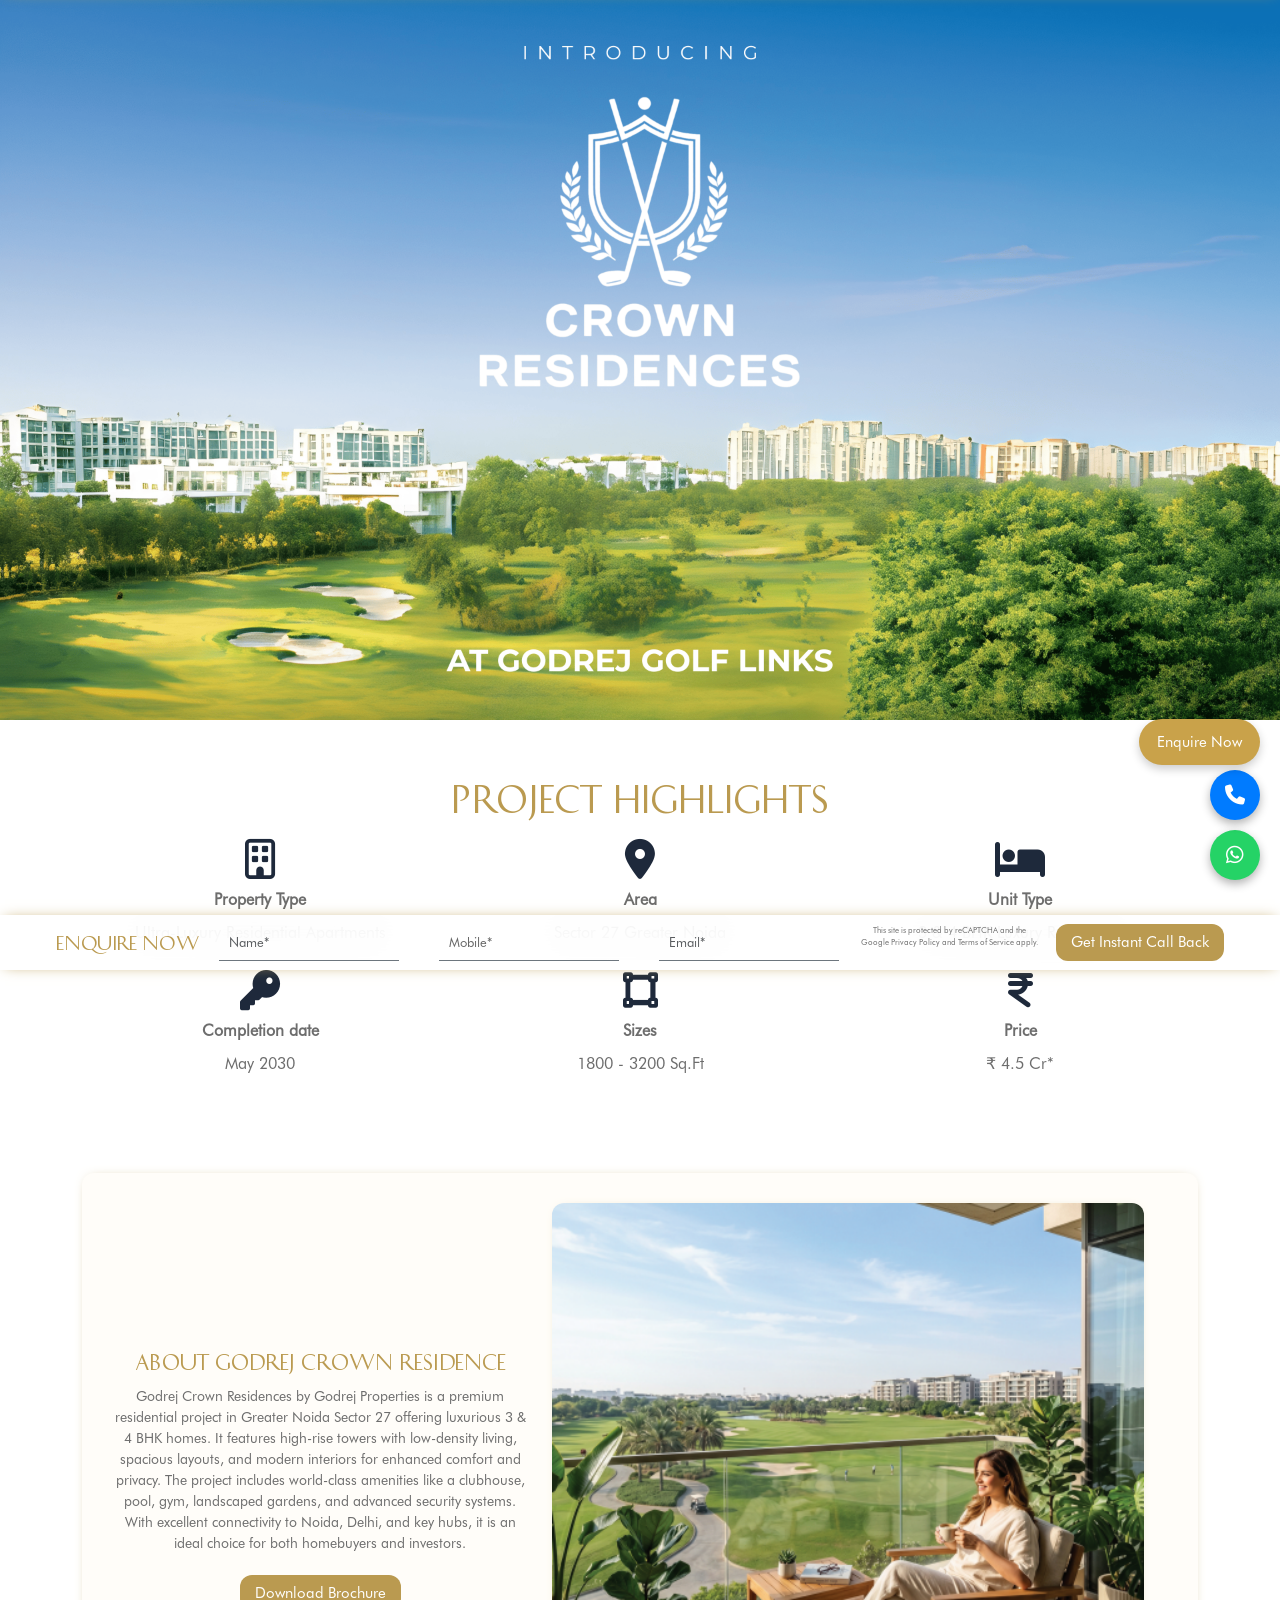
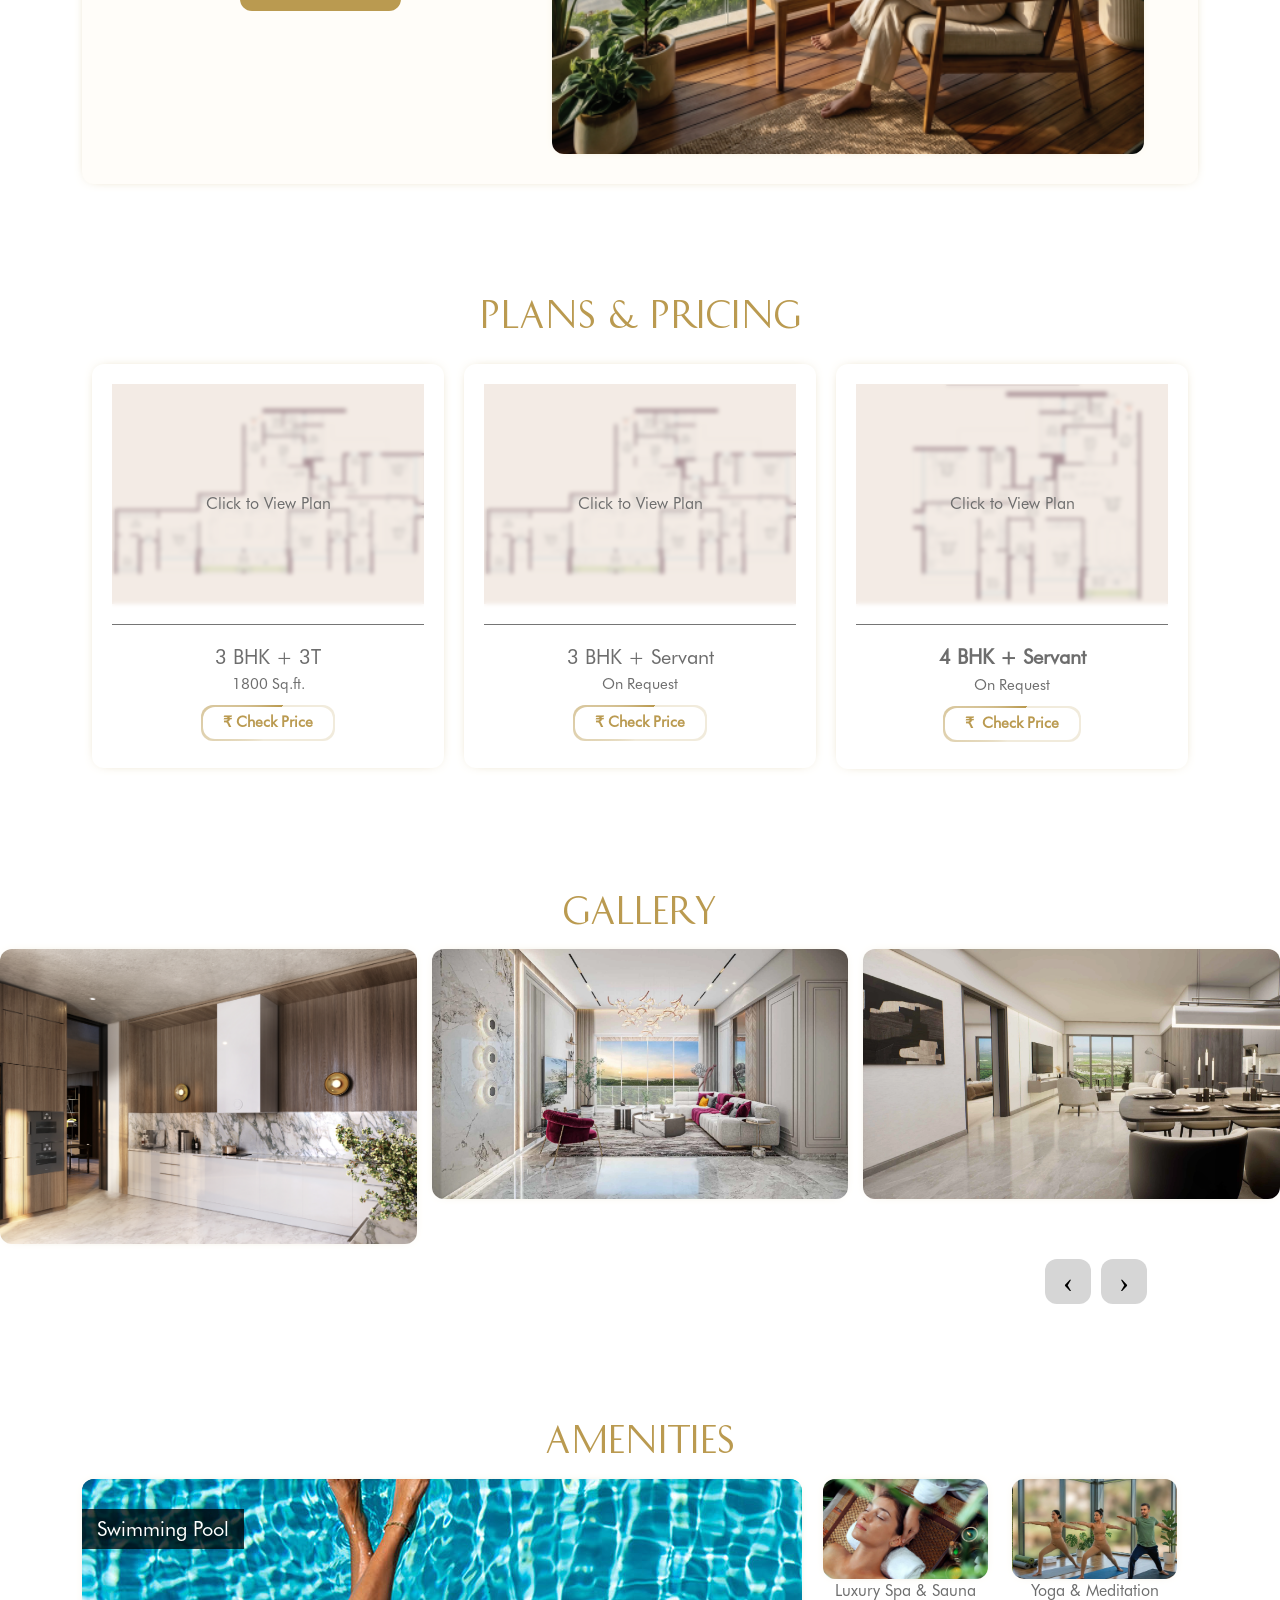
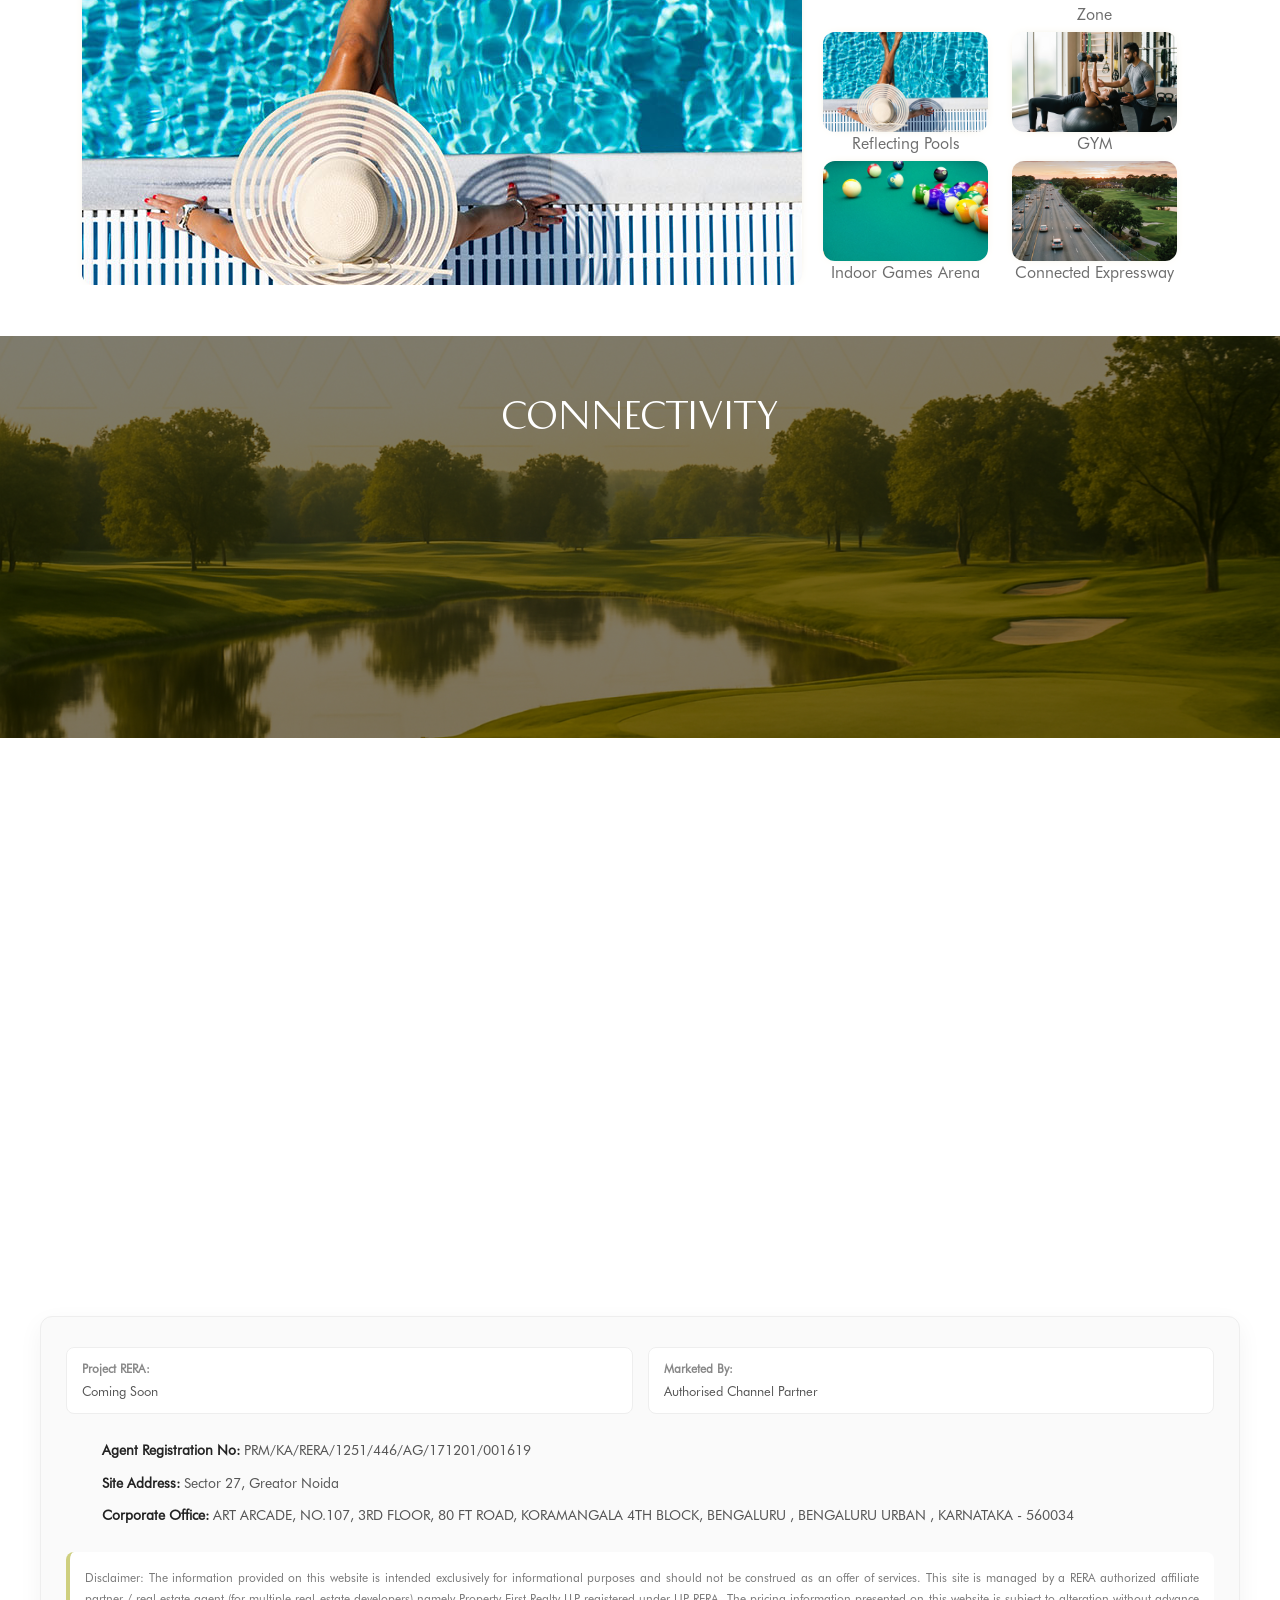
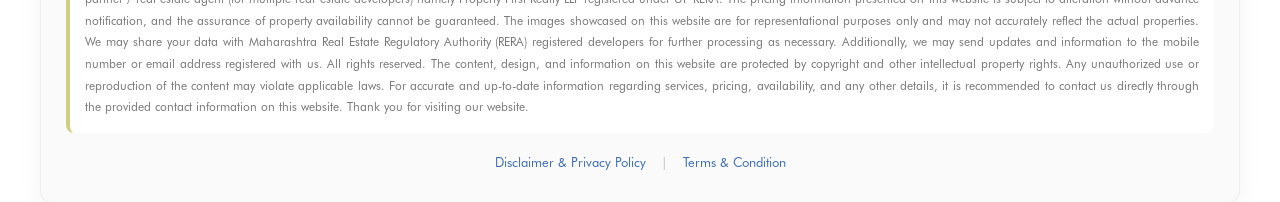
==== commit 2b3acf29: "done.." ====
--- a/index.html
+++ b/index.html
@@ -3751,6 +3751,15 @@
   background: #007bff;
 }
 
+@media (max-width: 768px) {
+  .whatsapp-btn,
+  .call-btn,
+  .enquire {
+    display: none !important;
+  }
+}
+
+
 </style>
  <div class="whatsapp">
   <a target="_blank" class="whatsapp-btn" href="https://wa.me/917899200300?text=Hi,%20I%20am%20interested%20in%20Godrej%20Crown%20Residences.%20Please%20share%20more%20details%20about%20pricing,%20availability,%20and%20site%20visit.">
@@ -4145,7 +4154,7 @@
 
 
 
-          href="https://api.whatsapp.com/send?phone=919741135300&text=Hi%2C%20I%20am%20Interested%20for%20Godrej%20Crown%20Residence.%20Please%20send%20Offer%20%26%20Price%20Information."
+          href="https://api.whatsapp.com/send?phone=917899200300&text=Hi%2C%20I%20am%20Interested%20for%20Godrej%20Crown%20Residence.%20Please%20send%20Offer%20%26%20Price%20Information."
 
 
 
